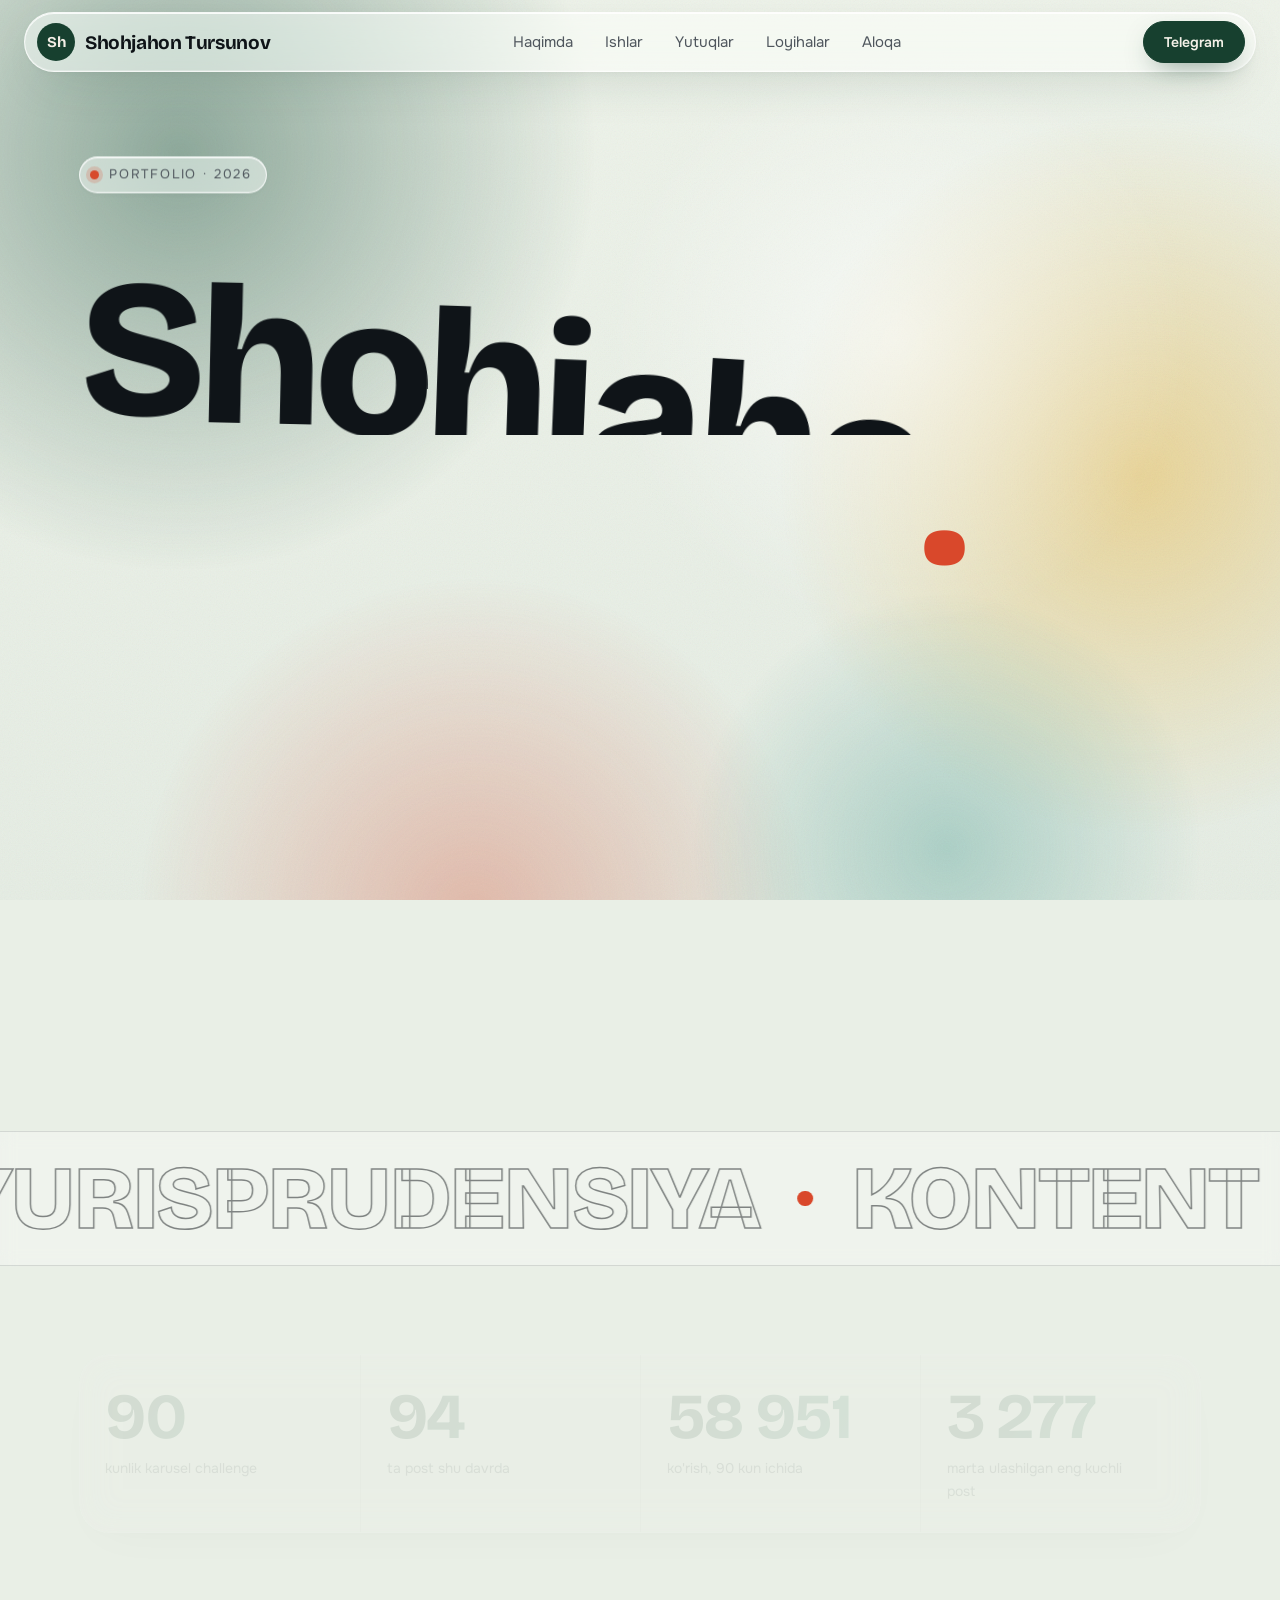
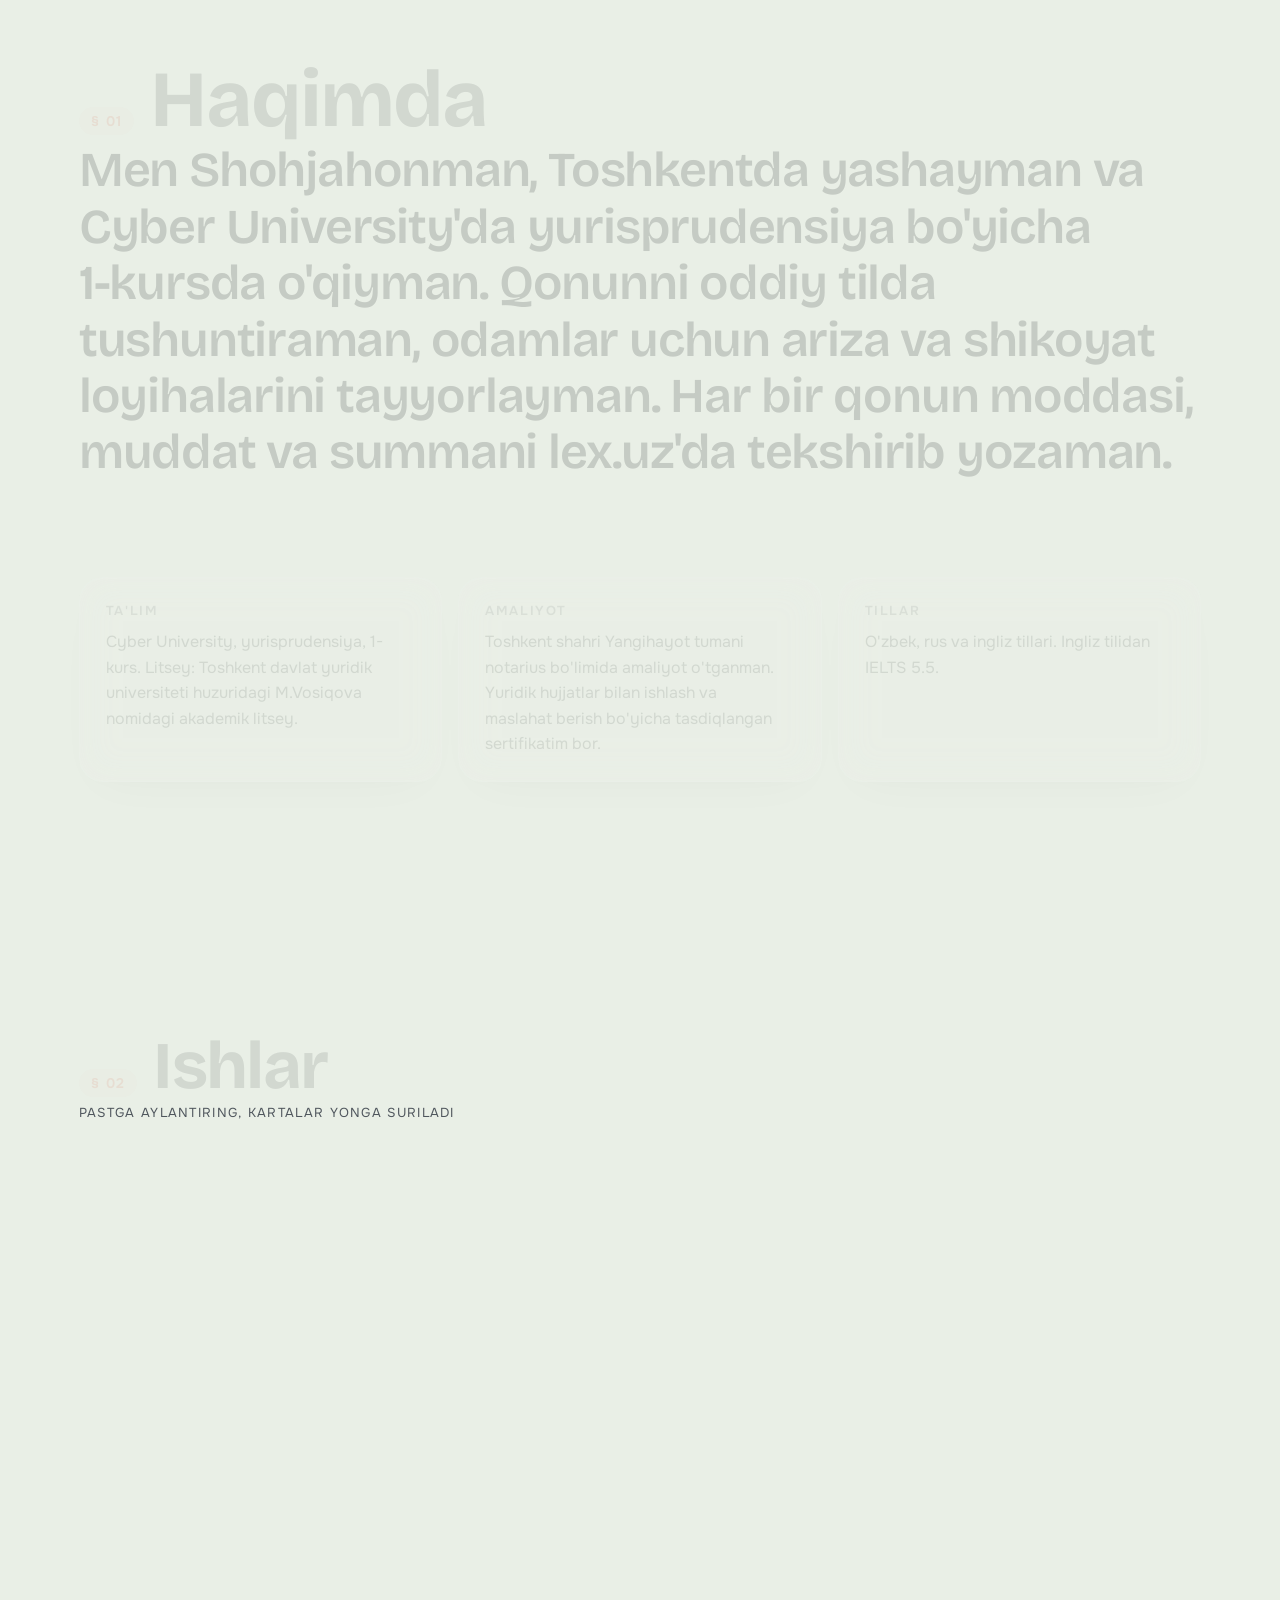
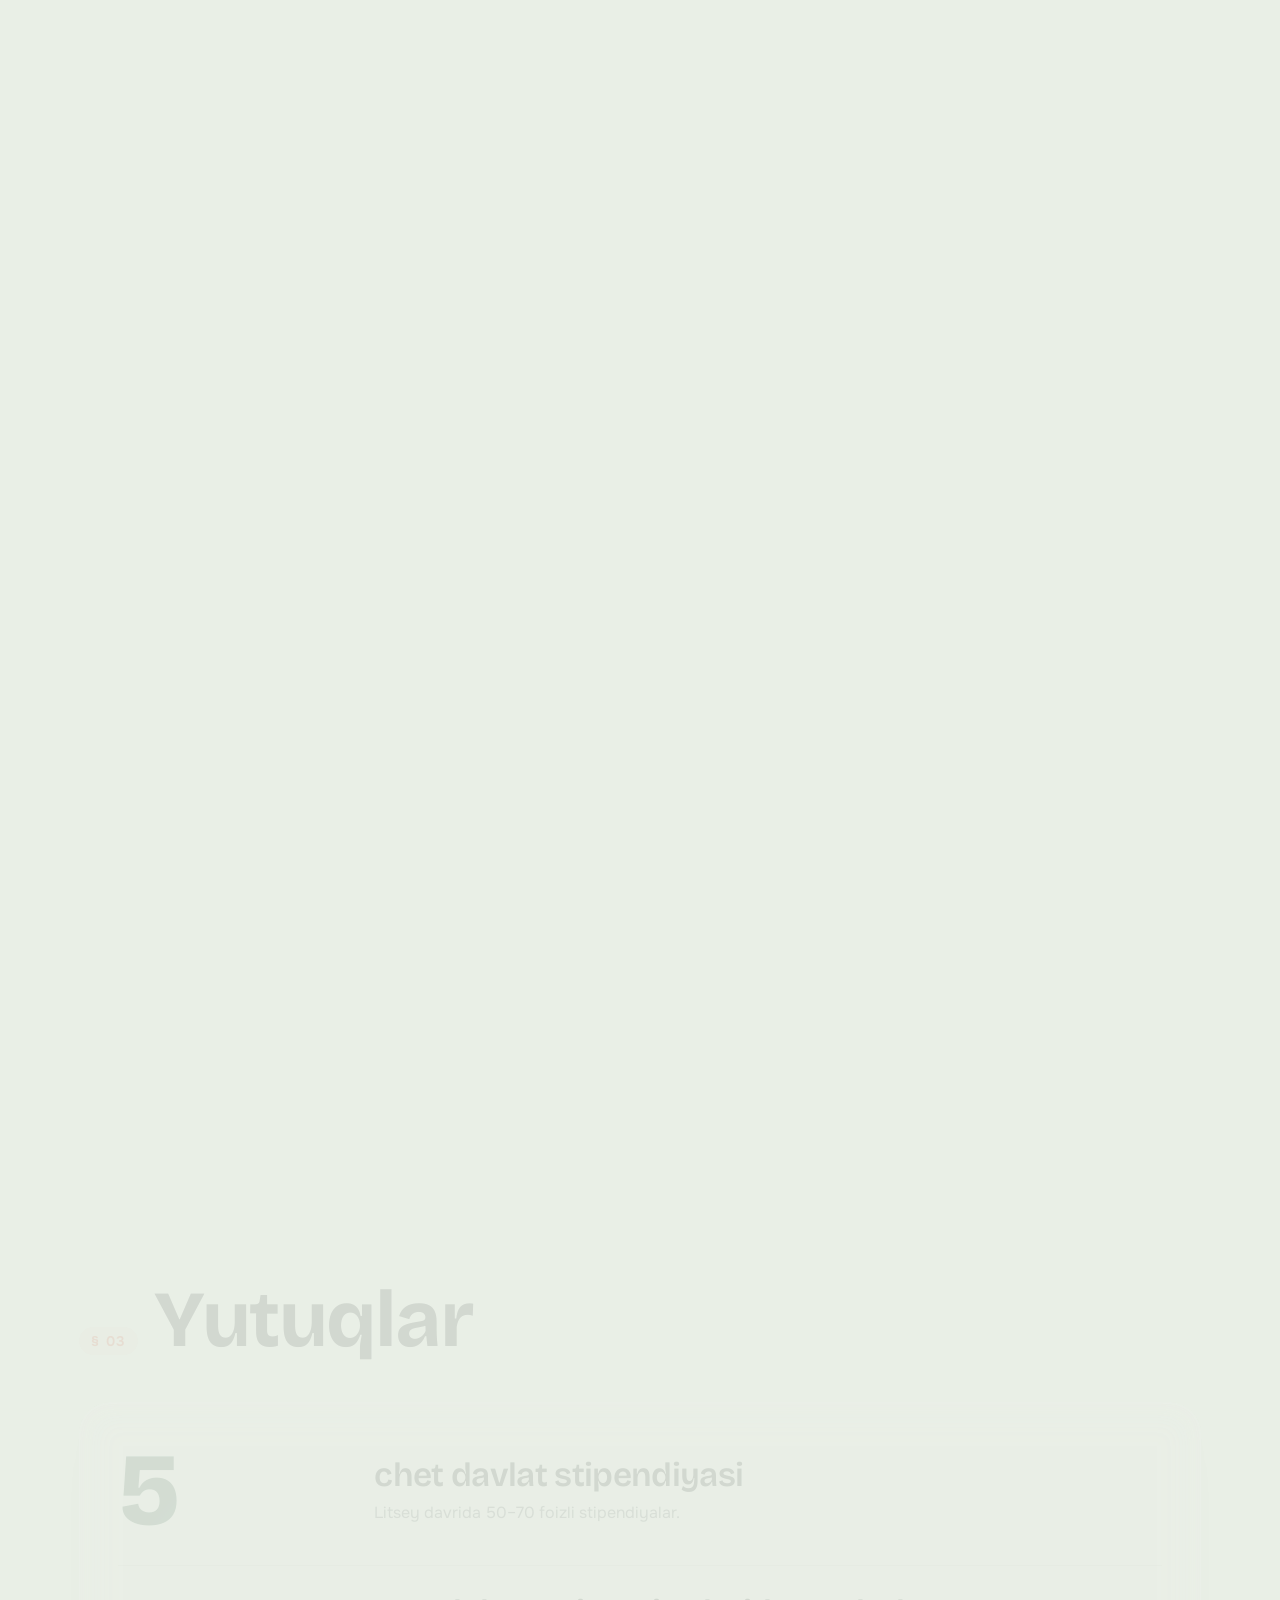
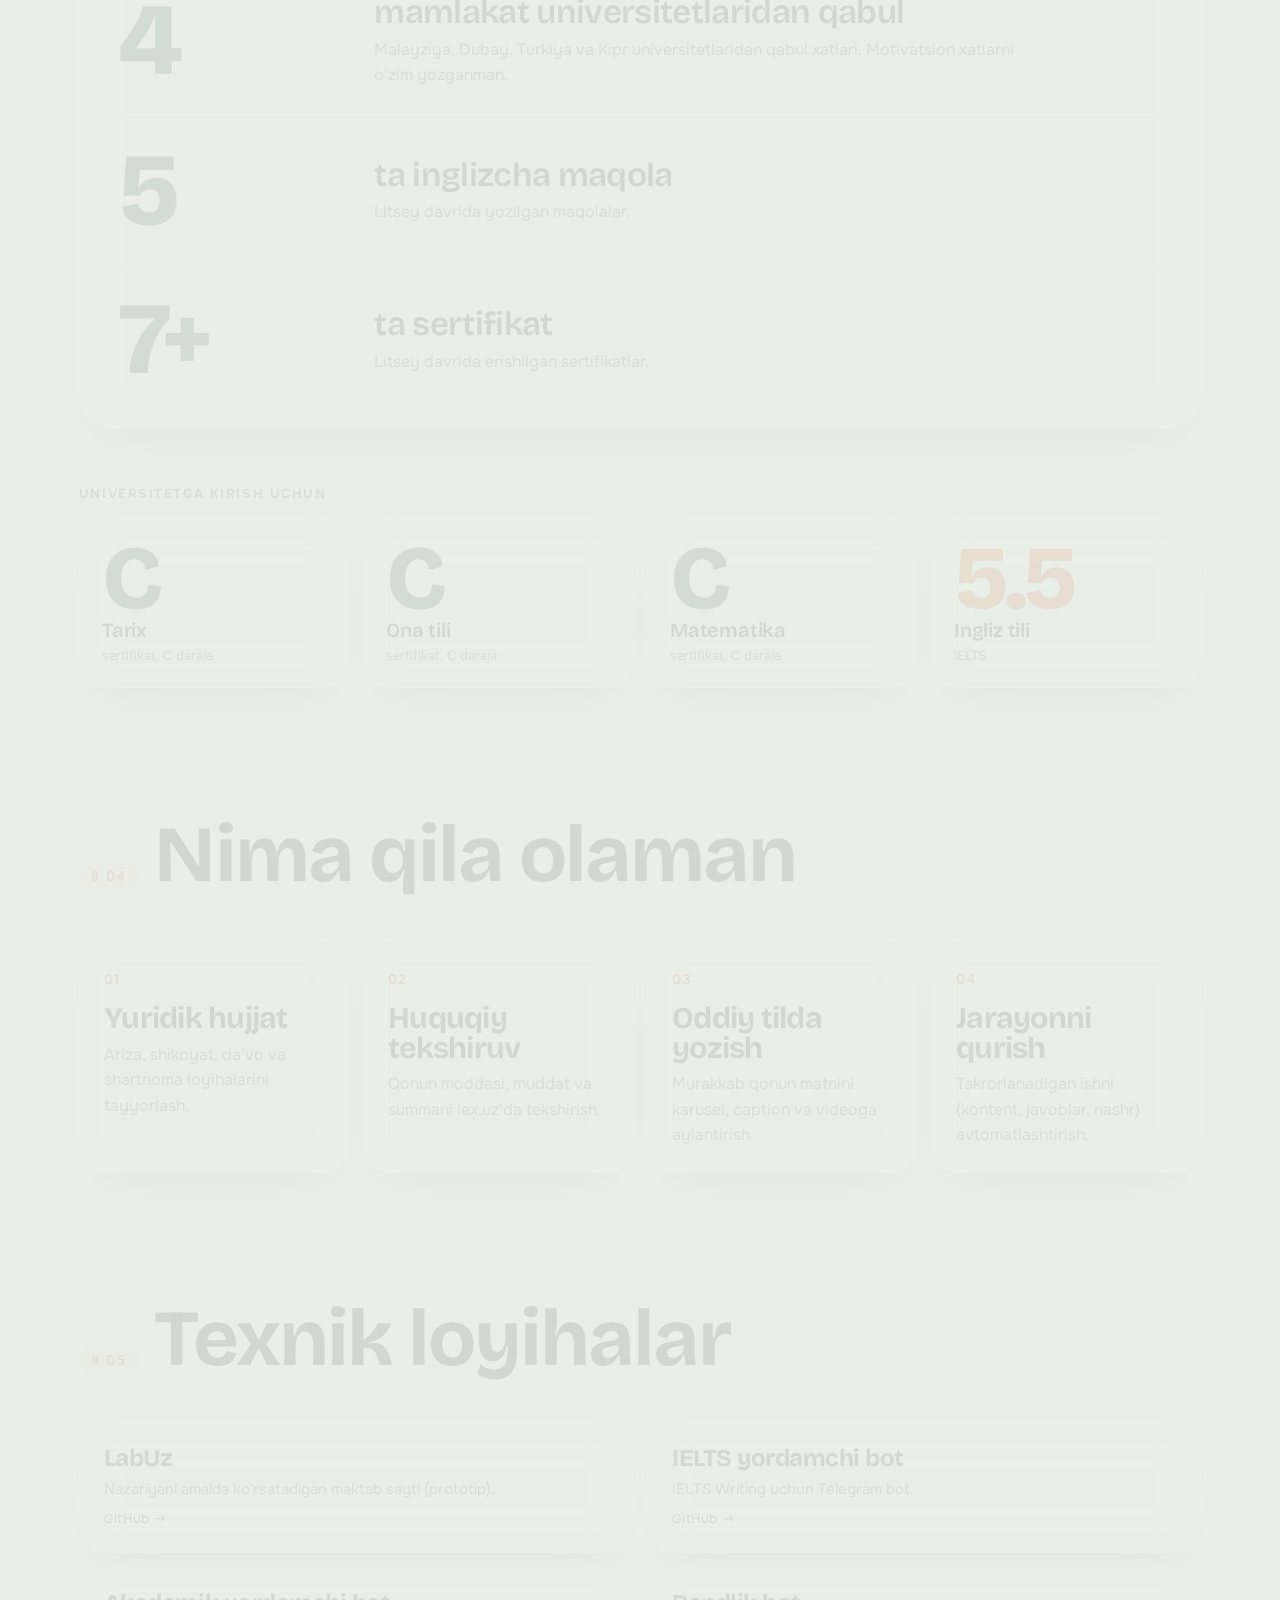
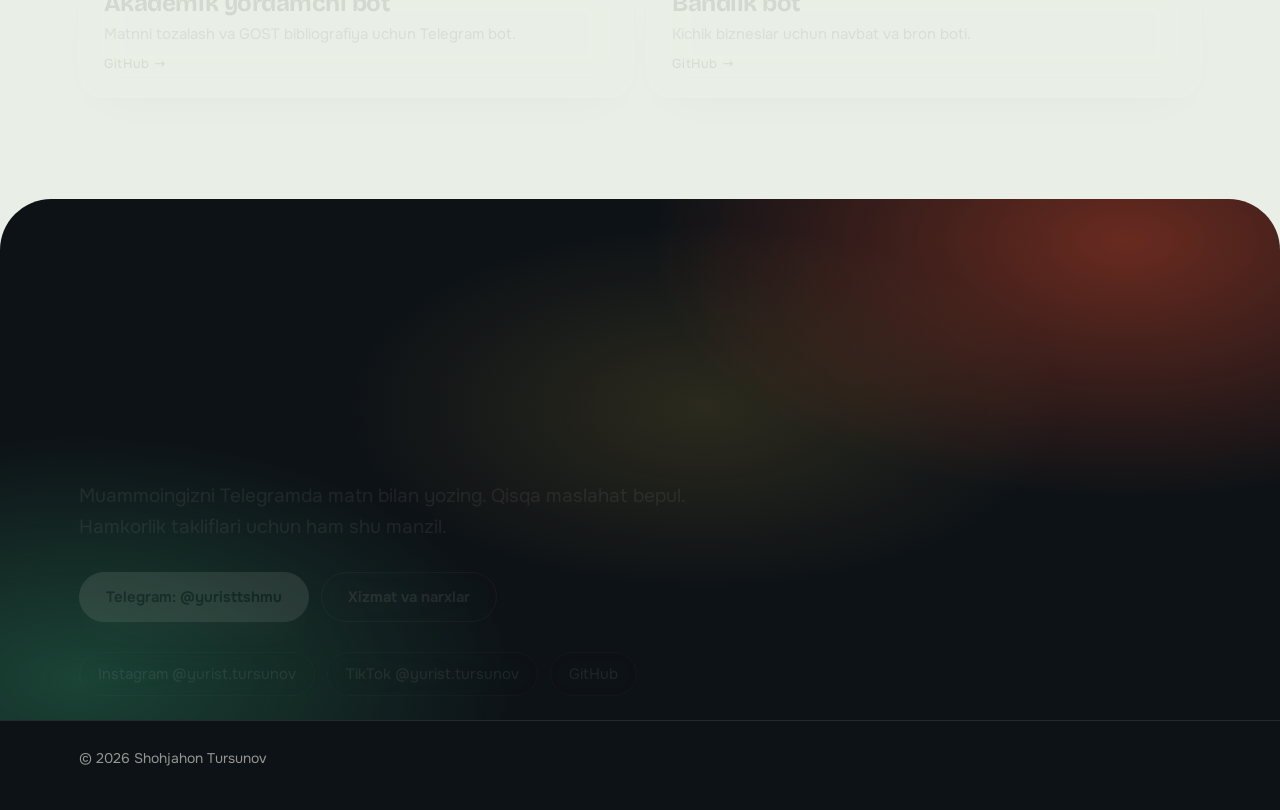
==== index.html @ dd2561ac "Portfolio: shisha dizayn, mustahkamlangan (GSAP va shriftlar ichida, CSP) Co-Authored-By: Claude Son" ====
<!DOCTYPE html>
<html lang="uz">
<head>
<meta charset="utf-8">
<meta http-equiv="Content-Security-Policy" content="default-src 'none'; script-src 'self'; style-src 'self'; img-src 'self' data:; font-src 'self'; connect-src 'none'; media-src 'none'; frame-src 'none'; worker-src 'none'; manifest-src 'none'; object-src 'none'; base-uri 'none'; form-action 'none'">
<meta name="referrer" content="no-referrer">
<meta name="viewport" content="width=device-width, initial-scale=1">
<meta name="color-scheme" content="light">
<meta name="theme-color" content="#e9efe6">
<meta name="description" content="Shohjahon Tursunov: yurisprudensiya talabasi, huquqiy kontent muallifi va hujjat loyihalari tayyorlovchi. Portfolio.">
<meta property="og:title" content="Shohjahon Tursunov – portfolio">
<meta property="og:description" content="Yurisprudensiya talabasi. Qonunni oddiy tilda tushuntiraman, hujjat loyihalarini tayyorlayman.">
<meta property="og:type" content="website">
<title>Shohjahon Tursunov – portfolio</title>
<link rel="icon" href="data:image/svg+xml,%3Csvg xmlns='http://www.w3.org/2000/svg' viewBox='0 0 64 64'%3E%3Crect width='64' height='64' rx='14' fill='%2317402f'/%3E%3Ctext x='32' y='43' text-anchor='middle' font-family='Georgia,serif' font-size='30' font-weight='700' fill='%23f2eee5'%3ESh%3C/text%3E%3C/svg%3E">
<link rel="stylesheet" href="assets/style.css">
</head>
<body>
<a class="skip" href="#asosiy">Asosiy mazmunga o'tish</a>
<div id="progress" aria-hidden="true"></div>
<div class="aurora" aria-hidden="true"><i class="blob b1"></i><i class="blob b2"></i><i class="blob b3"></i><i class="blob b4"></i></div>
<div class="grain" aria-hidden="true"></div>
<div class="ring" id="ring" aria-hidden="true"></div>

<header class="top">
  <div class="bar glass">
    <a class="logo" href="#" aria-label="Shohjahon Tursunov, bosh sahifa"><i aria-hidden="true">Sh</i><b translate="no">Shohjahon Tursunov</b></a>
    <nav class="menu" aria-label="Bo'limlar">
      <a href="#haqida">Haqimda</a>
      <a href="#ishlar">Ishlar</a>
      <a href="#yutuqlar">Yutuqlar</a>
      <a href="#loyihalar">Loyihalar</a>
      <a href="#aloqa">Aloqa</a>
    </nav>
    <a class="btn solid" href="https://t.me/yuristtshmu" data-mag rel="noopener noreferrer">Telegram</a>
  </div>
</header>

<main id="asosiy">
<section class="hero" aria-labelledby="h1">
  <div class="spot" id="spot" aria-hidden="true"></div>
  <div class="wrap">
    <p class="eyebrow glass">Portfolio · 2026</p>
    <h1 class="name" id="h1" aria-label="Shohjahon Tursunov."><span class="line" data-split>Shohjahon</span><span class="line"><span data-split-in>Tursunov</span><span class="dot">.</span></span></h1>
    <div class="hero-row">
      <div>
        <p class="role">Yurisprudensiya talabasi. <em>Qonunni oddiy tilda</em> tushuntiraman, hujjat loyihalarini tayyorlayman.</p>
        <p class="lead">Toshkentda yashayman, Cyber University'da o'qiyman. Instagramda huquqiy blog yuritaman va odamlarga ariza, shikoyat, da'vo hamda shartnoma loyihalarini tayyorlab beraman.</p>
        <div class="chips">
          <span class="chip glass">1-kurs, yurisprudensiya</span>
          <span class="chip glass">IELTS 5.5</span>
          <span class="chip glass">Notarius bo'limida amaliyot</span>
          <span class="chip glass">Sertifikat: yuridik hujjatlar va maslahat</span>
        </div>
        <div class="cta">
          <a class="btn solid" href="https://t.me/yuristtshmu" data-mag rel="noopener noreferrer">Telegramda yozish</a>
          <a class="btn ghost" href="#ishlar" data-mag>Ishlarimni ko'rish</a>
        </div>
      </div>
      <div class="deck" id="deck" aria-hidden="true">
        <div class="gcard glass g1" data-depth="14"><small>Ta'lim</small><h3>Cyber University</h3><p>Yurisprudensiya, 1-kurs</p></div>
        <div class="gcard glass g2" data-depth="26"><small>Ingliz tili</small><div class="big">5.5</div><small>IELTS</small></div>
        <div class="gcard glass g3" data-depth="40">
          <small>Median qamrov</small>
          <div class="big">98 <i>→</i> 275</div>
          <svg viewBox="0 0 160 56" preserveAspectRatio="none"><defs><linearGradient id="sg" x1="0" x2="1"><stop offset="0" stop-color="#38968c"/><stop offset="1" stop-color="#d9482b"/></linearGradient></defs><path id="spark" d="M8,35 L56,30.4 L104,16.6 L152,8" fill="none" stroke="url(#sg)" stroke-width="3" stroke-linecap="round" stroke-linejoin="round" pathLength="1" stroke-dasharray="1" stroke-dashoffset="0"/><circle id="sdot" cx="152" cy="8" r="4.5" fill="#d9482b"/></svg>
          <small class="sm6">iyul → oktabr</small>
        </div>
      </div>
    </div>
  </div>
</section>

<div class="marq" aria-hidden="true">
  <div class="marq-track" id="mtrack">
    <div class="mg"><span>Yurisprudensiya</span><i></i><span>Kontent</span><i></i><span>Hujjat</span><i></i><span>Maslahat</span><i></i></div>
    <div class="mg"><span>Yurisprudensiya</span><i></i><span>Kontent</span><i></i><span>Hujjat</span><i></i><span>Maslahat</span><i></i></div>
  </div>
</div>

<section class="stats" aria-label="Raqamlar">
  <div class="wrap">
    <div class="stats-card glass">
      <div class="stat"><strong class="num" data-count="90">90</strong><span>kunlik karusel challenge</span></div>
      <div class="stat"><strong class="num" data-count="94">94</strong><span>ta post shu davrda</span></div>
      <div class="stat"><strong class="num" data-count="58951">58&nbsp;951</strong><span>ko'rish, 90 kun ichida</span></div>
      <div class="stat"><strong class="num" data-count="3277">3&nbsp;277</strong><span>marta ulashilgan eng kuchli post</span></div>
    </div>
  </div>
</section>

<section class="sec" id="haqida" aria-labelledby="h-a">
  <div class="wrap">
    <div class="sec-h"><span class="par">§ 01</span><h2 id="h-a">Haqimda</h2></div>
    <p class="about" id="about">Men Shohjahonman, Toshkentda yashayman va Cyber University'da yurisprudensiya bo'yicha 1-kursda o'qiyman. Qonunni oddiy tilda tushuntiraman, odamlar uchun ariza va shikoyat loyihalarini tayyorlayman. Har bir qonun moddasi, muddat va summani lex.uz'da tekshirib yozaman.</p>
    <div class="about-meta">
      <div class="glass shine"><h3>Ta'lim</h3><p>Cyber University, yurisprudensiya, 1-kurs. Litsey: Toshkent davlat yuridik universiteti huzuridagi M.Vosiqova nomidagi akademik litsey.</p></div>
      <div class="glass shine"><h3>Amaliyot</h3><p>Toshkent shahri Yangihayot tumani notarius bo'limida amaliyot o'tganman. Yuridik hujjatlar bilan ishlash va maslahat berish bo'yicha tasdiqlangan sertifikatim bor.</p></div>
      <div class="glass shine"><h3>Tillar</h3><p>O'zbek, rus va ingliz tillari. Ingliz tilidan IELTS 5.5.</p></div>
    </div>
  </div>
</section>

<section class="works" id="ishlar" aria-labelledby="h-i">
  <div class="works-in" id="worksIn">
    <div class="wrap">
      <div class="sec-h"><span class="par">§ 02</span><h2 id="h-i">Ishlar</h2></div>
      <p class="hint" aria-hidden="true">Pastga aylantiring, kartalar yonga suriladi</p>
    </div>
    <div class="hs" id="hs">
      <div class="hs-track" id="hsTrack">
        <article class="work glass shine" data-tilt>
          <span class="idx" aria-hidden="true">01</span>
          <div><div class="tag"><span>Instagram</span><b>@yurist.tursunov</b></div><h3>Huquqiy blog</h3><p>Mehnat, oila va iste'molchi huquqlari oddiy tilda. 90 kunda 94 ta post.</p></div>
          <div class="metric num">58&nbsp;951<small>ko'rish, 90 kun ichida</small></div>
          <a class="go" href="https://www.instagram.com/yurist.tursunov/" rel="noopener noreferrer">Instagramda ochish</a>
        </article>
        <article class="work glass shine" data-tilt>
          <span class="idx" aria-hidden="true">02</span>
          <div><div class="tag"><span>Eng kuchli post</span><b>17-sentabr</b></div><h3>“Ishdan ketdingiz – pulni o'sha kuni olasiz”</h3><p>Bitta karusel 479 ta yangi obuna olib keldi. Mehnat huquqi mavzusi eng ko'p ulashiladigan yo'nalish bo'ldi.</p></div>
          <div class="metric num">3&nbsp;277<small>marta ulashildi</small></div>
          <span class="src">Manba: Instagram Insights</span>
        </article>
        <article class="work glass shine" data-tilt>
          <span class="idx" aria-hidden="true">03</span>
          <div><div class="tag"><span>Xizmat</span><b>Telegram</b></div><h3>Hujjat loyihalari</h3><p>Ariza, shikoyat, da'vo va shartnoma loyihalari. Narx oldindan ma'lum, qisqa maslahat matnda bepul.</p></div>
          <div class="metric">Bepul<small>qisqa maslahat, matnda</small></div>
          <a class="go" href="https://yuristtursunov.github.io/yurist-shohjahon/" rel="noopener noreferrer">Xizmat sahifasi</a>
        </article>
        <article class="work glass shine" data-tilt>
          <span class="idx" aria-hidden="true">04</span>
          <div><div class="tag"><span>Avtomatlashtirish</span><b>Kunlik karusel</b></div><h3>Karusel tizimi</h3><p>Mavzu, qonun tekshiruvi, dizayn va nashr bitta tizimda. Karusellar belgilangan vaqtda o'zi chiqadi.</p></div>
          <div class="metric num">60<small>kunlik reja</small></div>
          <span class="src">GitHub Actions asosida</span>
        </article>
        <article class="work glass shine" data-tilt>
          <span class="idx" aria-hidden="true">05</span>
          <div><div class="tag"><span>TikTok</span><b>@yurist.tursunov</b></div><h3>Qisqa videolar</h3><p>Qonunni qisqa videolarda tushuntirish uchun ochilgan yangi profil.</p></div>
          <div class="metric">Yangi<small>2026-yil noyabrdan</small></div>
          <a class="go" href="https://www.tiktok.com/@yurist.tursunov" rel="noopener noreferrer">TikTokda ochish</a>
        </article>
      </div>
    </div>
  </div>
</section>

<section class="sec" id="yutuqlar" aria-labelledby="h-y">
  <div class="wrap">
    <div class="sec-h"><span class="par">§ 03</span><h2 id="h-y">Yutuqlar</h2></div>
    <div class="panel glass">
      <div class="row"><div class="big num" data-count="5">5</div><div><h3>chet davlat stipendiyasi</h3><p>Litsey davrida 50–70 foizli stipendiyalar.</p></div></div>
      <div class="row"><div class="big num" data-count="4">4</div><div><h3>mamlakat universitetlaridan qabul</h3><p>Malayziya, Dubay, Turkiya va Kipr universitetlaridan qabul xatlari. Motivatsion xatlarni o'zim yozganman.</p></div></div>
      <div class="row"><div class="big num" data-count="5">5</div><div><h3>ta inglizcha maqola</h3><p>Litsey davrida yozilgan maqolalar.</p></div></div>
      <div class="row"><div class="big num" data-count="7" data-suffix="+">7+</div><div><h3>ta sertifikat</h3><p>Litsey davrida erishilgan sertifikatlar.</p></div></div>
    </div>
    <h3 class="sub">Universitetga kirish uchun</h3>
    <div class="tiles">
      <div class="tile glass shine" data-tilt><div class="gr">C</div><div><h3>Tarix</h3><span>sertifikat, C daraja</span></div></div>
      <div class="tile glass shine" data-tilt><div class="gr">C</div><div><h3>Ona tili</h3><span>sertifikat, C daraja</span></div></div>
      <div class="tile glass shine" data-tilt><div class="gr">C</div><div><h3>Matematika</h3><span>sertifikat, C daraja</span></div></div>
      <div class="tile glass shine ielts" data-tilt><div class="gr">5.5</div><div><h3>Ingliz tili</h3><span>IELTS</span></div></div>
    </div>
  </div>
</section>

<section class="sec" id="korsatma" aria-labelledby="h-k">
  <div class="wrap">
    <div class="sec-h"><span class="par">§ 04</span><h2 id="h-k">Nima qila olaman</h2></div>
    <div class="skills">
      <div class="skill glass shine" data-tilt><span class="n">01</span><h3>Yuridik hujjat</h3><p>Ariza, shikoyat, da'vo va shartnoma loyihalarini tayyorlash.</p></div>
      <div class="skill glass shine" data-tilt><span class="n">02</span><h3>Huquqiy tekshiruv</h3><p>Qonun moddasi, muddat va summani lex.uz'da tekshirish.</p></div>
      <div class="skill glass shine" data-tilt><span class="n">03</span><h3>Oddiy tilda yozish</h3><p>Murakkab qonun matnini karusel, caption va videoga aylantirish.</p></div>
      <div class="skill glass shine" data-tilt><span class="n">04</span><h3>Jarayonni qurish</h3><p>Takrorlanadigan ishni (kontent, javoblar, nashr) avtomatlashtirish.</p></div>
    </div>
  </div>
</section>

<section class="sec" id="loyihalar" aria-labelledby="h-l">
  <div class="wrap">
    <div class="sec-h"><span class="par">§ 05</span><h2 id="h-l">Texnik loyihalar</h2></div>
    <div class="tech">
      <a class="glass shine" href="https://github.com/YURISTTURSUNOV/labuz" rel="noopener noreferrer"><b>LabUz</b><span>Nazariyani amalda ko'rsatadigan maktab sayti (prototip).</span><em>GitHub →</em></a>
      <a class="glass shine" href="https://github.com/YURISTTURSUNOV/ielts-yordamchi-bot" rel="noopener noreferrer"><b>IELTS yordamchi bot</b><span>IELTS Writing uchun Telegram bot.</span><em>GitHub →</em></a>
      <a class="glass shine" href="https://github.com/YURISTTURSUNOV/akademik-yordamchi-bot" rel="noopener noreferrer"><b>Akademik yordamchi bot</b><span>Matnni tozalash va GOST bibliografiya uchun Telegram bot.</span><em>GitHub →</em></a>
      <a class="glass shine" href="https://github.com/YURISTTURSUNOV/bandlik-bot" rel="noopener noreferrer"><b>Bandlik bot</b><span>Kichik bizneslar uchun navbat va bron boti.</span><em>GitHub →</em></a>
    </div>
  </div>
</section>

<section class="contact" id="aloqa" aria-labelledby="h-c">
  <div class="wrap">
    <h2 id="h-c"><span class="w"><span>Keling,</span></span> <span class="w"><span>gaplashamiz<em>.</em></span></span></h2>
    <p class="lead">Muammoingizni Telegramda matn bilan yozing. Qisqa maslahat bepul. Hamkorlik takliflari uchun ham shu manzil.</p>
    <div class="cta">
      <a class="btn solid" href="https://t.me/yuristtshmu" data-mag rel="noopener noreferrer">Telegram: @yuristtshmu</a>
      <a class="btn ghost" href="https://yuristtursunov.github.io/yurist-shohjahon/" data-mag rel="noopener noreferrer">Xizmat va narxlar</a>
    </div>
    <div class="socials">
      <a href="https://www.instagram.com/yurist.tursunov/" rel="noopener noreferrer">Instagram @yurist.tursunov</a>
      <a href="https://www.tiktok.com/@yurist.tursunov" rel="noopener noreferrer">TikTok @yurist.tursunov</a>
      <a href="https://github.com/YURISTTURSUNOV" rel="noopener noreferrer">GitHub</a>
    </div>
  </div>
</section>
</main>

<footer>
  <div class="wrap">© 2026 <span translate="no">Shohjahon Tursunov</span></div>
</footer>

<script src="assets/gsap.min.js"></script>
<script src="assets/ScrollTrigger.min.js"></script>
<script src="assets/app.js"></script>
</body>
</html>
---- assets/style.css ----
@font-face{font-family:'Bricolage Grotesque';font-style:normal;font-weight:200 800;font-display:swap;src:url(fonts/bricolage-grotesque-latin-wght-normal.woff2) format('woff2')}
@font-face{font-family:'Onest';font-style:normal;font-weight:400;font-display:swap;src:url(fonts/onest-latin-400-normal.woff2) format('woff2')}
@font-face{font-family:'Onest';font-style:normal;font-weight:500;font-display:swap;src:url(fonts/onest-latin-500-normal.woff2) format('woff2')}
@font-face{font-family:'Onest';font-style:normal;font-weight:600;font-display:swap;src:url(fonts/onest-latin-600-normal.woff2) format('woff2')}

/* Reja: sahifa "ish papkasi" (§ 01–§ 05). Vizual til: yorug' fon ustida harakatlanuvchi gradient (aurora) va shaffof shisha panellar.
   Bitta jasur joy: ism va gorizontal "Ishlar". Qolgani sokin va o'qiladigan. */
:root{
  --bg:#e9efe6; --ink:#0f1418; --muted:#4f565d;
  --green:#17402f; --green-2:#1f5440; --red:#d9482b; --gold:#e8b94a;
  --glass:rgba(255,255,255,.50); --glass-hi:rgba(255,255,255,.72); --glass-bd:rgba(255,255,255,.75);
  --line:rgba(15,20,24,.12);
  --shadow:0 18px 50px -22px rgba(23,64,47,.35),0 2px 10px -4px rgba(15,20,24,.10);
  --display:'Bricolage Grotesque','Arial Black',system-ui,sans-serif;
  --body:'Onest',system-ui,-apple-system,'Segoe UI',Roboto,sans-serif;
  --gut:clamp(18px,4.6vw,64px); --max:1240px; --head:84px; --blur:18px;
  color-scheme:light;
}
*{box-sizing:border-box;margin:0;padding:0}
html{scroll-behavior:smooth;scroll-padding-top:calc(var(--head) + 4px);-webkit-text-size-adjust:100%}
body{background:var(--bg);color:var(--ink);font-family:var(--body);font-size:17px;line-height:1.6;overflow-x:clip;touch-action:manipulation;-webkit-tap-highlight-color:rgba(23,64,47,.18)}
h1,h2,h3{font-family:var(--display);font-weight:700;line-height:.98;letter-spacing:-.025em;text-wrap:balance}
p{text-wrap:pretty}
a{color:inherit}
:focus-visible{outline:2px solid var(--green);outline-offset:3px;border-radius:6px}
.wrap{max-width:var(--max);margin:0 auto;padding:0 var(--gut)}
.sr{position:absolute;width:1px;height:1px;overflow:hidden;clip:rect(0 0 0 0);white-space:nowrap}
.skip{position:absolute;left:12px;top:-70px;background:var(--green);color:#fff;padding:10px 14px;border-radius:8px;font-weight:600;z-index:200;text-decoration:none}
.skip:focus{top:12px}
.num{font-variant-numeric:tabular-nums}
main,footer{position:relative;z-index:2}

/* ===== fon: aurora + donador ===== */
.aurora{position:fixed;inset:0;z-index:0;overflow:hidden;pointer-events:none;background:linear-gradient(180deg,#eef3ea,#e6ede4)}
.blob{position:absolute;border-radius:50%;will-change:transform}
.b1{width:72vmax;height:72vmax;left:-22vmax;top:-24vmax;background:radial-gradient(circle at 50% 50%,rgba(31,84,64,.46),rgba(31,84,64,0) 64%)}
.b2{width:62vmax;height:62vmax;right:-20vmax;top:6vmax;background:radial-gradient(circle at 50% 50%,rgba(232,185,74,.50),rgba(232,185,74,0) 64%)}
.b3{width:58vmax;height:58vmax;left:8vmax;bottom:-30vmax;background:radial-gradient(circle at 50% 50%,rgba(217,72,43,.30),rgba(217,72,43,0) 64%)}
.b4{width:44vmax;height:44vmax;right:4vmax;bottom:-18vmax;background:radial-gradient(circle at 50% 50%,rgba(56,150,140,.32),rgba(56,150,140,0) 64%)}
.grain{position:fixed;inset:0;z-index:1;pointer-events:none;opacity:.07;mix-blend-mode:multiply;background-image:url("data:image/svg+xml,%3Csvg xmlns='http://www.w3.org/2000/svg' width='180' height='180'%3E%3Cfilter id='n'%3E%3CfeTurbulence type='fractalNoise' baseFrequency='.85' numOctaves='2' stitchTiles='stitch'/%3E%3C/filter%3E%3Crect width='100%25' height='100%25' filter='url(%23n)'/%3E%3C/svg%3E")}

/* ===== shisha ===== */
.glass{position:relative;background:var(--glass);-webkit-backdrop-filter:blur(var(--blur)) saturate(1.5);backdrop-filter:blur(var(--blur)) saturate(1.5);border:1px solid var(--glass-bd);box-shadow:var(--shadow),inset 0 1px 0 rgba(255,255,255,.85),inset 0 -1px 0 rgba(255,255,255,.25)}
.shine::after{content:"";position:absolute;inset:0;border-radius:inherit;pointer-events:none;background:radial-gradient(300px circle at var(--sx,50%) var(--sy,0%),rgba(255,255,255,.7),rgba(255,255,255,0) 62%);opacity:0;transition:opacity .35s}
.shine:hover::after{opacity:1}
@supports not ((backdrop-filter:blur(1px)) or (-webkit-backdrop-filter:blur(1px))){.glass{background:rgba(250,252,248,.94)}}
@media (prefers-reduced-transparency:reduce){.glass{background:rgba(250,252,248,.96);-webkit-backdrop-filter:none;backdrop-filter:none}.grain{display:none}}
@media (max-width:700px){:root{--blur:12px}}

#progress{position:fixed;left:0;top:0;height:3px;width:100%;background:linear-gradient(90deg,var(--green),var(--red),var(--gold));transform:scaleX(0);transform-origin:0 50%;z-index:90}

/* kursor halqasi (faqat sichqonchada) */
.ring{position:fixed;left:0;top:0;width:38px;height:38px;margin:-19px 0 0 -19px;border:1.5px solid rgba(23,64,47,.55);border-radius:50%;pointer-events:none;z-index:95;opacity:0;transition:opacity .3s,background-color .25s,border-color .25s}
.ring.on{opacity:1}
.ring.hot{background:rgba(217,72,43,.14);border-color:var(--red)}

/* ===== header: suzuvchi shisha tabletka ===== */
header.top{position:fixed;top:12px;left:0;right:0;z-index:80;pointer-events:none;padding:0 clamp(10px,2vw,24px)}
.bar{pointer-events:auto;max-width:var(--max);margin:0 auto;height:60px;padding:0 10px 0 12px;display:flex;align-items:center;justify-content:space-between;gap:16px;border-radius:999px}
.logo{display:flex;align-items:center;gap:10px;text-decoration:none;font:700 19px/1 var(--display);letter-spacing:-.02em;white-space:nowrap}
.logo i{display:grid;place-items:center;width:38px;height:38px;border-radius:50%;background:var(--green);color:#f2eee5;font:700 15px/1 var(--display);font-style:normal;letter-spacing:0}
nav.menu{display:flex;gap:4px;font-size:15px}
nav.menu a{text-decoration:none;color:var(--muted);padding:8px 14px;border-radius:999px;transition:color .2s,background-color .25s}
nav.menu a:hover{color:var(--ink);background:rgba(255,255,255,.65)}
.btn{display:inline-flex;align-items:center;justify-content:center;gap:8px;min-height:50px;padding:0 26px;border-radius:999px;font:600 15px/1 var(--body);text-decoration:none;border:1.5px solid var(--green);cursor:pointer;transition:background-color .2s,color .2s,border-color .2s,box-shadow .3s}
.btn.solid{background:var(--green);color:#f4f1e8;box-shadow:0 10px 28px -12px rgba(23,64,47,.7)}
.btn.solid:hover{background:var(--green-2);border-color:var(--green-2);box-shadow:0 14px 34px -12px rgba(23,64,47,.8)}
.btn.ghost{background:rgba(255,255,255,.4);color:var(--ink);border-color:rgba(15,20,24,.55);-webkit-backdrop-filter:blur(10px);backdrop-filter:blur(10px)}
.btn.ghost:hover{background:var(--ink);color:#fff;border-color:var(--ink)}
.bar .btn{min-height:42px;padding:0 20px;font-size:14px;white-space:nowrap}
@media (max-width:820px){nav.menu{display:none}}
@media (max-width:430px){.logo b{display:none}}

/* ===== hero ===== */
.hero{position:relative;padding:calc(var(--head) + clamp(28px,6vw,72px)) 0 clamp(40px,6vw,80px)}
.spot{position:absolute;inset:0;pointer-events:none;background:radial-gradient(480px circle at var(--mx,70%) var(--my,30%),rgba(255,255,255,.55),rgba(255,255,255,0) 62%);opacity:0;transition:opacity .4s}
.eyebrow{display:inline-flex;gap:10px;align-items:center;font-size:13px;letter-spacing:.14em;text-transform:uppercase;color:var(--muted);margin-bottom:clamp(16px,3vw,28px);padding:7px 14px 7px 10px;border-radius:999px}
.eyebrow::before{content:"";width:9px;height:9px;border-radius:50%;background:var(--red);box-shadow:0 0 0 4px rgba(217,72,43,.2)}
.name{font-size:clamp(54px,15.2vw,204px);line-height:.9;letter-spacing:-.045em;font-weight:800}
.name .line{display:block;overflow:clip;padding:.04em .04em .16em 0;margin-bottom:-.16em;will-change:transform}
.name .ch{display:inline-block}
.name .dot{color:var(--red)}
.hero-row{display:grid;grid-template-columns:1.2fr .8fr;gap:clamp(24px,5vw,72px);align-items:center;margin-top:clamp(28px,4vw,52px)}
.role{font:600 clamp(22px,3vw,34px)/1.12 var(--display);letter-spacing:-.02em;max-width:19em}
.role em{font-style:normal;color:var(--green)}
.lead{max-width:36em;margin-top:18px;color:var(--muted);font-size:clamp(16px,1.5vw,19px)}
.chips{display:flex;flex-wrap:wrap;gap:10px;margin-top:22px}
.chip{border-radius:999px;padding:8px 15px;font-size:14px;--blur:10px}
.cta{display:flex;flex-wrap:wrap;gap:12px;margin-top:30px}

/* hero shisha kartalar */
.deck{position:relative;height:clamp(300px,31vw,390px);perspective:1000px}
.gcard{position:absolute;border-radius:26px;padding:20px 22px}
.gcard small{display:block;font-size:12px;letter-spacing:.12em;text-transform:uppercase;color:var(--muted)}
.gcard h3{font-size:clamp(22px,2.2vw,30px);margin-top:6px}
.g1{width:min(300px,72%);right:0;top:0;transform:rotate(5deg)}
.g1 p{font-size:15px;color:var(--muted);margin-top:8px}
.g2{width:min(172px,42%);left:0;top:30%;transform:rotate(-6deg);background:linear-gradient(150deg,rgba(23,64,47,.86),rgba(31,84,64,.72));color:#f4f1e8;border-color:rgba(255,255,255,.28)}
.g2 small{color:rgba(244,241,232,.75)}
.g2 .big{font:800 clamp(56px,6vw,84px)/.9 var(--display);letter-spacing:-.05em;margin-top:6px}
.g3{width:min(262px,62%);right:0;bottom:0;transform:rotate(-2deg)}
.g3 .big{font:800 clamp(34px,3.6vw,48px)/1 var(--display);letter-spacing:-.04em;margin-top:4px;color:var(--green)}
.g3 .big i{font-style:normal;color:var(--red)}
.g3 svg{display:block;width:100%;height:48px;margin-top:8px;overflow:visible}
@media (max-width:900px){.hero-row{grid-template-columns:1fr}.deck{display:none}}

/* marquee */
.marq{overflow:clip;padding:clamp(10px,2vw,22px) 0;border-block:1px solid var(--line);background:rgba(255,255,255,.28);-webkit-backdrop-filter:blur(8px);backdrop-filter:blur(8px)}
.marq-track{display:flex;width:max-content;will-change:transform}
.mg{display:flex;flex:none;align-items:center;gap:clamp(22px,3vw,44px);padding-right:clamp(22px,3vw,44px);font:800 clamp(40px,7vw,104px)/1 var(--display);letter-spacing:-.035em;text-transform:uppercase;white-space:nowrap;color:transparent;-webkit-text-stroke:1.5px rgba(15,20,24,.5)}
.mg i{display:block;width:clamp(10px,1.2vw,16px);height:clamp(10px,1.2vw,16px);border-radius:50%;background:var(--red);flex:none}
@media (prefers-reduced-motion:reduce){.marq{overflow-x:auto}}

/* stats */
.stats{padding-top:clamp(28px,4vw,48px)}
.stats-card{display:grid;grid-template-columns:repeat(4,1fr);border-radius:30px;overflow:hidden}
.stat{padding:clamp(18px,2.4vw,30px) clamp(14px,2vw,28px)}
.stat+.stat{border-left:1px solid rgba(15,20,24,.1)}
.stat strong{display:block;font:700 clamp(36px,5vw,66px)/1 var(--display);letter-spacing:-.04em;background:linear-gradient(120deg,var(--green) 20%,#2f8a6a);-webkit-background-clip:text;background-clip:text;color:transparent}
.stat span{display:block;margin-top:8px;font-size:14px;color:var(--muted);max-width:14em}
@media (max-width:760px){.stats-card{grid-template-columns:1fr 1fr}.stat:nth-child(odd){border-left:0}.stat:nth-child(n+3){border-top:1px solid rgba(15,20,24,.1)}}

/* sections */
section.sec{padding:clamp(76px,10vw,140px) 0 0}
.sec-h{display:flex;align-items:baseline;gap:16px;flex-wrap:wrap;margin-bottom:clamp(24px,3.4vw,44px)}
.par{font:600 14px var(--body);letter-spacing:.1em;color:var(--red);white-space:nowrap;padding:5px 12px;border-radius:999px;background:rgba(217,72,43,.1)}
.sec h2{font-size:clamp(40px,6.2vw,92px)}
.works h2{font-size:clamp(40px,5.2vw,76px)}

/* about */
.about{font:600 clamp(26px,3.8vw,50px)/1.16 var(--display);letter-spacing:-.025em;max-width:25em}
.about .w{display:inline-block}
.about-meta{display:grid;grid-template-columns:repeat(3,1fr);gap:16px;margin-top:clamp(30px,4.6vw,56px)}
.about-meta>div{padding:24px 26px;border-radius:24px}
.about-meta h3{font:600 13px var(--body);letter-spacing:.12em;text-transform:uppercase;color:var(--muted);margin-bottom:10px}
.about-meta p{font-size:16px}
@media (max-width:860px){.about-meta{grid-template-columns:1fr}}

/* works */
section.works{padding-top:clamp(40px,6vw,80px)}
.works-in{display:flex;flex-direction:column;justify-content:center}
.works-in .wrap{width:100%}
.hs{overflow-x:auto;padding:14px 0 26px;scrollbar-width:thin}
.hs-track{display:grid;gap:18px;padding:0 var(--gut)}
.work{position:relative;display:flex;flex-direction:column;gap:22px;min-height:360px;padding:clamp(22px,2.4vw,32px);border-radius:30px;overflow:hidden;transition:border-color .25s}
.work::before{content:"";position:absolute;width:260px;height:260px;right:-90px;top:-90px;border-radius:50%;background:radial-gradient(circle,var(--tint,rgba(31,84,64,.35)),rgba(0,0,0,0) 68%);pointer-events:none}
.work:nth-child(2){--tint:rgba(217,72,43,.32)}
.work:nth-child(3){--tint:rgba(232,185,74,.5)}
.work:nth-child(4){--tint:rgba(56,150,140,.4)}
.work:nth-child(5){--tint:rgba(217,72,43,.26)}
.work .idx{position:absolute;right:22px;bottom:14px;font:800 92px/1 var(--display);letter-spacing:-.05em;color:rgba(15,20,24,.05);pointer-events:none}
.work .tag{position:relative;display:flex;justify-content:space-between;gap:12px;font-size:13px;letter-spacing:.1em;text-transform:uppercase;color:var(--muted)}
.work .tag b{color:var(--red);font-weight:600}
.work h3{position:relative;font-size:clamp(28px,2.8vw,40px);margin:12px 0 10px}
.work p{position:relative;color:var(--muted);font-size:16px}
.work .metric{position:relative;margin-top:auto;font:700 clamp(40px,4.4vw,64px)/1 var(--display);letter-spacing:-.04em;color:var(--green)}
.work .metric small{display:block;font:400 14px/1.3 var(--body);letter-spacing:0;color:var(--muted);margin-top:6px}
.work .src{position:relative;align-self:flex-start;font-size:14px;color:var(--muted);padding-bottom:2px;border-bottom:1.5px solid transparent}
.work a.go{position:relative;align-self:flex-start;font-weight:600;font-size:15px;text-decoration:none;border-bottom:1.5px solid var(--ink);padding-bottom:2px;transition:color .2s,border-color .2s}
.work a.go:hover{color:var(--green);border-color:var(--green)}
.work a.go::after{content:" \2192"}
@media (min-width:900px){
  .works-in{min-height:100vh;min-height:100svh;padding:calc(var(--head) + 4px) 0 24px}
  .hs-track{display:flex;width:max-content;gap:22px;padding-left:max(var(--gut),calc((100vw - var(--max))/2 + var(--gut)));padding-right:var(--gut)}
  .work{width:clamp(380px,32vw,470px);flex:none}
}
@media (max-width:899px){.hs{overflow:visible}}
.hint{display:none;font-size:13px;letter-spacing:.1em;text-transform:uppercase;color:var(--muted);margin:0 0 6px}
@media (min-width:900px){.hint{display:block}}

/* achievements */
.panel{border-radius:32px;padding:clamp(6px,1.4vw,14px) clamp(18px,3vw,40px)}
.row{display:grid;grid-template-columns:minmax(120px,.3fr) 1fr;gap:20px;align-items:center;padding:clamp(18px,2.2vw,28px) 0}
.row+.row{border-top:1px solid rgba(15,20,24,.1)}
.row .big{font:800 clamp(52px,8vw,118px)/.9 var(--display);letter-spacing:-.05em;background:linear-gradient(130deg,var(--green) 30%,#38968c);-webkit-background-clip:text;background-clip:text;color:transparent}
.row h3{font:600 clamp(22px,2.6vw,34px)/1.1 var(--display);letter-spacing:-.02em;margin-bottom:6px}
.row p{color:var(--muted);max-width:40em;font-size:16px}
@media (max-width:560px){.row{grid-template-columns:74px 1fr;gap:14px}.row .big{font-size:56px}}
.sub{font:600 13px var(--body);letter-spacing:.12em;text-transform:uppercase;color:var(--muted);margin:clamp(34px,5vw,56px) 0 16px}
.tiles{display:grid;grid-template-columns:repeat(4,1fr);gap:14px}
.tile{border-radius:26px;padding:22px 22px 20px;min-height:170px;display:flex;flex-direction:column;justify-content:space-between}
.tile .gr{font:800 clamp(60px,7vw,96px)/.85 var(--display);letter-spacing:-.05em;color:var(--green)}
.tile.ielts .gr{color:var(--red)}
.tile h3{font:600 20px/1.15 var(--display);letter-spacing:-.01em}
.tile span{display:block;font-size:13px;color:var(--muted);margin-top:4px}
@media (max-width:900px){.tiles{grid-template-columns:1fr 1fr}}

/* skills */
.skills{display:grid;grid-template-columns:repeat(4,1fr);gap:14px}
.skill{padding:26px 24px 24px;border-radius:26px}
.skill .n{font:600 14px var(--body);color:var(--red);letter-spacing:.1em}
.skill h3{font-size:clamp(24px,2.4vw,30px);margin:12px 0 8px}
.skill p{color:var(--muted);font-size:16px}
@media (max-width:980px){.skills{grid-template-columns:1fr 1fr}}
@media (max-width:560px){.skills{grid-template-columns:1fr}}

/* tech */
.tech{display:grid;grid-template-columns:repeat(2,1fr);gap:14px}
.tech a{display:flex;flex-direction:column;gap:6px;padding:22px 24px;border-radius:24px;text-decoration:none;transition:border-color .25s}
.tech a:hover{border-color:rgba(23,64,47,.55)}
.tech b{font:700 24px/1.1 var(--display);letter-spacing:-.02em}
.tech span{color:var(--muted);font-size:15px}
.tech em{font-style:normal;font-size:13px;color:var(--green);letter-spacing:.06em;margin-top:2px;transition:letter-spacing .3s}
.tech a:hover em{letter-spacing:.14em}
@media (max-width:700px){.tech{grid-template-columns:1fr}}

/* contact */
.contact{position:relative;margin-top:clamp(80px,11vw,150px);color:#f2eee5;padding:clamp(70px,10vw,130px) 0 44px;border-radius:clamp(26px,4vw,52px) clamp(26px,4vw,52px) 0 0;overflow:clip;
  background:radial-gradient(60% 80% at 88% 8%,rgba(217,72,43,.45),rgba(217,72,43,0) 62%),radial-gradient(55% 75% at 6% 92%,rgba(31,84,64,.75),rgba(31,84,64,0) 62%),radial-gradient(40% 50% at 55% 40%,rgba(232,185,74,.14),rgba(232,185,74,0) 70%),#0d1216}
.contact .wrap{position:relative}
.contact h2{font-size:clamp(46px,9.4vw,150px);letter-spacing:-.045em;line-height:.92;font-weight:800}
.contact h2 .w{display:inline-block;overflow:clip;vertical-align:top;padding:0 .04em .14em 0;margin:0 -.04em -.14em 0}
.contact h2 .w>span{display:inline-block}
.contact h2 em{font-style:normal;color:var(--red)}
.contact .lead{color:rgba(242,238,229,.74);margin-top:24px}
.contact .btn.solid{background:#f2eee5;color:#0f1418;border-color:#f2eee5;box-shadow:0 14px 34px -14px rgba(242,238,229,.5)}
.contact .btn.solid:hover{background:#fff;border-color:#fff}
.contact .btn.ghost{background:rgba(255,255,255,.08);color:#f2eee5;border-color:rgba(242,238,229,.4)}
.contact .btn.ghost:hover{background:#f2eee5;color:#0f1418}
.socials{display:flex;gap:12px;flex-wrap:wrap;margin-top:30px;font-size:15px}
.socials a{color:rgba(242,238,229,.85);text-decoration:none;padding:9px 18px;border-radius:999px;border:1px solid rgba(242,238,229,.22);background:rgba(255,255,255,.06);-webkit-backdrop-filter:blur(10px);backdrop-filter:blur(10px);transition:background-color .25s,border-color .25s}
.socials a:hover{background:rgba(255,255,255,.16);border-color:rgba(242,238,229,.5)}
footer{background:#0d1216;color:rgba(242,238,229,.6);padding:26px 0 40px;font-size:14px;border-top:1px solid rgba(242,238,229,.1)}

@media (prefers-reduced-motion:reduce){html{scroll-behavior:auto}.spot,.ring{display:none}}

.gcard .sm6{margin-top:6px}
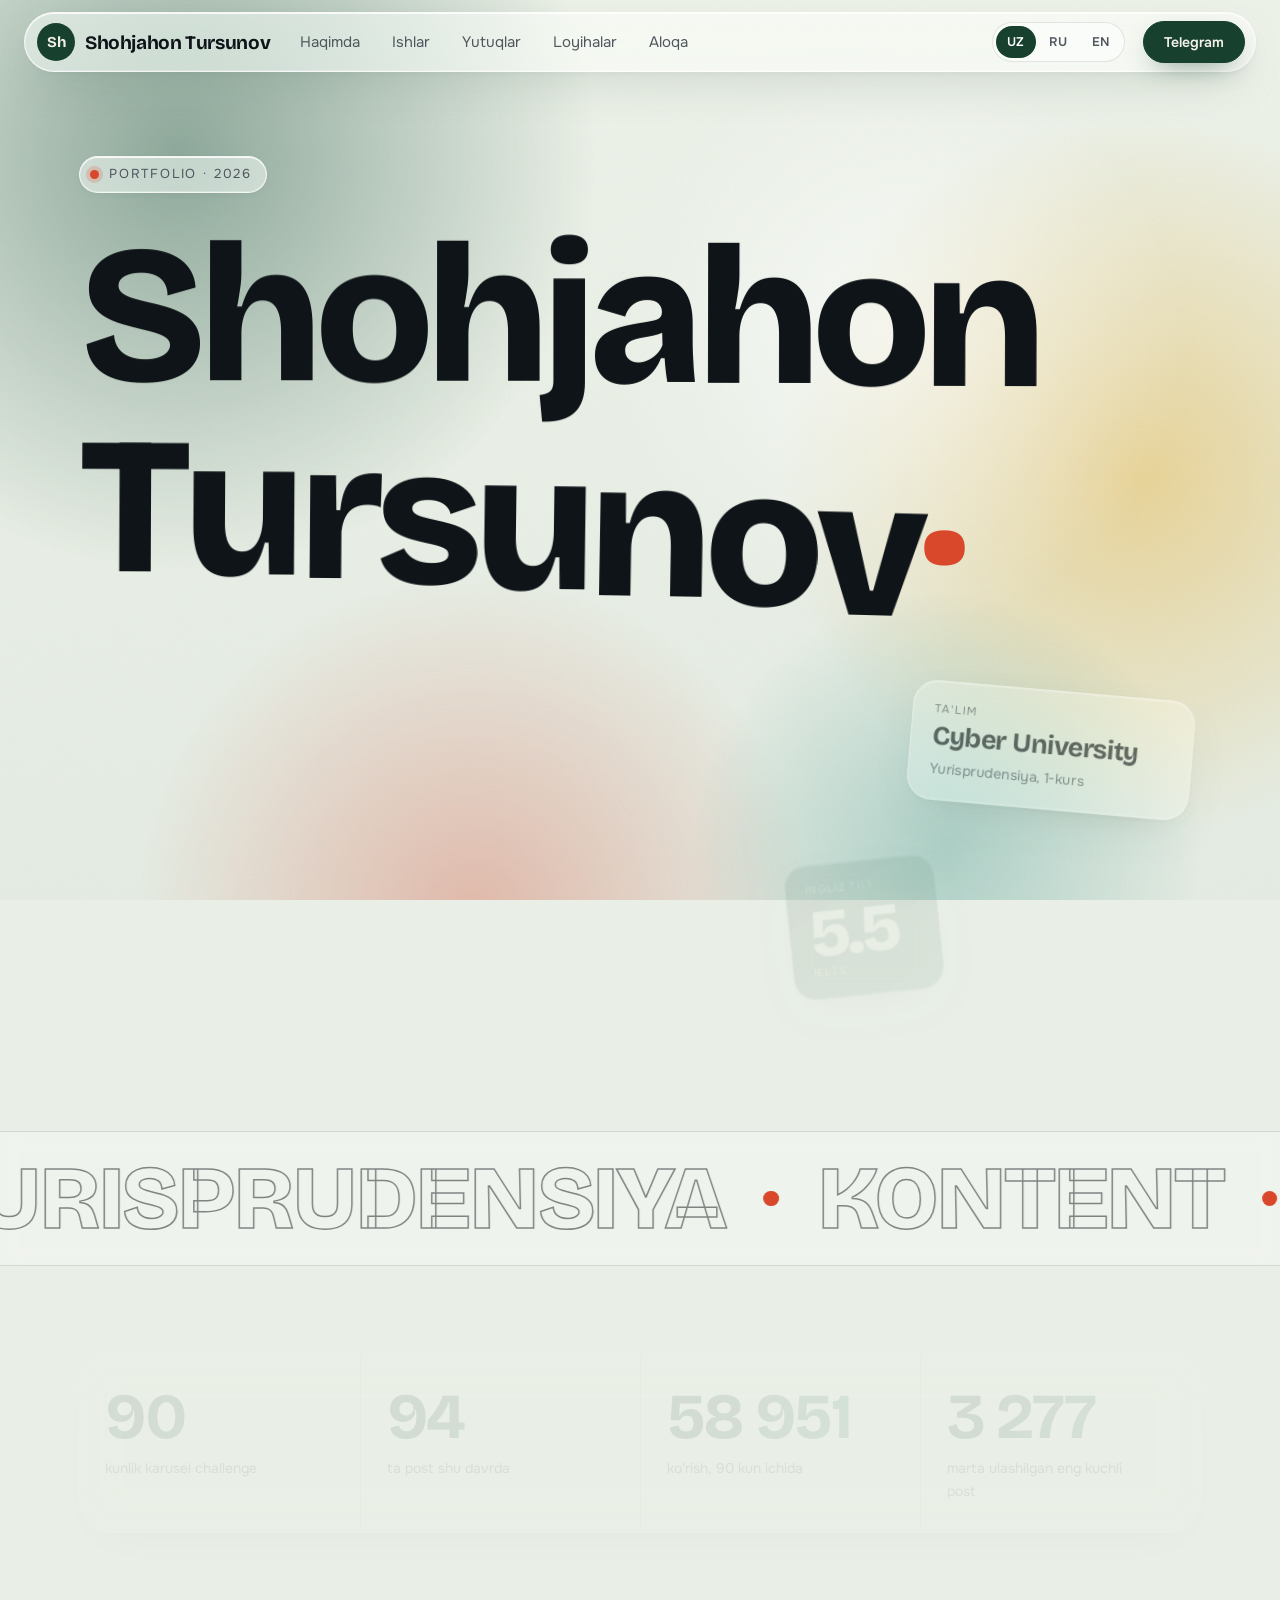
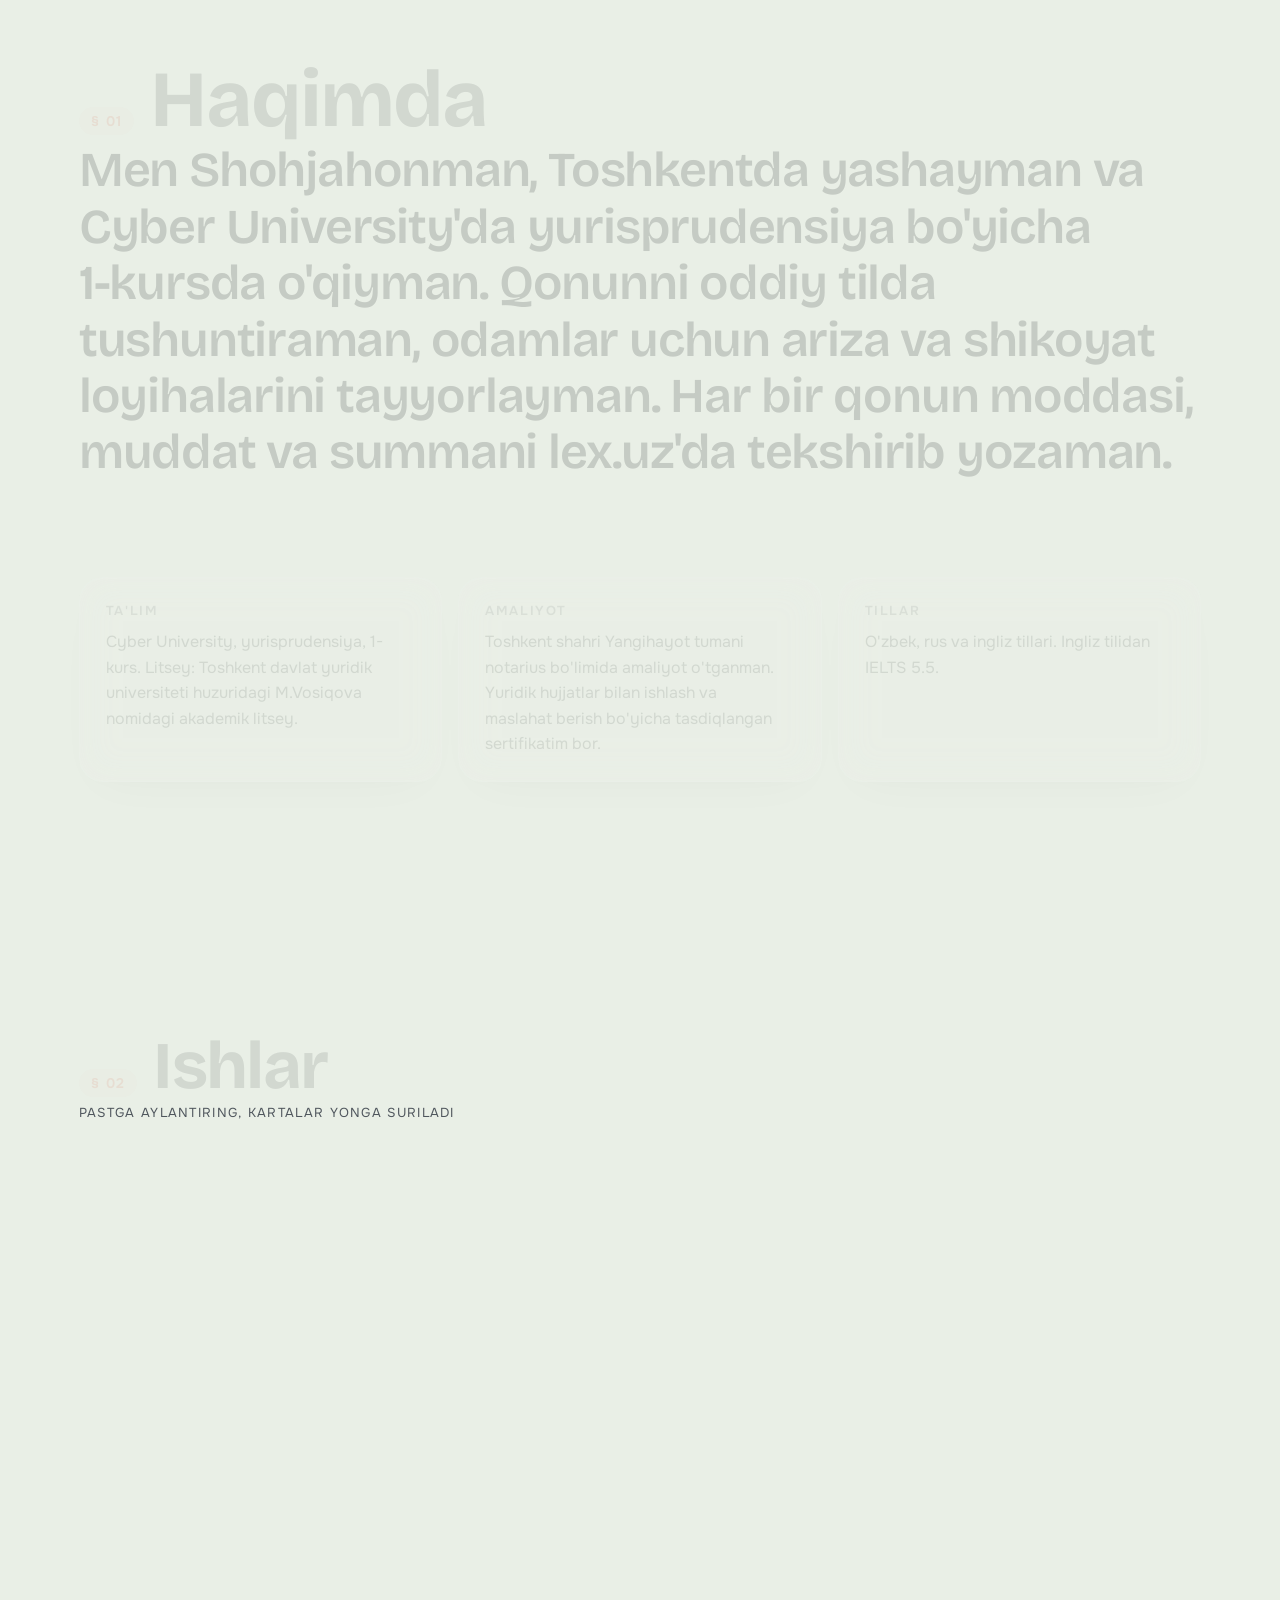
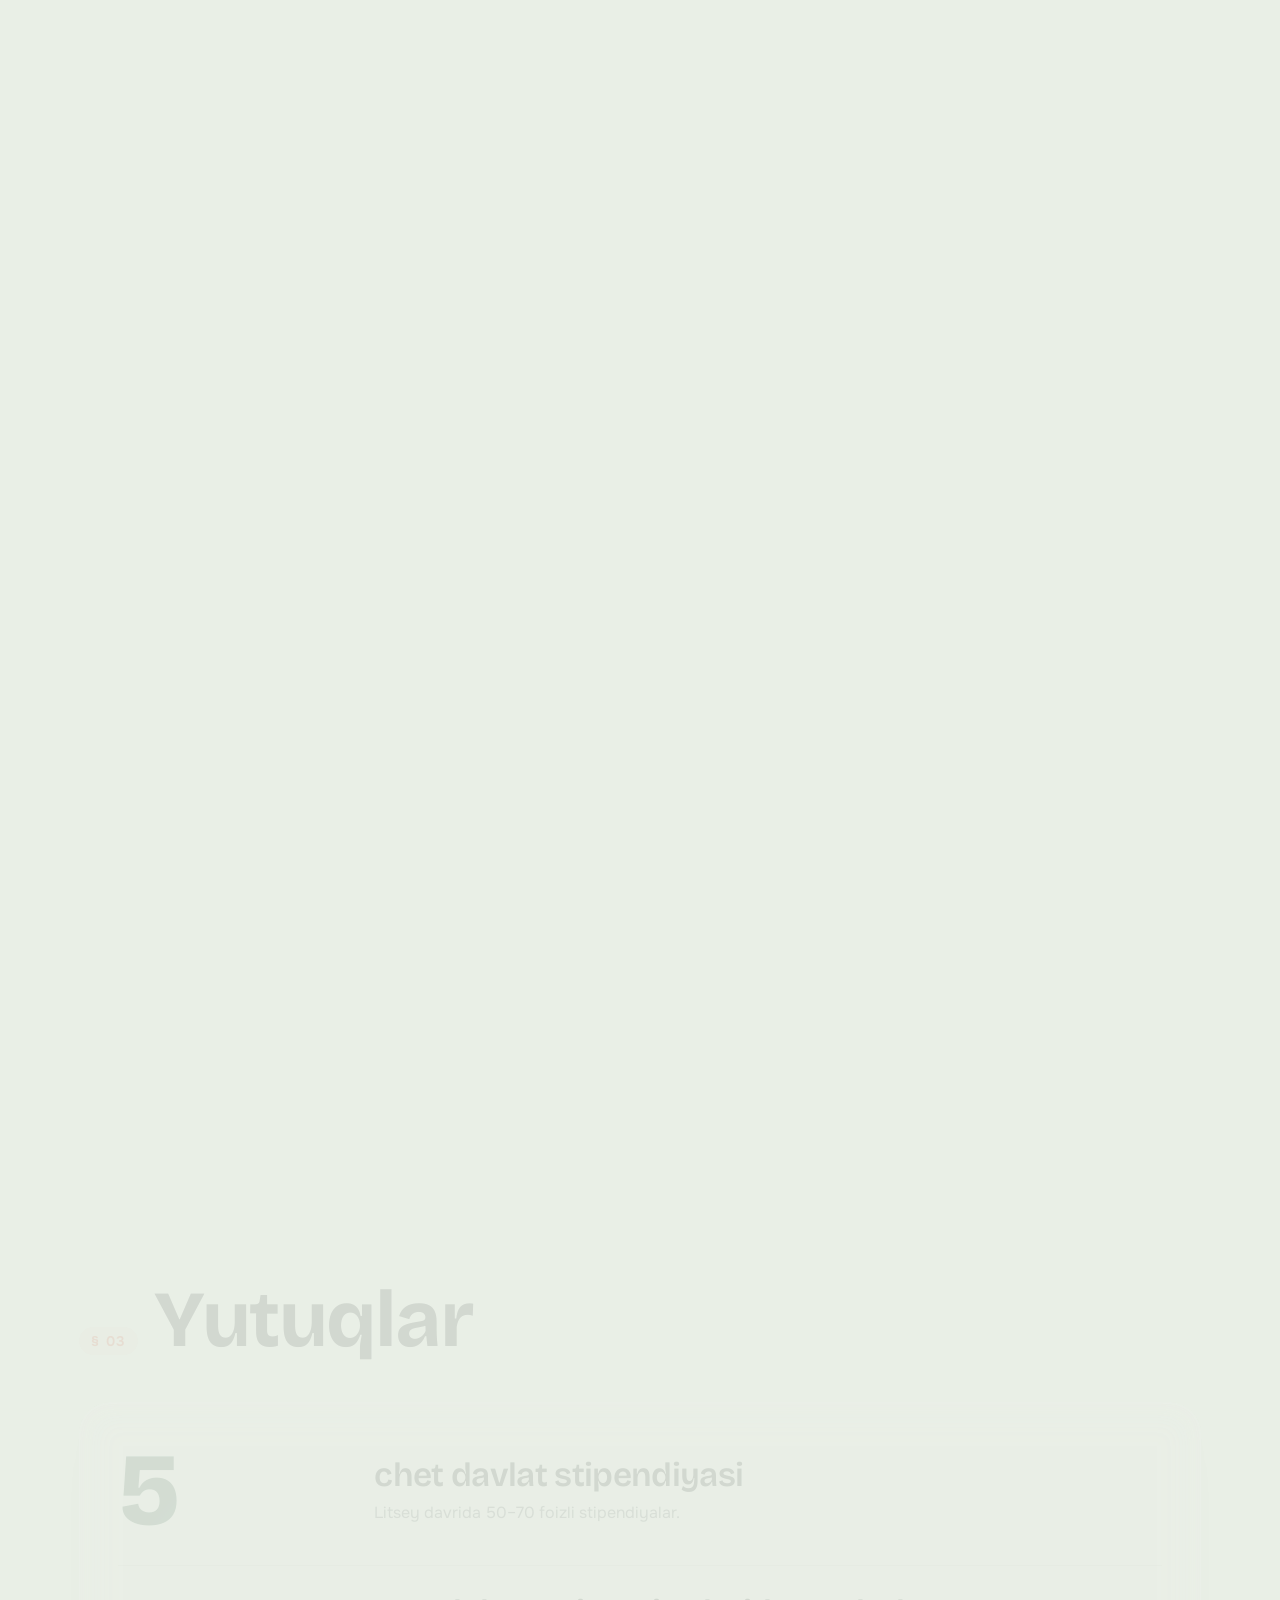
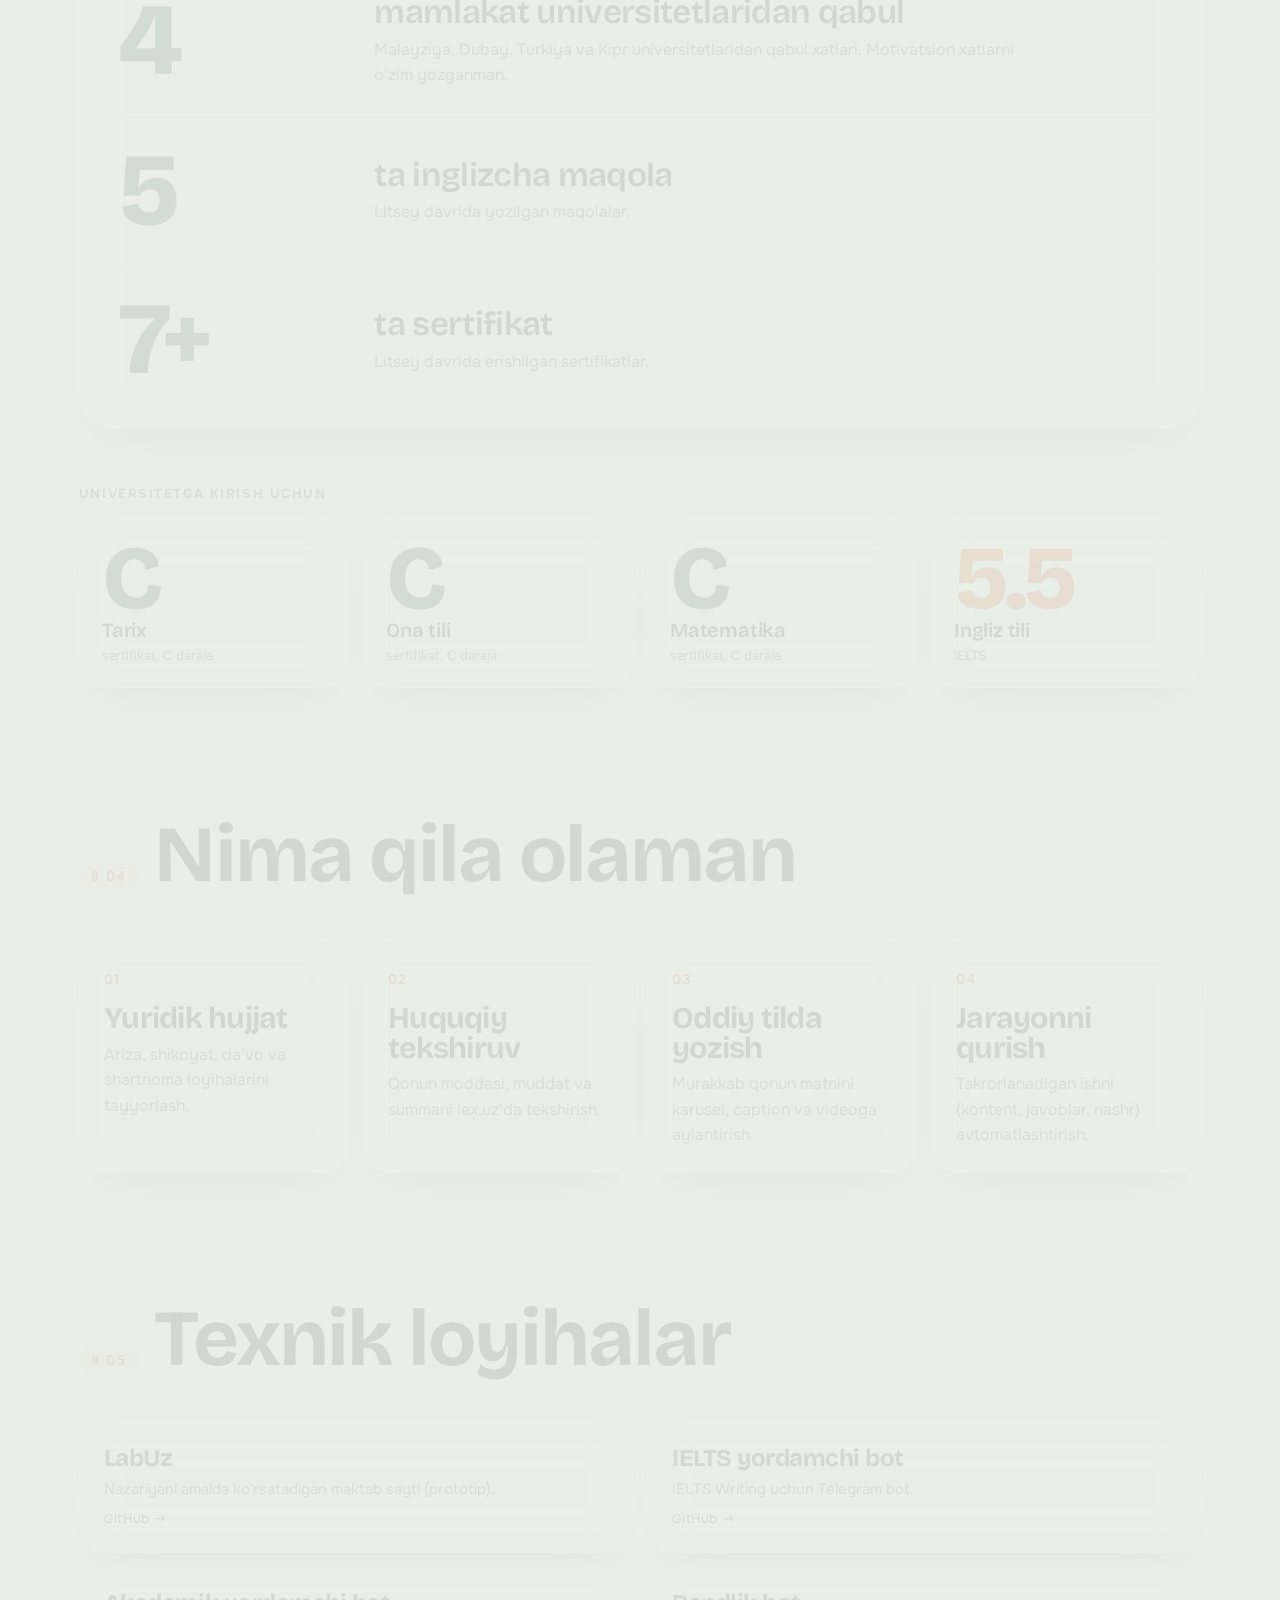
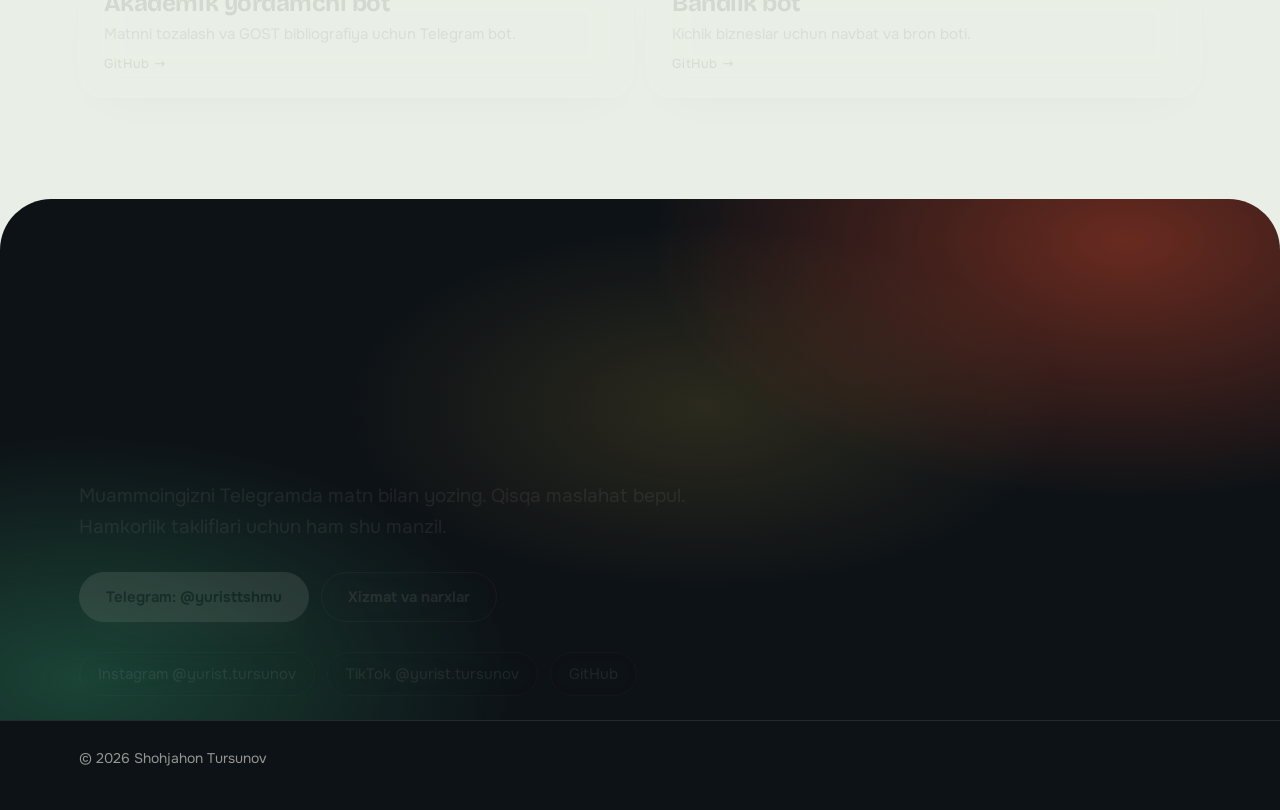
==== commit c0a75826: "Portfolio: o'zbek, rus va ingliz tillari (UZ/RU/EN), kirill shriftlari Co-Authored-By: Claude Sonnet" ====
--- a/index.html
+++ b/index.html
@@ -11,6 +11,12 @@
 <meta property="og:title" content="Shohjahon Tursunov – portfolio">
 <meta property="og:description" content="Yurisprudensiya talabasi. Qonunni oddiy tilda tushuntiraman, hujjat loyihalarini tayyorlayman.">
 <meta property="og:type" content="website">
+<meta property="og:locale" content="uz_UZ">
+<link rel="canonical" href="https://yuristtursunov.github.io/shohjahon-portfolio/">
+<link rel="alternate" hreflang="uz" href="https://yuristtursunov.github.io/shohjahon-portfolio/">
+<link rel="alternate" hreflang="ru" href="https://yuristtursunov.github.io/shohjahon-portfolio/ru/">
+<link rel="alternate" hreflang="en" href="https://yuristtursunov.github.io/shohjahon-portfolio/en/">
+<link rel="alternate" hreflang="x-default" href="https://yuristtursunov.github.io/shohjahon-portfolio/">
 <title>Shohjahon Tursunov – portfolio</title>
 <link rel="icon" href="data:image/svg+xml,%3Csvg xmlns='http://www.w3.org/2000/svg' viewBox='0 0 64 64'%3E%3Crect width='64' height='64' rx='14' fill='%2317402f'/%3E%3Ctext x='32' y='43' text-anchor='middle' font-family='Georgia,serif' font-size='30' font-weight='700' fill='%23f2eee5'%3ESh%3C/text%3E%3C/svg%3E">
 <link rel="stylesheet" href="assets/style.css">
@@ -32,6 +38,7 @@
       <a href="#loyihalar">Loyihalar</a>
       <a href="#aloqa">Aloqa</a>
     </nav>
+    <div class="lang" role="group" aria-label="Til / Язык / Language"><a href="./" hreflang="uz" lang="uz" aria-label="O'zbekcha" aria-current="true">UZ</a><a href="ru/" hreflang="ru" lang="ru" aria-label="Русский">RU</a><a href="en/" hreflang="en" lang="en" aria-label="English">EN</a></div>
     <a class="btn solid" href="https://t.me/yuristtshmu" data-mag rel="noopener noreferrer">Telegram</a>
   </div>
 </header>
--- a/assets/style.css
+++ b/assets/style.css
@@ -1,7 +1,11 @@
-@font-face{font-family:'Bricolage Grotesque';font-style:normal;font-weight:200 800;font-display:swap;src:url(fonts/bricolage-grotesque-latin-wght-normal.woff2) format('woff2')}
-@font-face{font-family:'Onest';font-style:normal;font-weight:400;font-display:swap;src:url(fonts/onest-latin-400-normal.woff2) format('woff2')}
-@font-face{font-family:'Onest';font-style:normal;font-weight:500;font-display:swap;src:url(fonts/onest-latin-500-normal.woff2) format('woff2')}
-@font-face{font-family:'Onest';font-style:normal;font-weight:600;font-display:swap;src:url(fonts/onest-latin-600-normal.woff2) format('woff2')}
+@font-face{font-family:'Bricolage Grotesque';font-style:normal;font-weight:200 800;font-display:swap;src:url(fonts/bricolage-grotesque-latin-wght-normal.woff2) format('woff2');unicode-range:U+0000-00FF,U+0131,U+0152-0153,U+02BB-02BC,U+02C6,U+02DA,U+02DC,U+0304,U+0308,U+0329,U+2000-206F,U+20AC,U+2122,U+2191,U+2193,U+2212,U+2215,U+FEFF,U+FFFD}
+@font-face{font-family:'Bricolage Grotesque';font-style:normal;font-weight:200 800;font-display:swap;src:url(fonts/onest-cyrillic-wght-normal.woff2) format('woff2');unicode-range:U+0301,U+0400-045F,U+0490-0491,U+04B0-04B1,U+2116}
+@font-face{font-family:'Onest';font-style:normal;font-weight:400;font-display:swap;src:url(fonts/onest-latin-400-normal.woff2) format('woff2');unicode-range:U+0000-00FF,U+0131,U+0152-0153,U+02BB-02BC,U+02C6,U+02DA,U+02DC,U+0304,U+0308,U+0329,U+2000-206F,U+20AC,U+2122,U+2191,U+2193,U+2212,U+2215,U+FEFF,U+FFFD}
+@font-face{font-family:'Onest';font-style:normal;font-weight:500;font-display:swap;src:url(fonts/onest-latin-500-normal.woff2) format('woff2');unicode-range:U+0000-00FF,U+0131,U+0152-0153,U+02BB-02BC,U+02C6,U+02DA,U+02DC,U+0304,U+0308,U+0329,U+2000-206F,U+20AC,U+2122,U+2191,U+2193,U+2212,U+2215,U+FEFF,U+FFFD}
+@font-face{font-family:'Onest';font-style:normal;font-weight:600;font-display:swap;src:url(fonts/onest-latin-600-normal.woff2) format('woff2');unicode-range:U+0000-00FF,U+0131,U+0152-0153,U+02BB-02BC,U+02C6,U+02DA,U+02DC,U+0304,U+0308,U+0329,U+2000-206F,U+20AC,U+2122,U+2191,U+2193,U+2212,U+2215,U+FEFF,U+FFFD}
+@font-face{font-family:'Onest';font-style:normal;font-weight:400;font-display:swap;src:url(fonts/onest-cyrillic-400-normal.woff2) format('woff2');unicode-range:U+0301,U+0400-045F,U+0490-0491,U+04B0-04B1,U+2116}
+@font-face{font-family:'Onest';font-style:normal;font-weight:500;font-display:swap;src:url(fonts/onest-cyrillic-500-normal.woff2) format('woff2');unicode-range:U+0301,U+0400-045F,U+0490-0491,U+04B0-04B1,U+2116}
+@font-face{font-family:'Onest';font-style:normal;font-weight:600;font-display:swap;src:url(fonts/onest-cyrillic-600-normal.woff2) format('woff2');unicode-range:U+0301,U+0400-045F,U+0490-0491,U+04B0-04B1,U+2116}
 
 /* Reja: sahifa "ish papkasi" (§ 01–§ 05). Vizual til: yorug' fon ustida harakatlanuvchi gradient (aurora) va shaffof shisha panellar.
    Bitta jasur joy: ism va gorizontal "Ishlar". Qolgani sokin va o'qiladigan. */
@@ -224,4 +228,11 @@
 
 @media (prefers-reduced-motion:reduce){html{scroll-behavior:auto}.spot,.ring{display:none}}
 
+/* til almashtirgich */
+.lang{display:flex;gap:2px;padding:3px;border-radius:999px;background:rgba(255,255,255,.5);border:1px solid rgba(15,20,24,.10);font-size:12.5px;font-weight:600;letter-spacing:.06em;margin-left:auto;margin-right:2px}
+.lang a{display:inline-flex;align-items:center;min-height:32px;padding:0 11px;border-radius:999px;text-decoration:none;color:var(--muted);transition:color .2s,background-color .2s}
+.lang a:hover{color:var(--ink);background:rgba(255,255,255,.7)}
+.lang a[aria-current]{background:var(--green);color:#fff}
+@media (max-width:430px){.lang a{padding:0 9px}}
+
 .gcard .sm6{margin-top:6px}
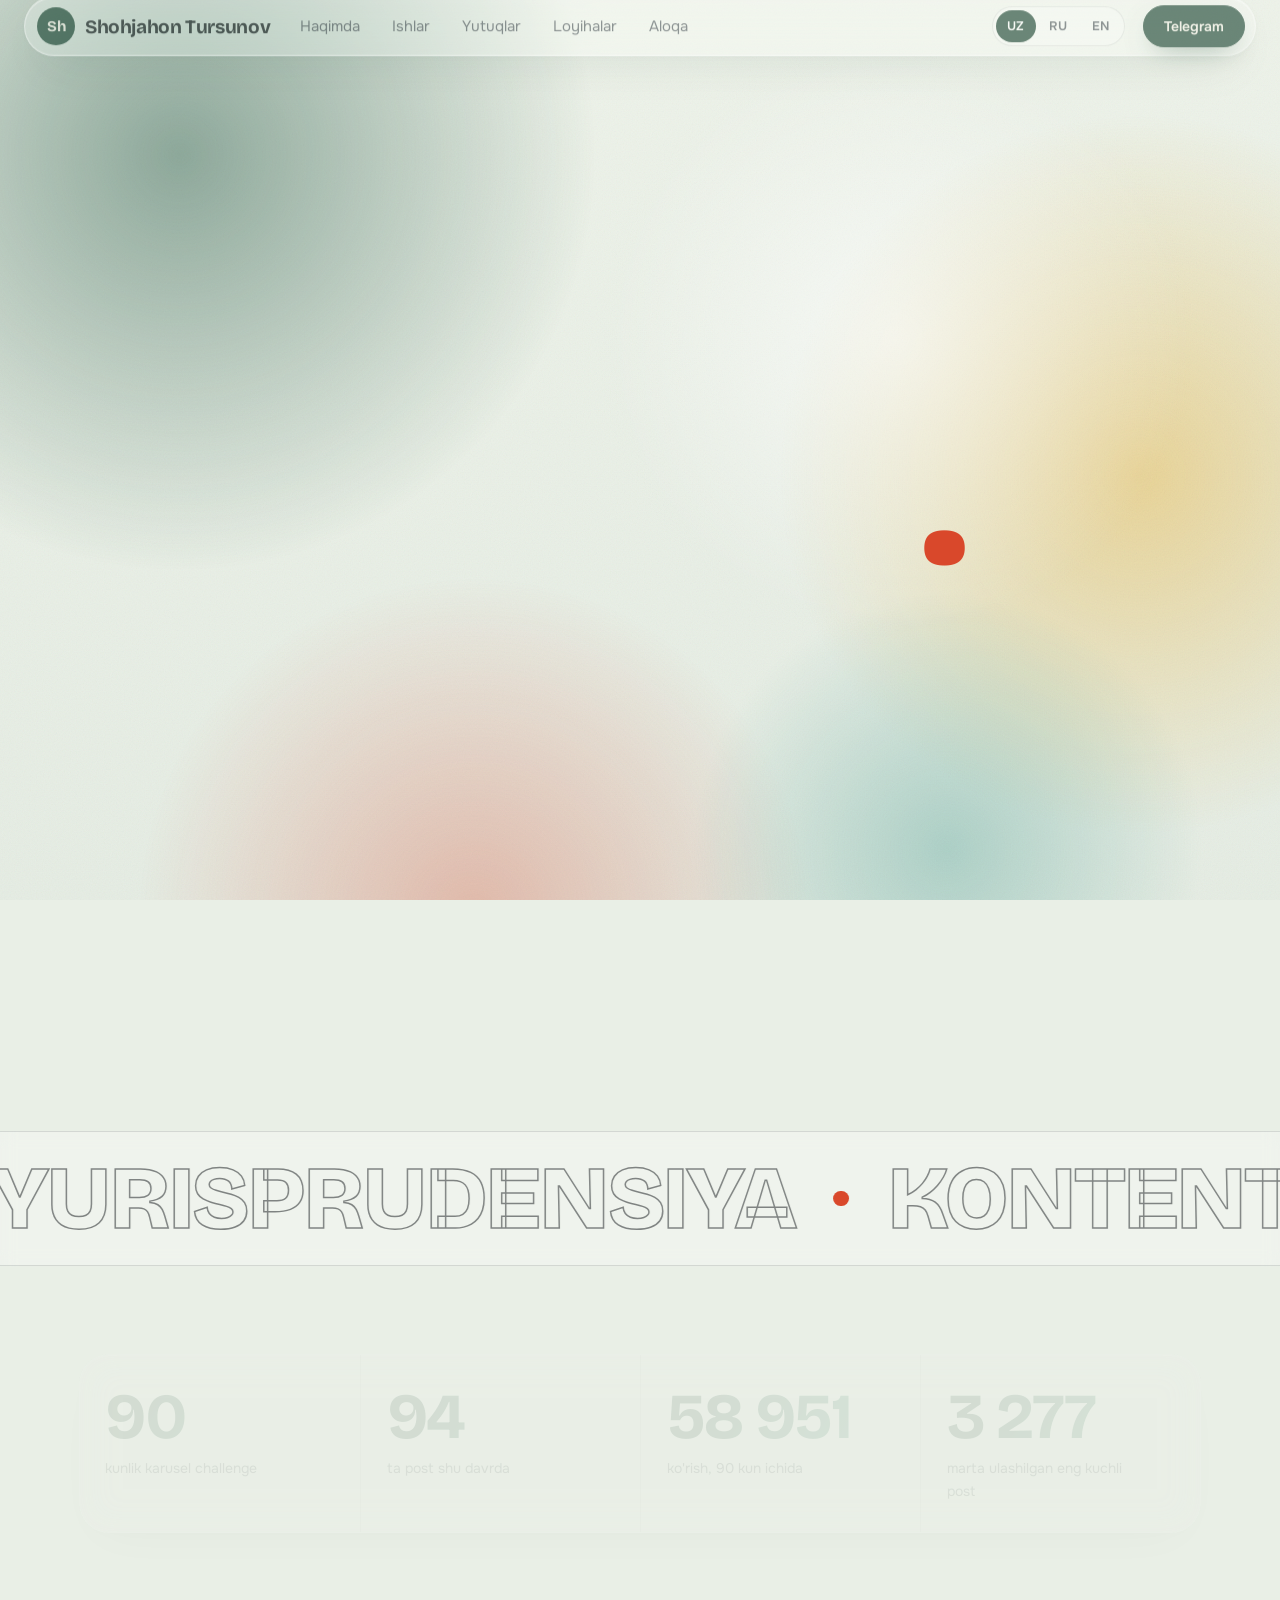
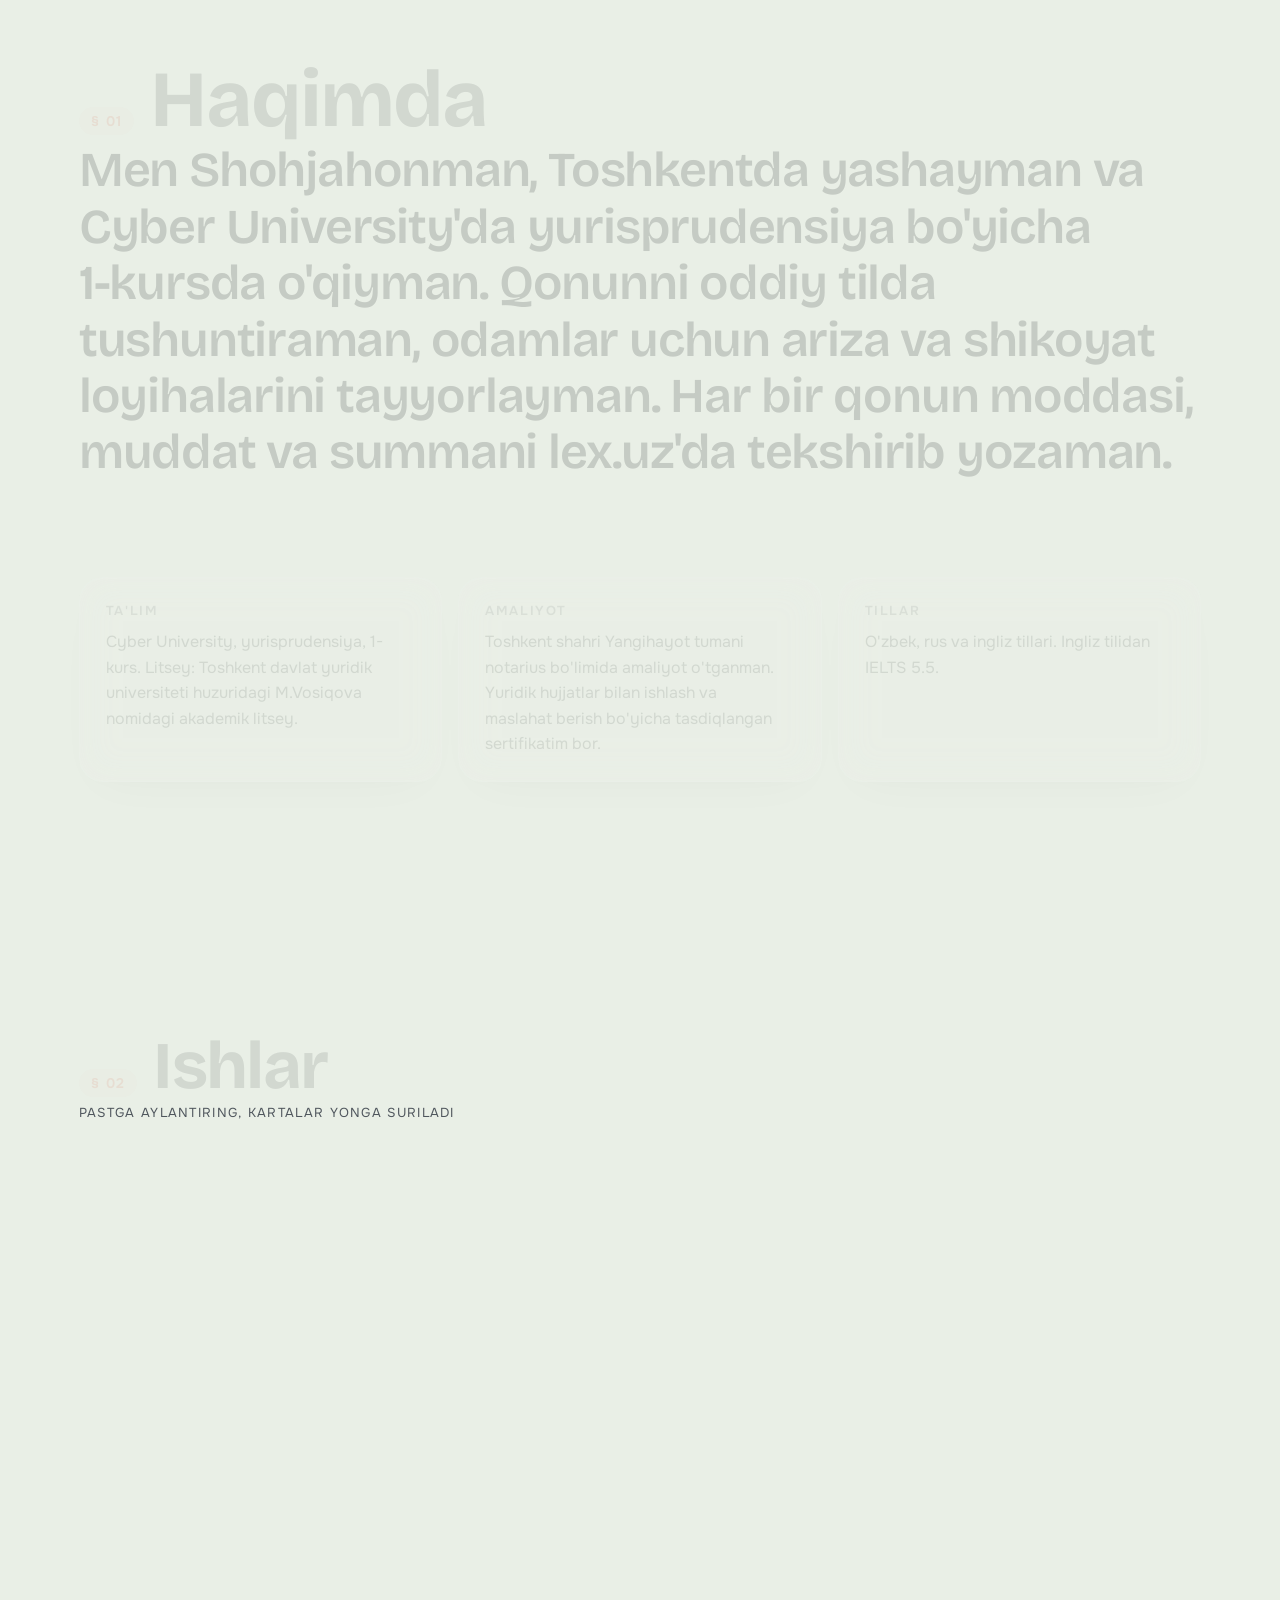
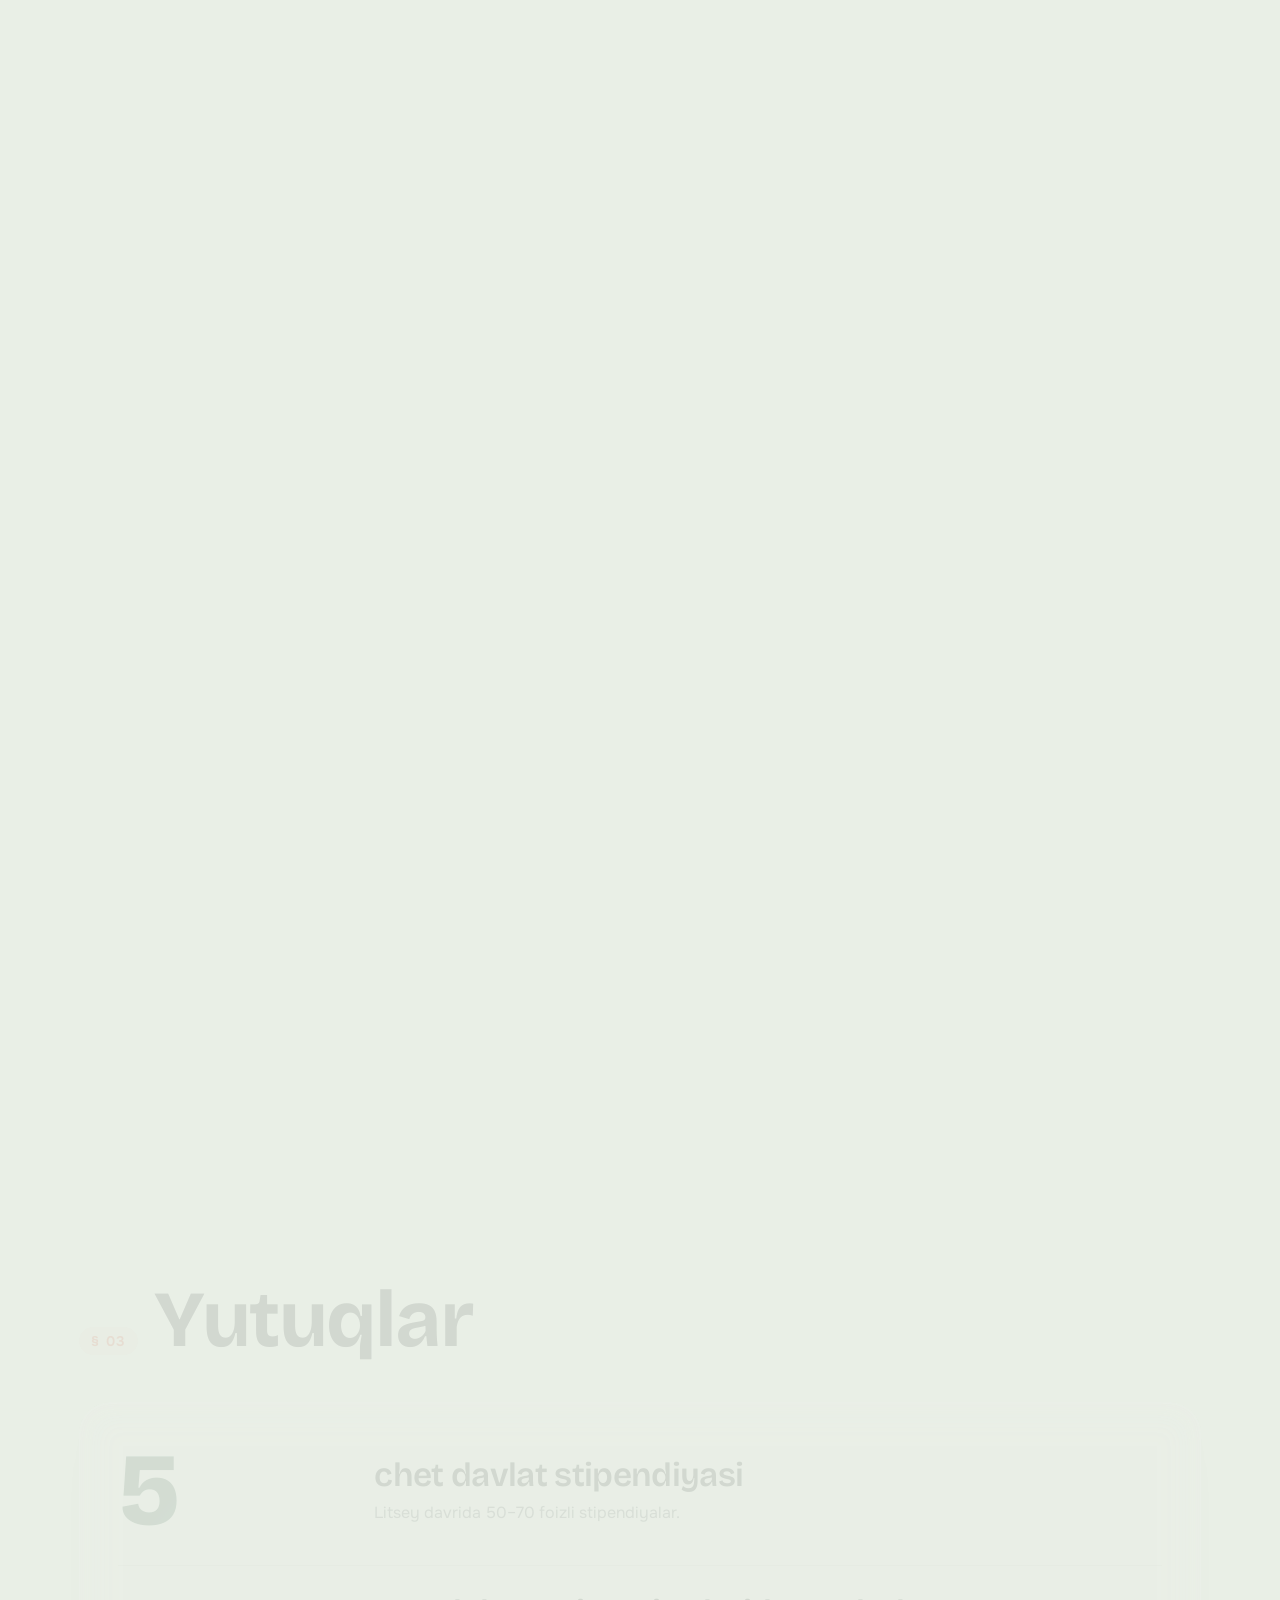
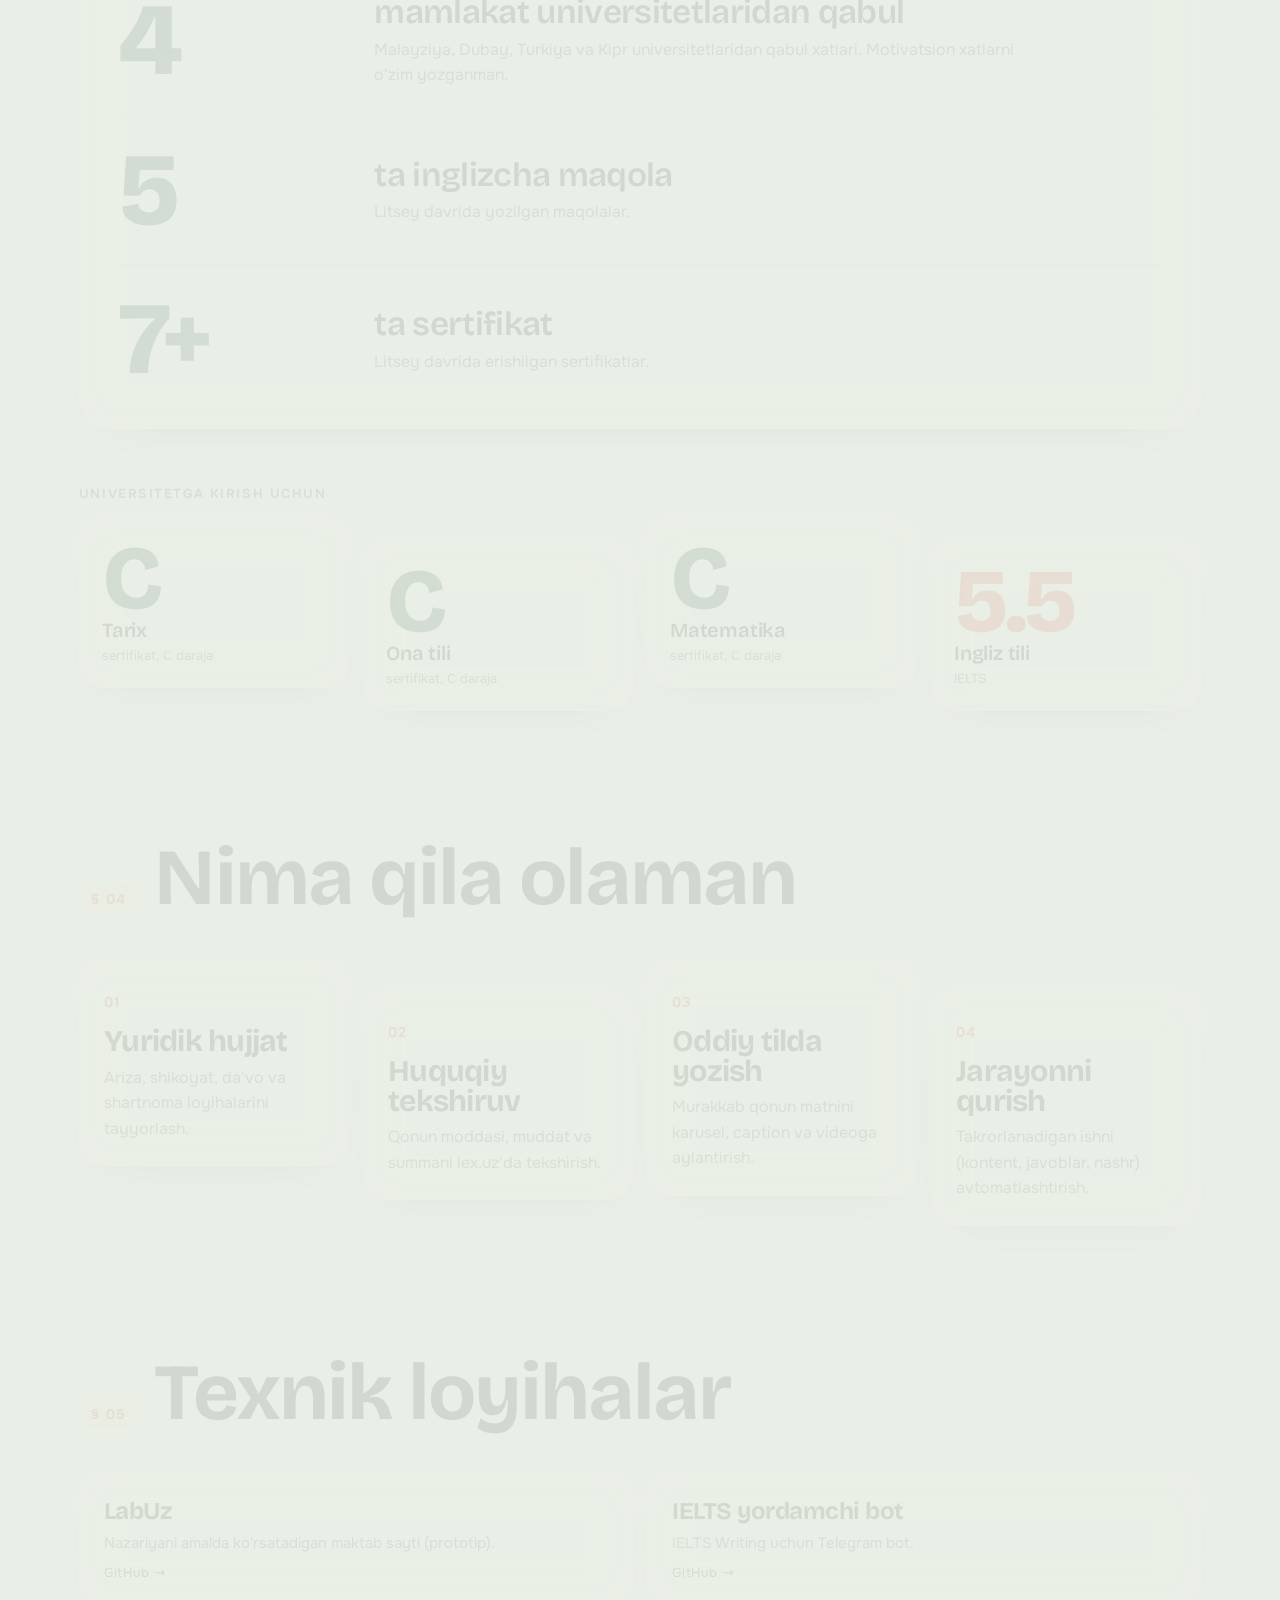
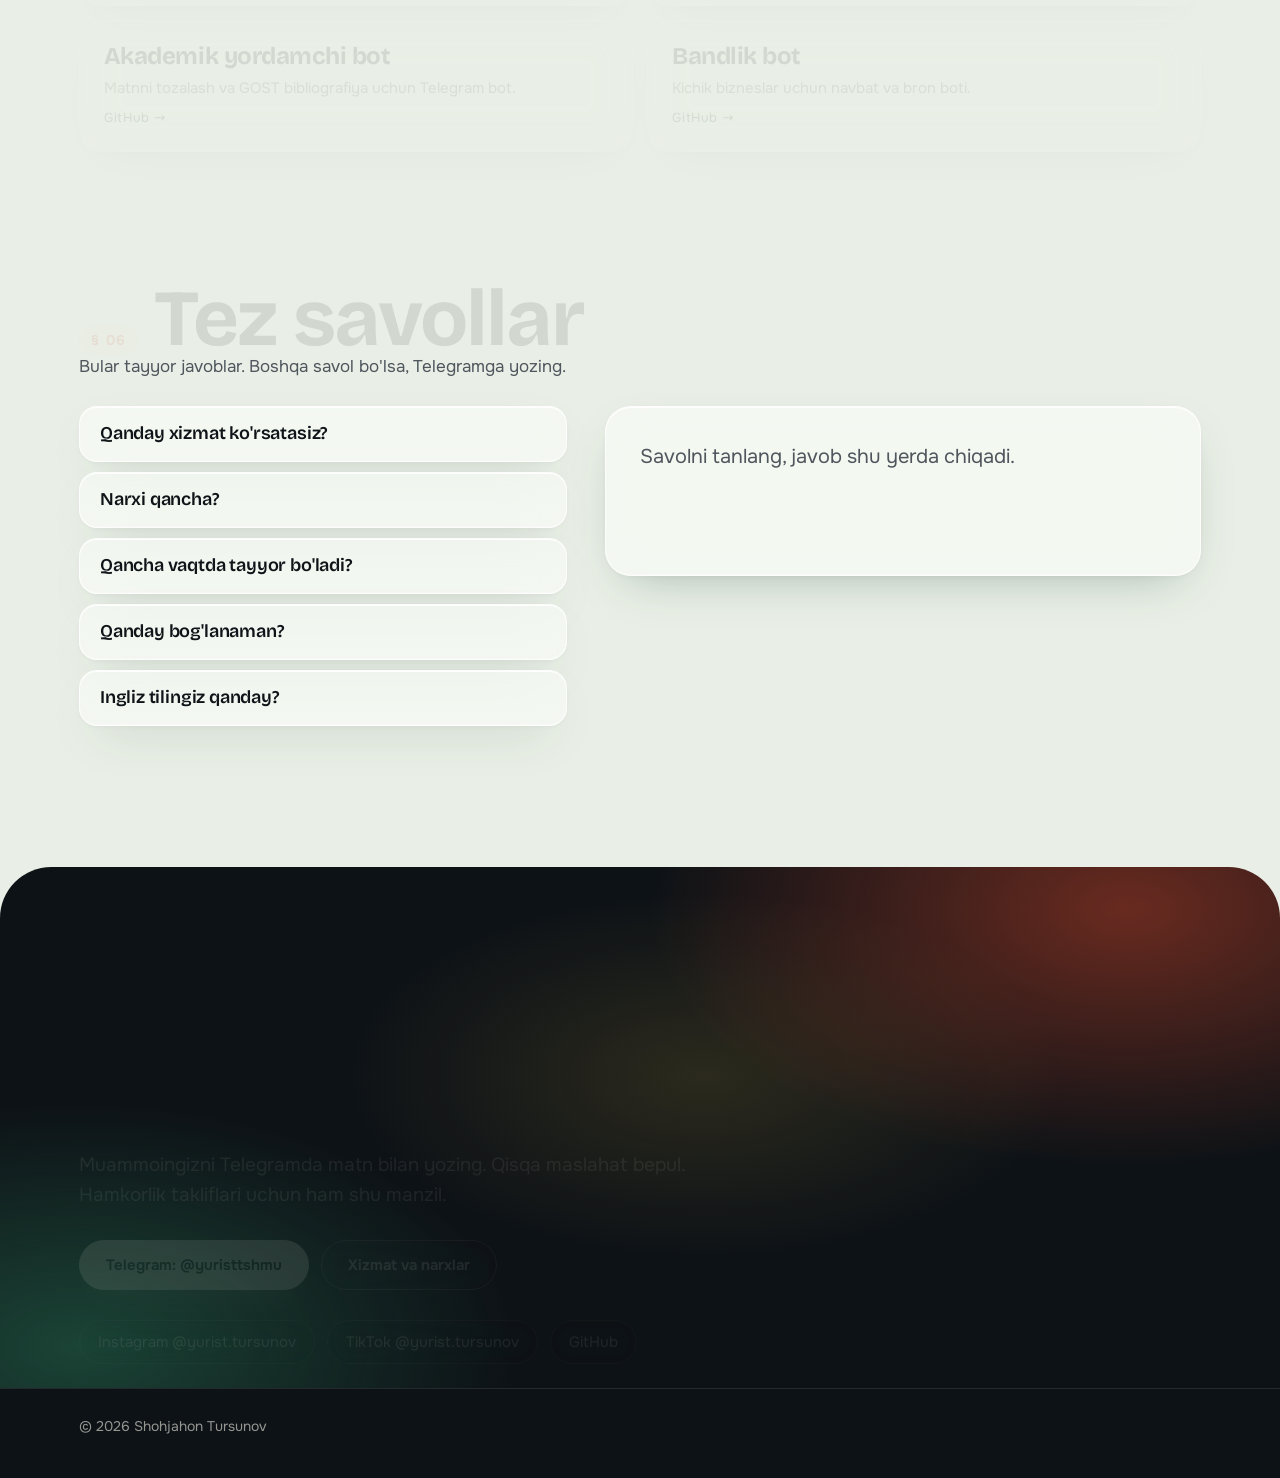
==== commit 635ab419: "Portfolio: tez savollar (tayyor javoblar), sudraladigan kartalar, JSON-LD, gorizontal skroll xatosi " ====
--- a/index.html
+++ b/index.html
@@ -17,6 +17,7 @@
 <link rel="alternate" hreflang="ru" href="https://yuristtursunov.github.io/shohjahon-portfolio/ru/">
 <link rel="alternate" hreflang="en" href="https://yuristtursunov.github.io/shohjahon-portfolio/en/">
 <link rel="alternate" hreflang="x-default" href="https://yuristtursunov.github.io/shohjahon-portfolio/">
+<script type="application/ld+json">{"@context":"https://schema.org","@graph":[{"@type":"WebSite","name":"Shohjahon Tursunov","url":"https://yuristtursunov.github.io/shohjahon-portfolio/","inLanguage":"uz"},{"@type":"Person","name":"Shohjahon Tursunov","url":"https://yuristtursunov.github.io/shohjahon-portfolio/","description":"Shohjahon Tursunov: yurisprudensiya talabasi, huquqiy kontent muallifi va hujjat loyihalari tayyorlovchi. Portfolio.","knowsLanguage":["uz","ru","en"],"sameAs":["https://www.instagram.com/yurist.tursunov/","https://www.tiktok.com/@yurist.tursunov","https://github.com/YURISTTURSUNOV","https://t.me/yuristtshmu"]}]}</script>
 <title>Shohjahon Tursunov – portfolio</title>
 <link rel="icon" href="data:image/svg+xml,%3Csvg xmlns='http://www.w3.org/2000/svg' viewBox='0 0 64 64'%3E%3Crect width='64' height='64' rx='14' fill='%2317402f'/%3E%3Ctext x='32' y='43' text-anchor='middle' font-family='Georgia,serif' font-size='30' font-weight='700' fill='%23f2eee5'%3ESh%3C/text%3E%3C/svg%3E">
 <link rel="stylesheet" href="assets/style.css">
@@ -194,6 +195,8 @@
   </div>
 </section>
 
+<section class="sec" id="savol" aria-labelledby="h-q"><div class="wrap"><div class="sec-h"><span class="par">§ 06</span><h2 id="h-q">Tez savollar</h2></div><p class="qnote">Bular tayyor javoblar. Boshqa savol bo'lsa, Telegramga yozing.</p><div class="qwrap"><div class="qlist" role="group" aria-label="Savolni tanlang"><button type="button" class="qbtn glass" data-a="qa1" aria-pressed="false">Qanday xizmat ko'rsatasiz?</button><button type="button" class="qbtn glass" data-a="qa2" aria-pressed="false">Narxi qancha?</button><button type="button" class="qbtn glass" data-a="qa3" aria-pressed="false">Qancha vaqtda tayyor bo'ladi?</button><button type="button" class="qbtn glass" data-a="qa4" aria-pressed="false">Qanday bog'lanaman?</button><button type="button" class="qbtn glass" data-a="qa5" aria-pressed="false">Ingliz tilingiz qanday?</button></div><div class="qans glass" id="qans" role="status" aria-live="polite" data-empty="Savolni tanlang, javob shu yerda chiqadi."><p class="qempty">Savolni tanlang, javob shu yerda chiqadi.</p></div></div><template id="qa1"><p>Ariza, shikoyat, da'vo va shartnoma loyihalarini tayyorlayman. Sud vakilligi advokat ishi, uni men qilmayman.</p></template><template id="qa2"><p>Qisqa maslahat bepul. Oddiy ariza 60 000 so'm, shartnoma loyihasi 170 000–300 000 so'm. Shoshilinch bo'lsa narx 50% ga oshadi.</p></template><template id="qa3"><p>Shoshilinch buyurtma bo'lsa hujjat 24 soat ichida tayyor bo'ladi.</p></template><template id="qa4"><p>Telegramda @yuristtshmu ga muammoni matn bilan yozing.</p></template><template id="qa5"><p>Ingliz tilidan IELTS 5.5. Sayt o'zbek, rus va ingliz tillarida.</p></template></div></section>
+
 <section class="contact" id="aloqa" aria-labelledby="h-c">
   <div class="wrap">
     <h2 id="h-c"><span class="w"><span>Keling,</span></span> <span class="w"><span>gaplashamiz<em>.</em></span></span></h2>
--- a/assets/style.css
+++ b/assets/style.css
@@ -22,6 +22,7 @@
 }
 *{box-sizing:border-box;margin:0;padding:0}
 html{scroll-behavior:smooth;scroll-padding-top:calc(var(--head) + 4px);-webkit-text-size-adjust:100%}
+html{overflow-x:clip}
 body{background:var(--bg);color:var(--ink);font-family:var(--body);font-size:17px;line-height:1.6;overflow-x:clip;touch-action:manipulation;-webkit-tap-highlight-color:rgba(23,64,47,.18)}
 h1,h2,h3{font-family:var(--display);font-weight:700;line-height:.98;letter-spacing:-.025em;text-wrap:balance}
 p{text-wrap:pretty}
@@ -235,4 +236,19 @@
 .lang a[aria-current]{background:var(--green);color:#fff}
 @media (max-width:430px){.lang a{padding:0 9px}}
 
+/* tez savollar */
+.qnote{color:var(--muted);max-width:34em;margin:-8px 0 26px}
+.qwrap{display:grid;grid-template-columns:minmax(0,.9fr) minmax(0,1.1fr);gap:clamp(18px,3vw,40px);align-items:start}
+@media (max-width:820px){.qwrap{grid-template-columns:1fr}}
+.qlist{display:grid;gap:10px}
+.qbtn{text-align:left;min-height:56px;padding:14px 20px;border-radius:18px;font:600 clamp(16px,1.5vw,18px)/1.3 var(--display);letter-spacing:-.01em;color:var(--ink);cursor:pointer;transition:background-color .2s,color .2s,border-color .2s,transform .2s}
+.qbtn:hover{border-color:var(--green)}
+.qbtn[aria-pressed=true]{background:var(--green);color:#f4f1e8;border-color:var(--green)}
+.qans{min-height:170px;padding:clamp(20px,3vw,34px);border-radius:26px;font-size:clamp(17px,1.6vw,20px);line-height:1.55}
+.qans p{margin:0}
+.qans .qempty{color:var(--muted)}
+@media (min-width:900px){.skills{align-items:start}.skill:nth-child(even){margin-top:clamp(16px,2.4vw,36px)}.tiles{align-items:start}.tile:nth-child(even){margin-top:clamp(12px,1.8vw,26px)}}
+.deck .gcard{cursor:grab;user-select:none;-webkit-user-select:none}
+.deck .gcard.drag{cursor:grabbing;z-index:6}
+
 .gcard .sm6{margin-top:6px}
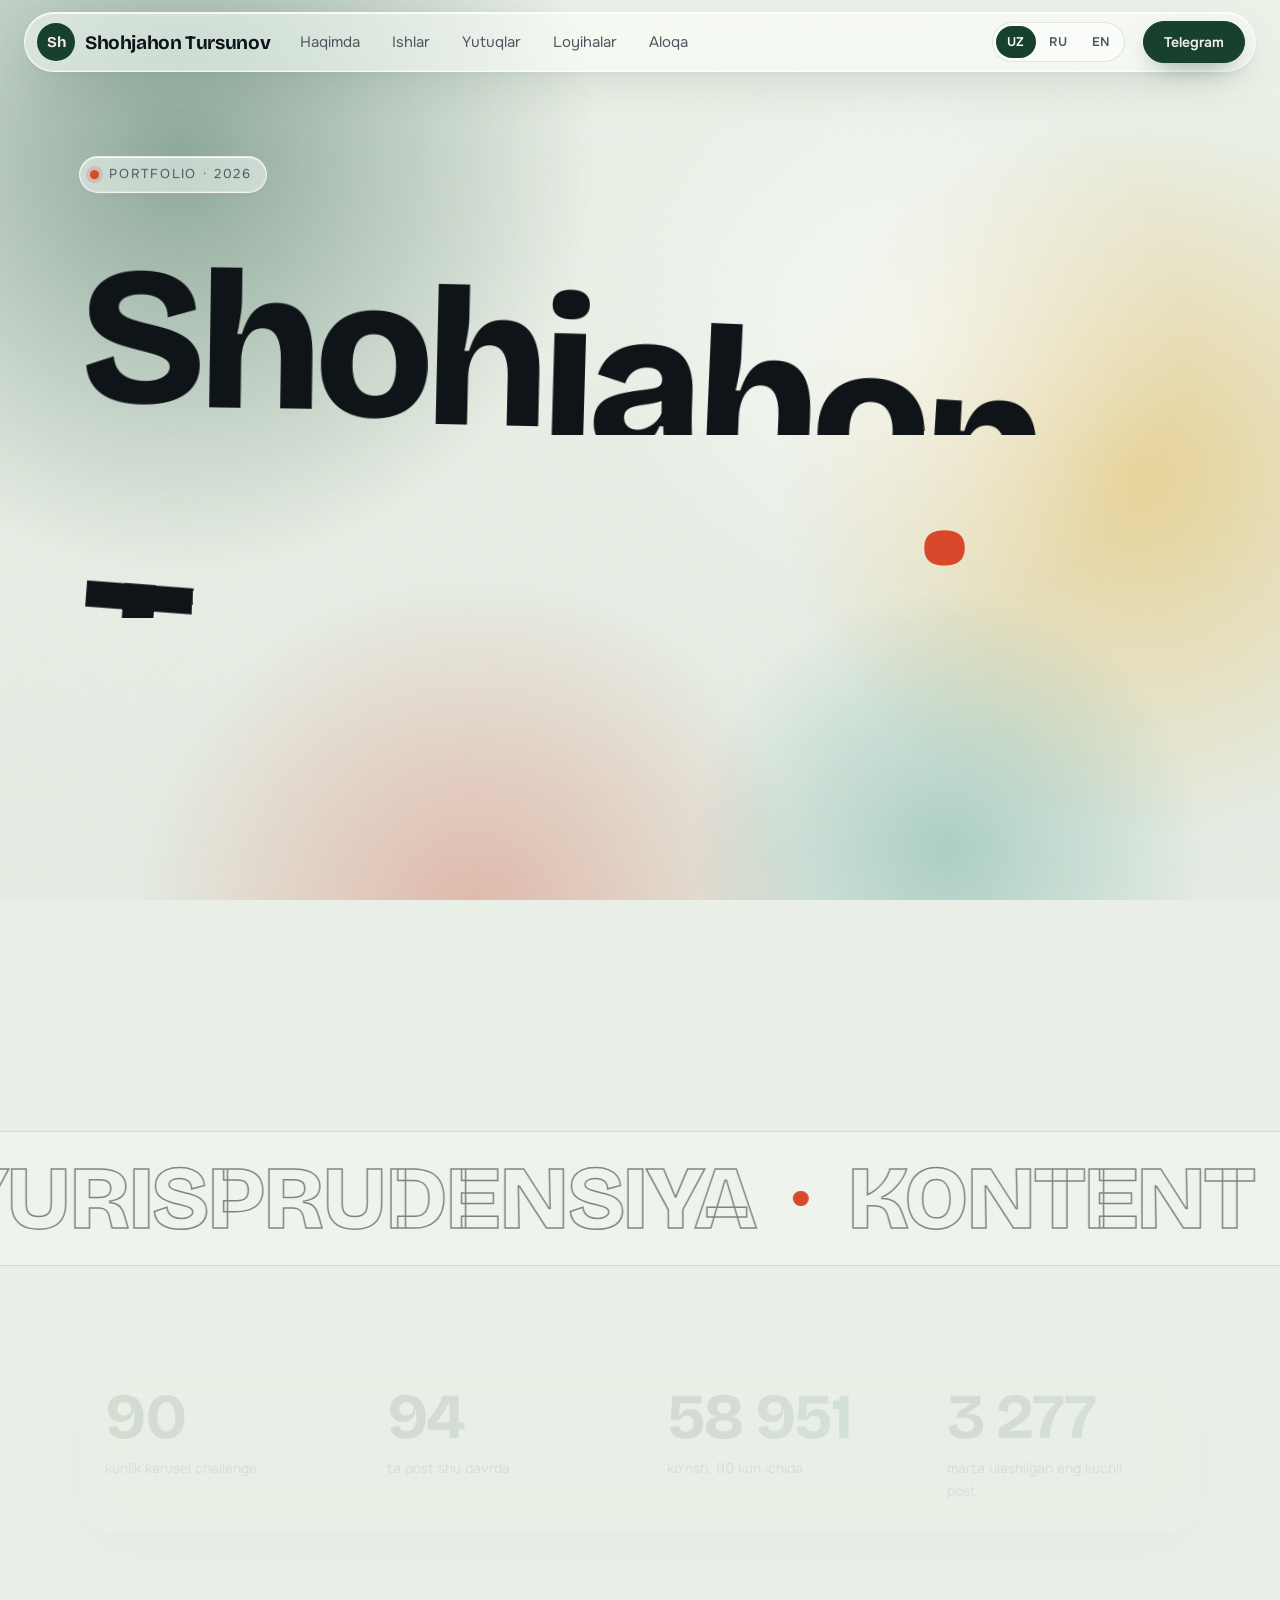
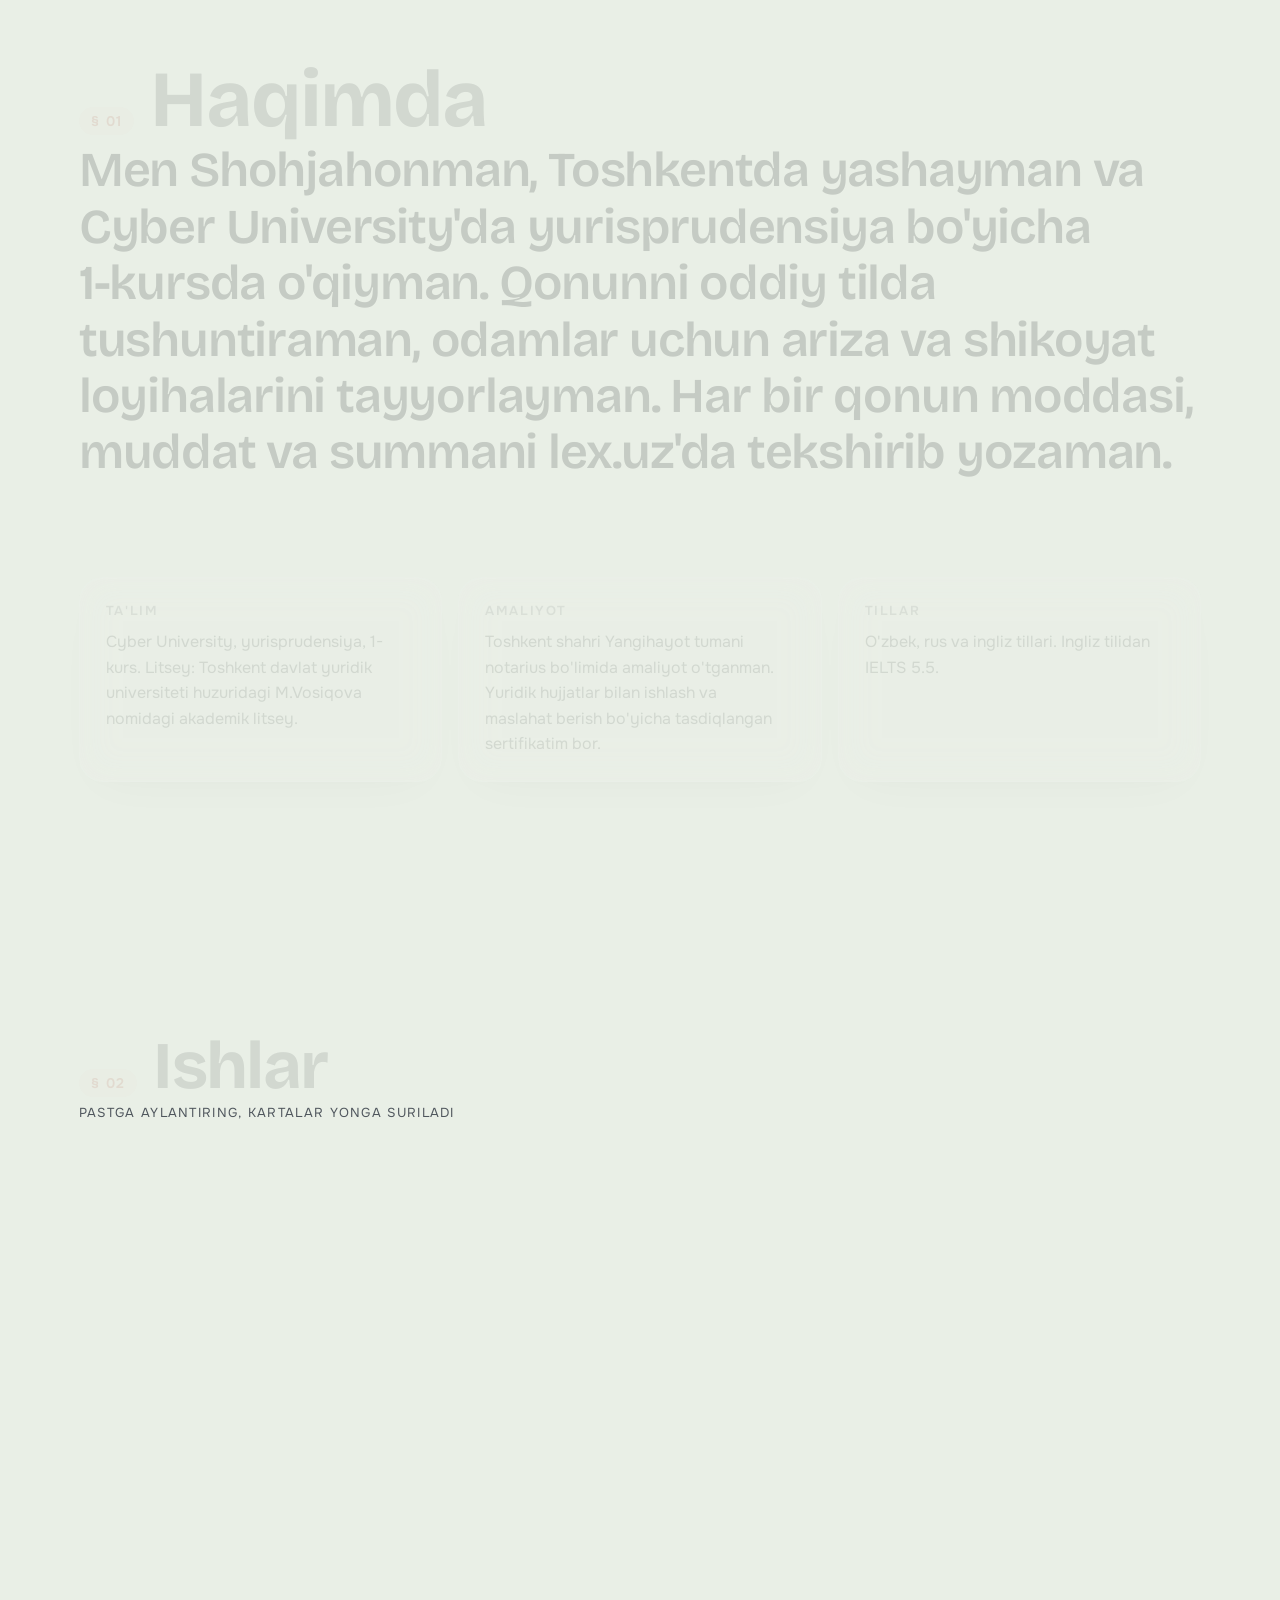
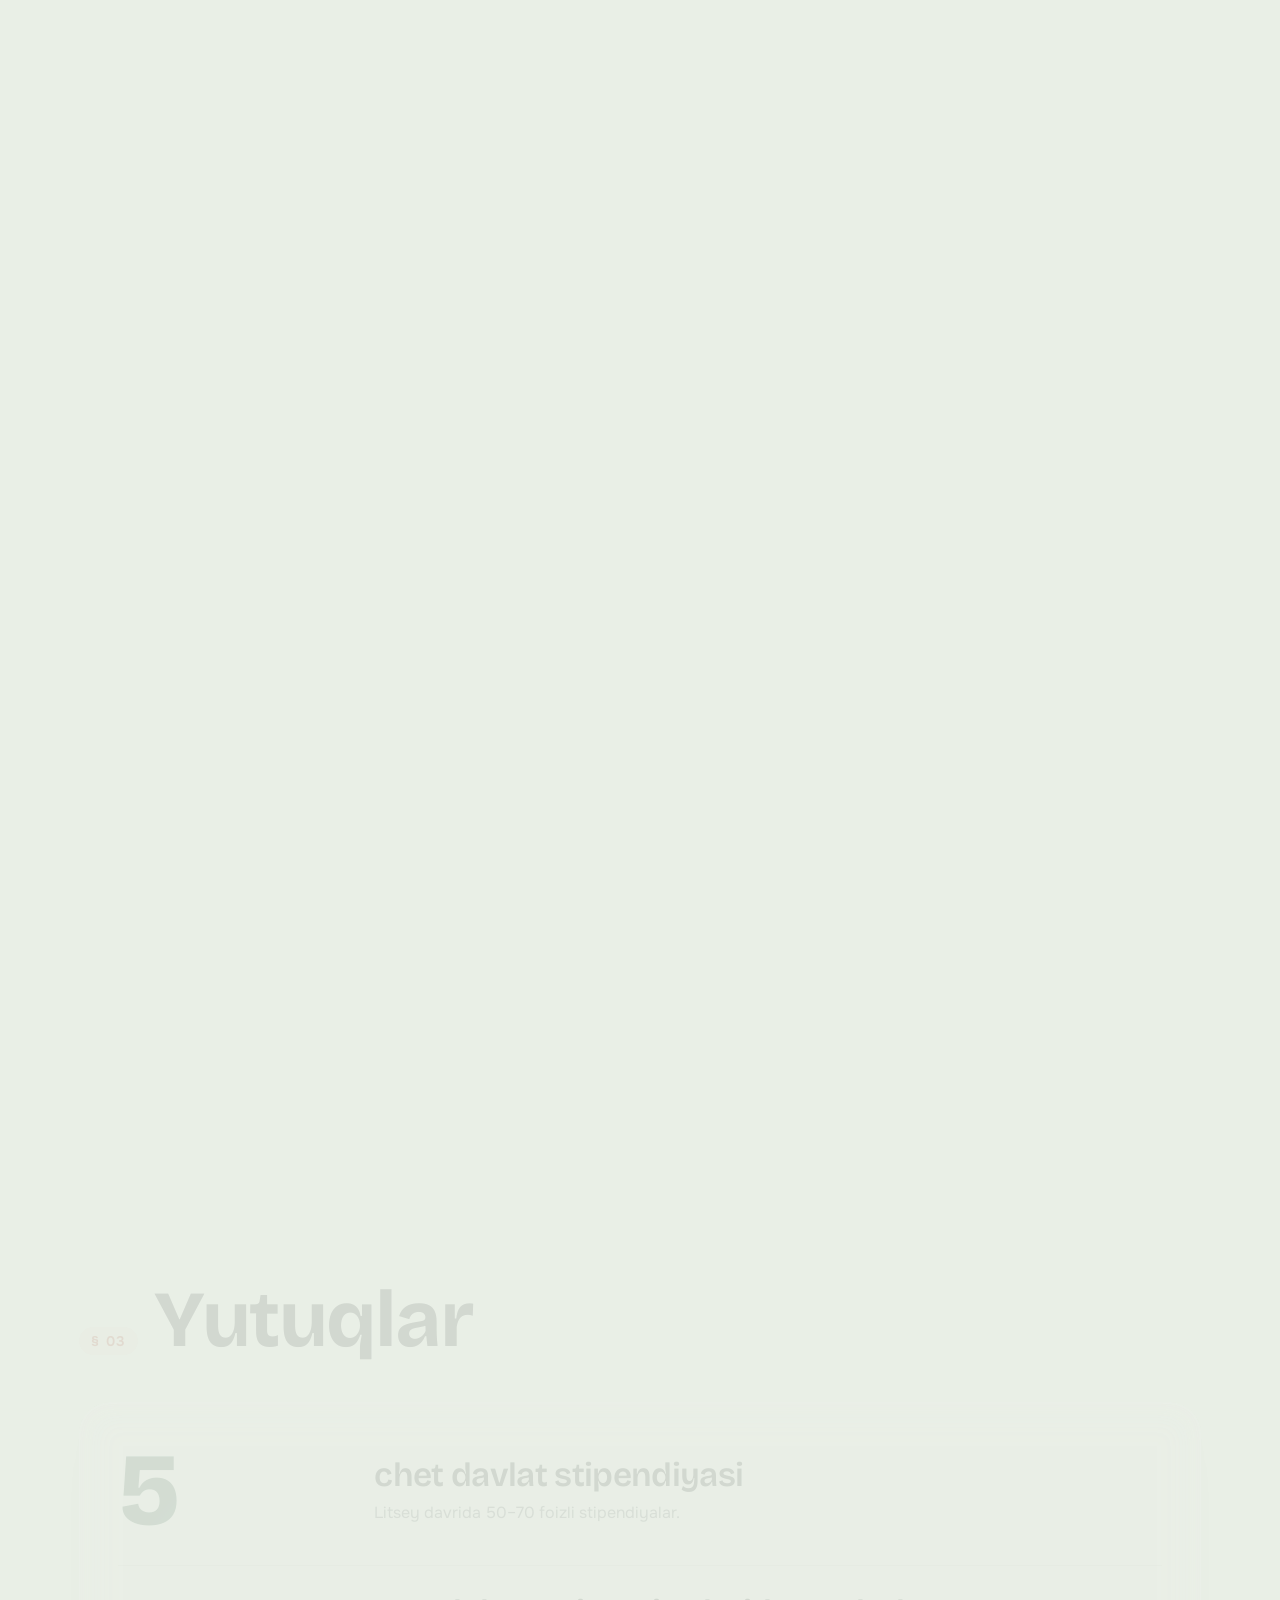
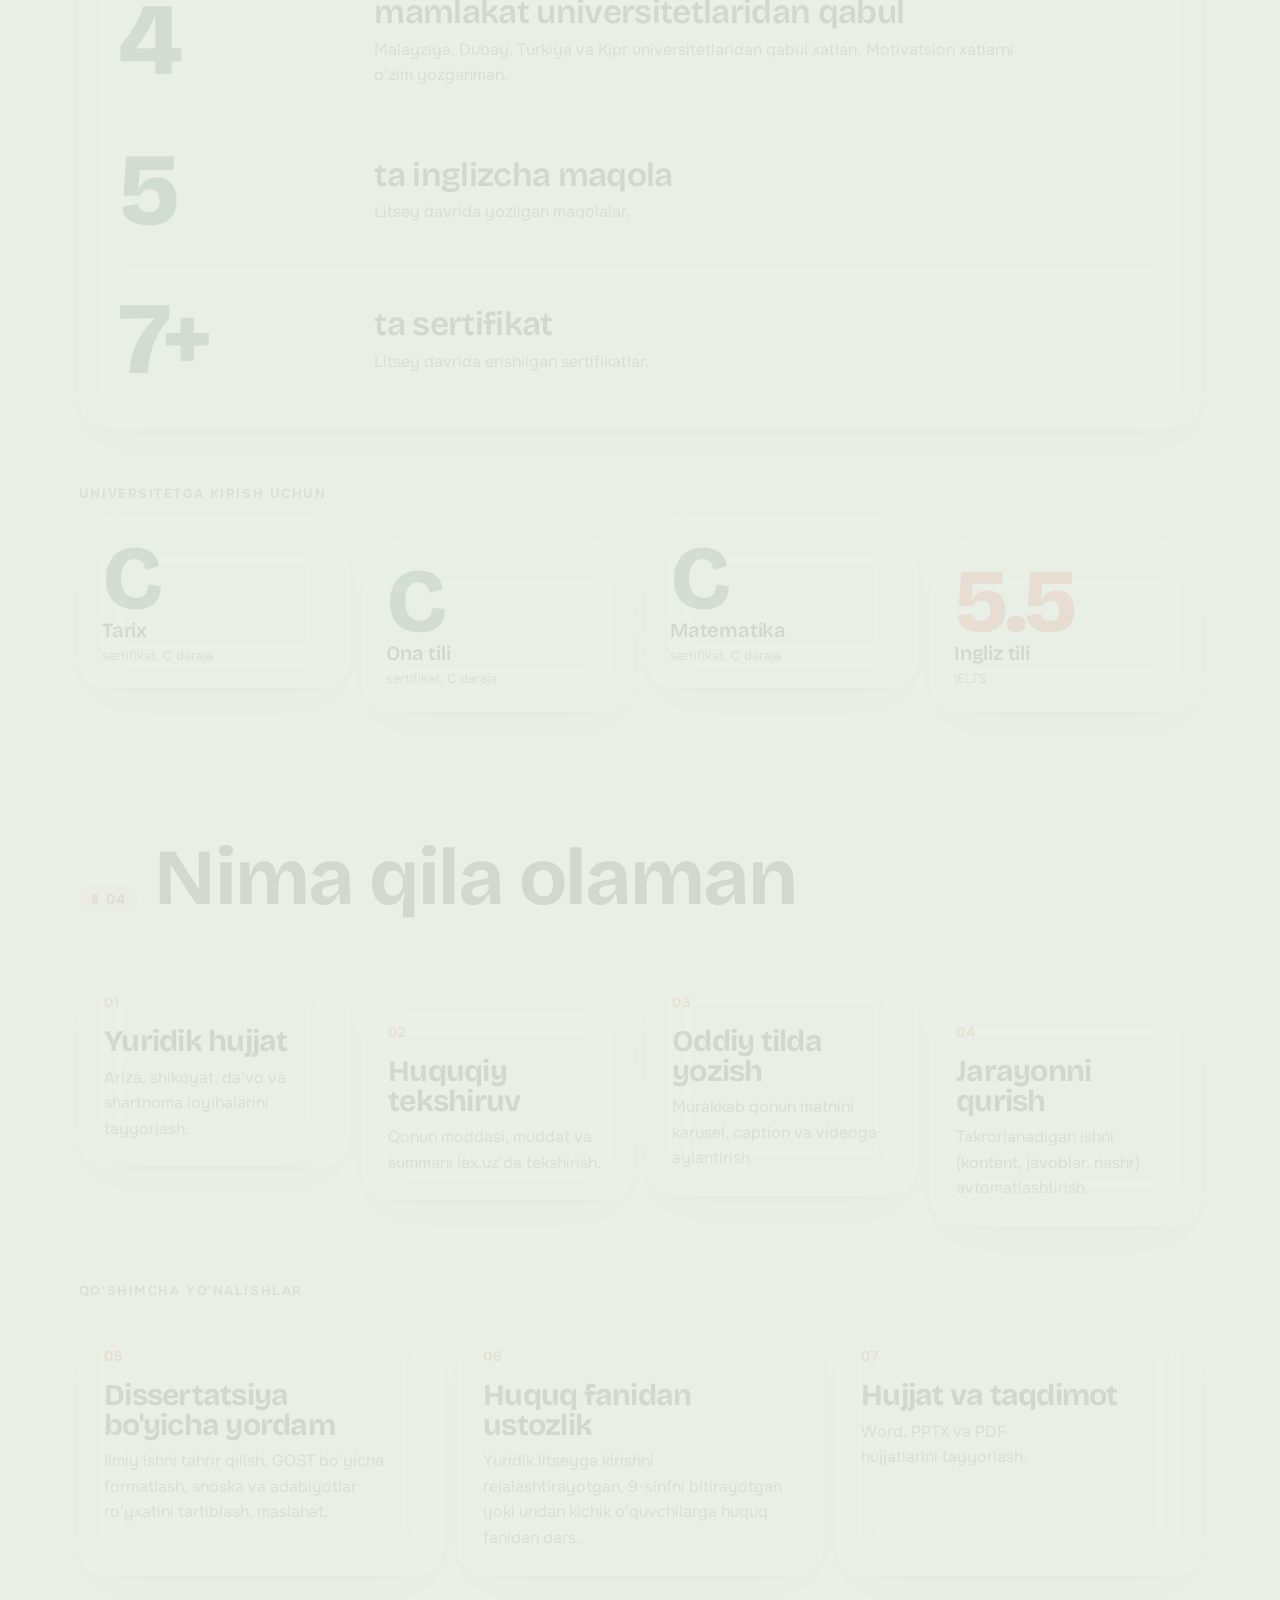
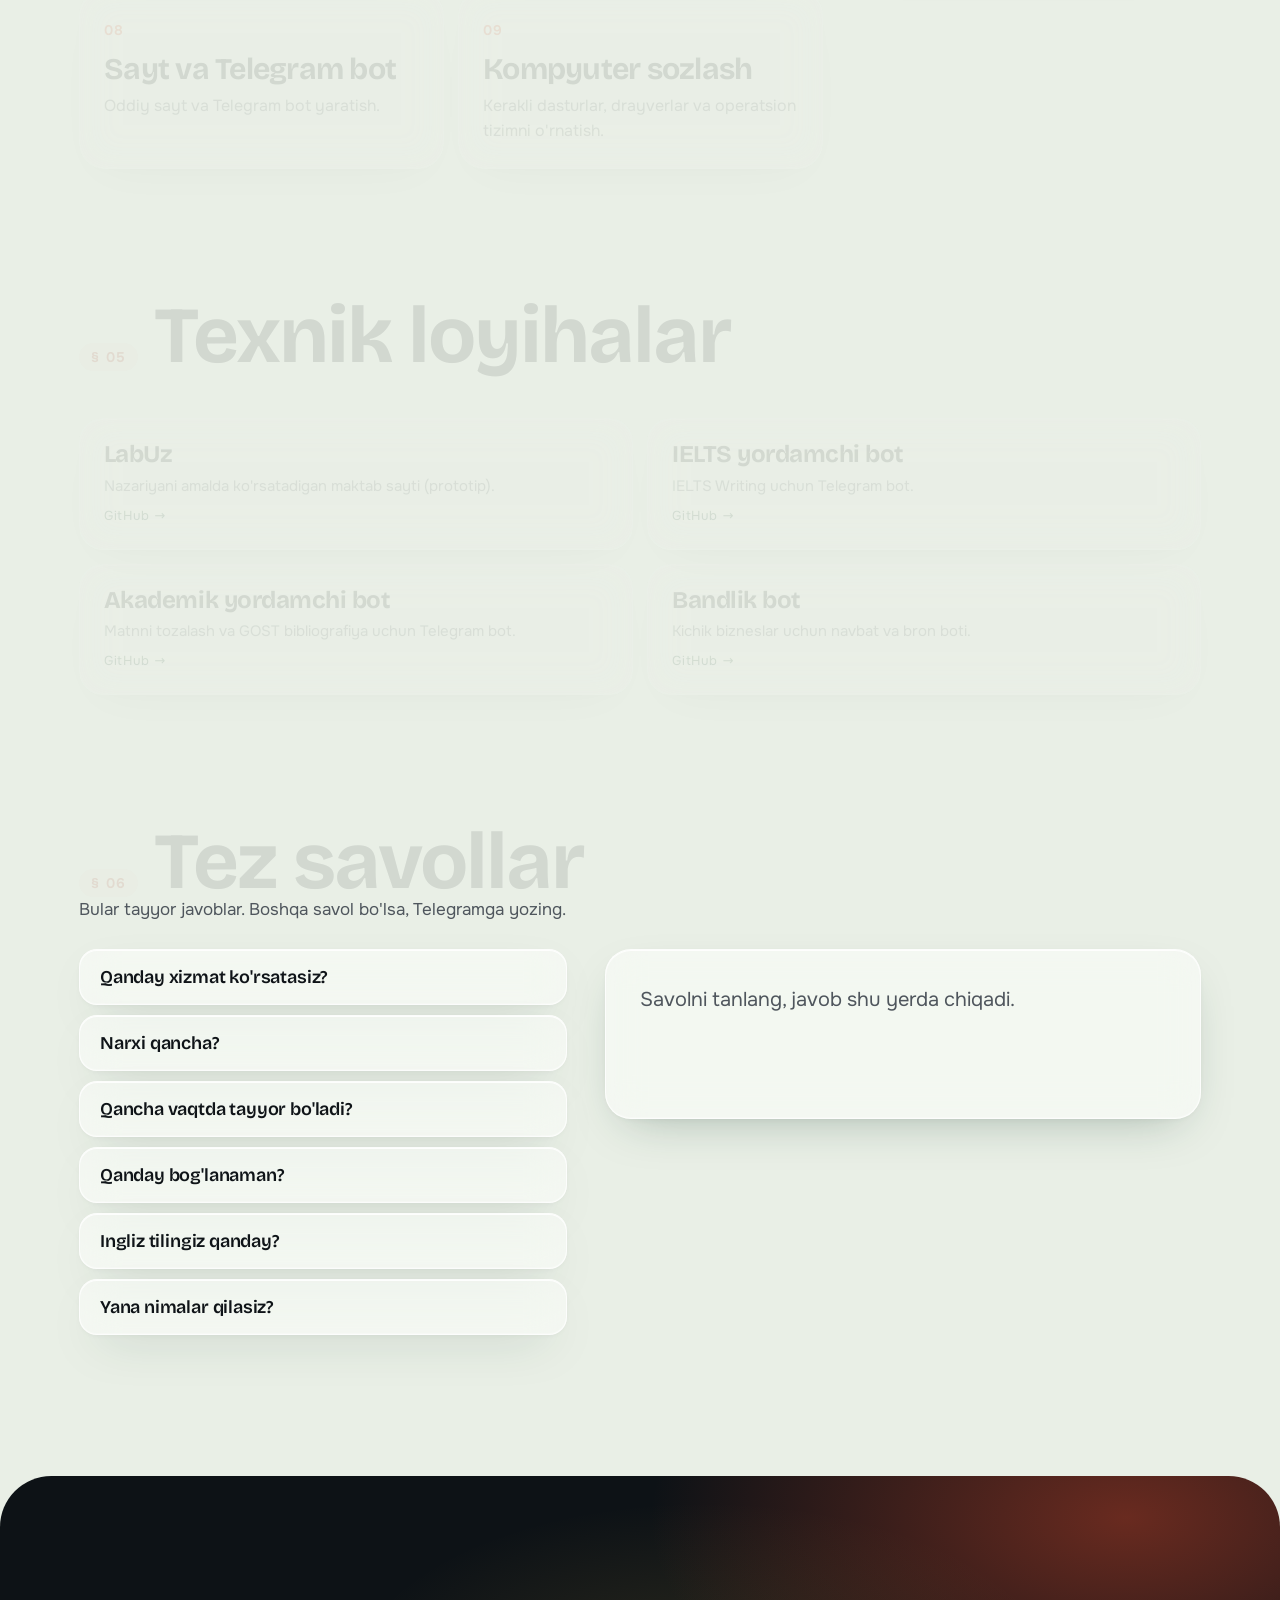
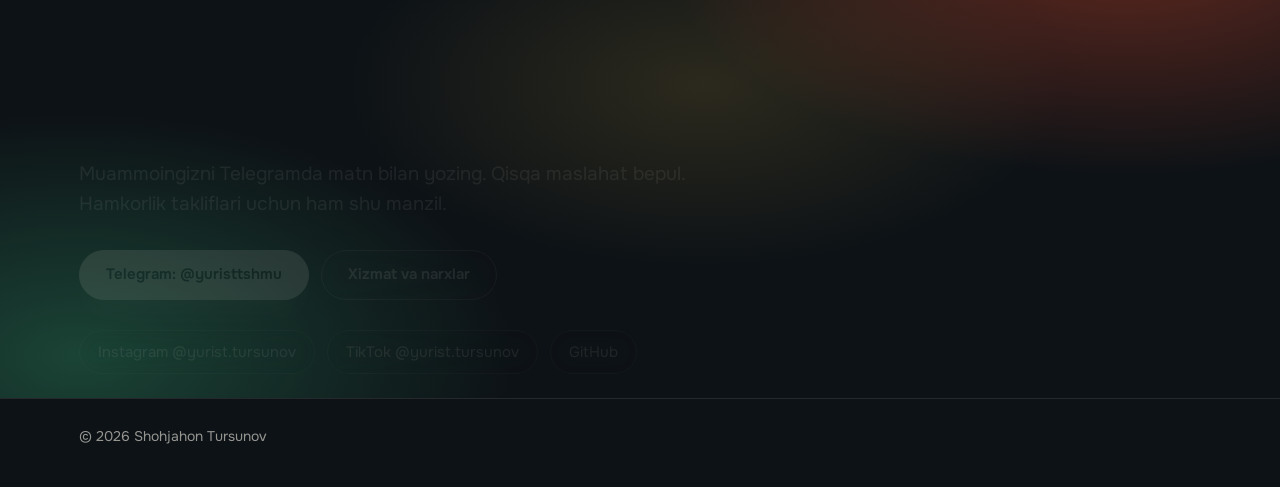
==== commit 4827c602: "Portfolio: qo'shimcha yo'nalishlar (dissertatsiya yordami, ustozlik, hujjat, sayt va bot, kompyuter " ====
--- a/index.html
+++ b/index.html
@@ -180,6 +180,7 @@
       <div class="skill glass shine" data-tilt><span class="n">03</span><h3>Oddiy tilda yozish</h3><p>Murakkab qonun matnini karusel, caption va videoga aylantirish.</p></div>
       <div class="skill glass shine" data-tilt><span class="n">04</span><h3>Jarayonni qurish</h3><p>Takrorlanadigan ishni (kontent, javoblar, nashr) avtomatlashtirish.</p></div>
     </div>
+    <h3 class="sub">Qo'shimcha yo'nalishlar</h3><div class="skills more"><div class="skill glass shine" data-tilt><span class="n">05</span><h3>Dissertatsiya bo'yicha yordam</h3><p>Ilmiy ishni tahrir qilish, GOST bo'yicha formatlash, snoska va adabiyotlar ro'yxatini tartiblash, maslahat.</p></div><div class="skill glass shine" data-tilt><span class="n">06</span><h3>Huquq fanidan ustozlik</h3><p>Yuridik litseyga kirishni rejalashtirayotgan, 9-sinfni bitirayotgan yoki undan kichik o'quvchilarga huquq fanidan dars.</p></div><div class="skill glass shine" data-tilt><span class="n">07</span><h3>Hujjat va taqdimot</h3><p>Word, PPTX va PDF hujjatlarini tayyorlash.</p></div><div class="skill glass shine" data-tilt><span class="n">08</span><h3>Sayt va Telegram bot</h3><p>Oddiy sayt va Telegram bot yaratish.</p></div><div class="skill glass shine" data-tilt><span class="n">09</span><h3>Kompyuter sozlash</h3><p>Kerakli dasturlar, drayverlar va operatsion tizimni o'rnatish.</p></div></div>
   </div>
 </section>
 
@@ -195,7 +196,7 @@
   </div>
 </section>
 
-<section class="sec" id="savol" aria-labelledby="h-q"><div class="wrap"><div class="sec-h"><span class="par">§ 06</span><h2 id="h-q">Tez savollar</h2></div><p class="qnote">Bular tayyor javoblar. Boshqa savol bo'lsa, Telegramga yozing.</p><div class="qwrap"><div class="qlist" role="group" aria-label="Savolni tanlang"><button type="button" class="qbtn glass" data-a="qa1" aria-pressed="false">Qanday xizmat ko'rsatasiz?</button><button type="button" class="qbtn glass" data-a="qa2" aria-pressed="false">Narxi qancha?</button><button type="button" class="qbtn glass" data-a="qa3" aria-pressed="false">Qancha vaqtda tayyor bo'ladi?</button><button type="button" class="qbtn glass" data-a="qa4" aria-pressed="false">Qanday bog'lanaman?</button><button type="button" class="qbtn glass" data-a="qa5" aria-pressed="false">Ingliz tilingiz qanday?</button></div><div class="qans glass" id="qans" role="status" aria-live="polite" data-empty="Savolni tanlang, javob shu yerda chiqadi."><p class="qempty">Savolni tanlang, javob shu yerda chiqadi.</p></div></div><template id="qa1"><p>Ariza, shikoyat, da'vo va shartnoma loyihalarini tayyorlayman. Sud vakilligi advokat ishi, uni men qilmayman.</p></template><template id="qa2"><p>Qisqa maslahat bepul. Oddiy ariza 60 000 so'm, shartnoma loyihasi 170 000–300 000 so'm. Shoshilinch bo'lsa narx 50% ga oshadi.</p></template><template id="qa3"><p>Shoshilinch buyurtma bo'lsa hujjat 24 soat ichida tayyor bo'ladi.</p></template><template id="qa4"><p>Telegramda @yuristtshmu ga muammoni matn bilan yozing.</p></template><template id="qa5"><p>Ingliz tilidan IELTS 5.5. Sayt o'zbek, rus va ingliz tillarida.</p></template></div></section>
+<section class="sec" id="savol" aria-labelledby="h-q"><div class="wrap"><div class="sec-h"><span class="par">§ 06</span><h2 id="h-q">Tez savollar</h2></div><p class="qnote">Bular tayyor javoblar. Boshqa savol bo'lsa, Telegramga yozing.</p><div class="qwrap"><div class="qlist" role="group" aria-label="Savolni tanlang"><button type="button" class="qbtn glass" data-a="qa1" aria-pressed="false">Qanday xizmat ko'rsatasiz?</button><button type="button" class="qbtn glass" data-a="qa2" aria-pressed="false">Narxi qancha?</button><button type="button" class="qbtn glass" data-a="qa3" aria-pressed="false">Qancha vaqtda tayyor bo'ladi?</button><button type="button" class="qbtn glass" data-a="qa4" aria-pressed="false">Qanday bog'lanaman?</button><button type="button" class="qbtn glass" data-a="qa5" aria-pressed="false">Ingliz tilingiz qanday?</button><button type="button" class="qbtn glass" data-a="qa6" aria-pressed="false">Yana nimalar qilasiz?</button></div><div class="qans glass" id="qans" role="status" aria-live="polite" data-empty="Savolni tanlang, javob shu yerda chiqadi."><p class="qempty">Savolni tanlang, javob shu yerda chiqadi.</p></div></div><template id="qa1"><p>Ariza, shikoyat, da'vo va shartnoma loyihalarini tayyorlayman. Sud vakilligi advokat ishi, uni men qilmayman.</p></template><template id="qa2"><p>Qisqa maslahat bepul. Oddiy ariza 60 000 so'm, shartnoma loyihasi 170 000–300 000 so'm. Shoshilinch bo'lsa narx 50% ga oshadi.</p></template><template id="qa3"><p>Shoshilinch buyurtma bo'lsa hujjat 24 soat ichida tayyor bo'ladi.</p></template><template id="qa4"><p>Telegramda @yuristtshmu ga muammoni matn bilan yozing.</p></template><template id="qa5"><p>Ingliz tilidan IELTS 5.5. Sayt o'zbek, rus va ingliz tillarida.</p></template><template id="qa6"><p>Dissertatsiyani tahrir va formatlashga yordam, 9-sinfgacha o'quvchilarga huquq fanidan ustozlik, hujjat va taqdimot, sayt va Telegram bot, kompyuterga dastur va tizim o'rnatish.</p></template></div></section>
 
 <section class="contact" id="aloqa" aria-labelledby="h-c">
   <div class="wrap">
--- a/assets/style.css
+++ b/assets/style.css
@@ -128,7 +128,7 @@
 /* sections */
 section.sec{padding:clamp(76px,10vw,140px) 0 0}
 .sec-h{display:flex;align-items:baseline;gap:16px;flex-wrap:wrap;margin-bottom:clamp(24px,3.4vw,44px)}
-.par{font:600 14px var(--body);letter-spacing:.1em;color:var(--red);white-space:nowrap;padding:5px 12px;border-radius:999px;background:rgba(217,72,43,.1)}
+.par{font:600 14px var(--body);letter-spacing:.1em;color:#a52f17;white-space:nowrap;padding:5px 12px;border-radius:999px;background:rgba(217,72,43,.1)}
 .sec h2{font-size:clamp(40px,6.2vw,92px)}
 .works h2{font-size:clamp(40px,5.2vw,76px)}
 
@@ -250,5 +250,7 @@
 @media (min-width:900px){.skills{align-items:start}.skill:nth-child(even){margin-top:clamp(16px,2.4vw,36px)}.tiles{align-items:start}.tile:nth-child(even){margin-top:clamp(12px,1.8vw,26px)}}
 .deck .gcard{cursor:grab;user-select:none;-webkit-user-select:none}
 .deck .gcard.drag{cursor:grabbing;z-index:6}
+@media (min-width:981px){.skills.more{grid-template-columns:repeat(3,1fr)}}
+@media (min-width:900px){.skills.more{align-items:stretch}.skills.more .skill:nth-child(even){margin-top:0}}
 
 .gcard .sm6{margin-top:6px}
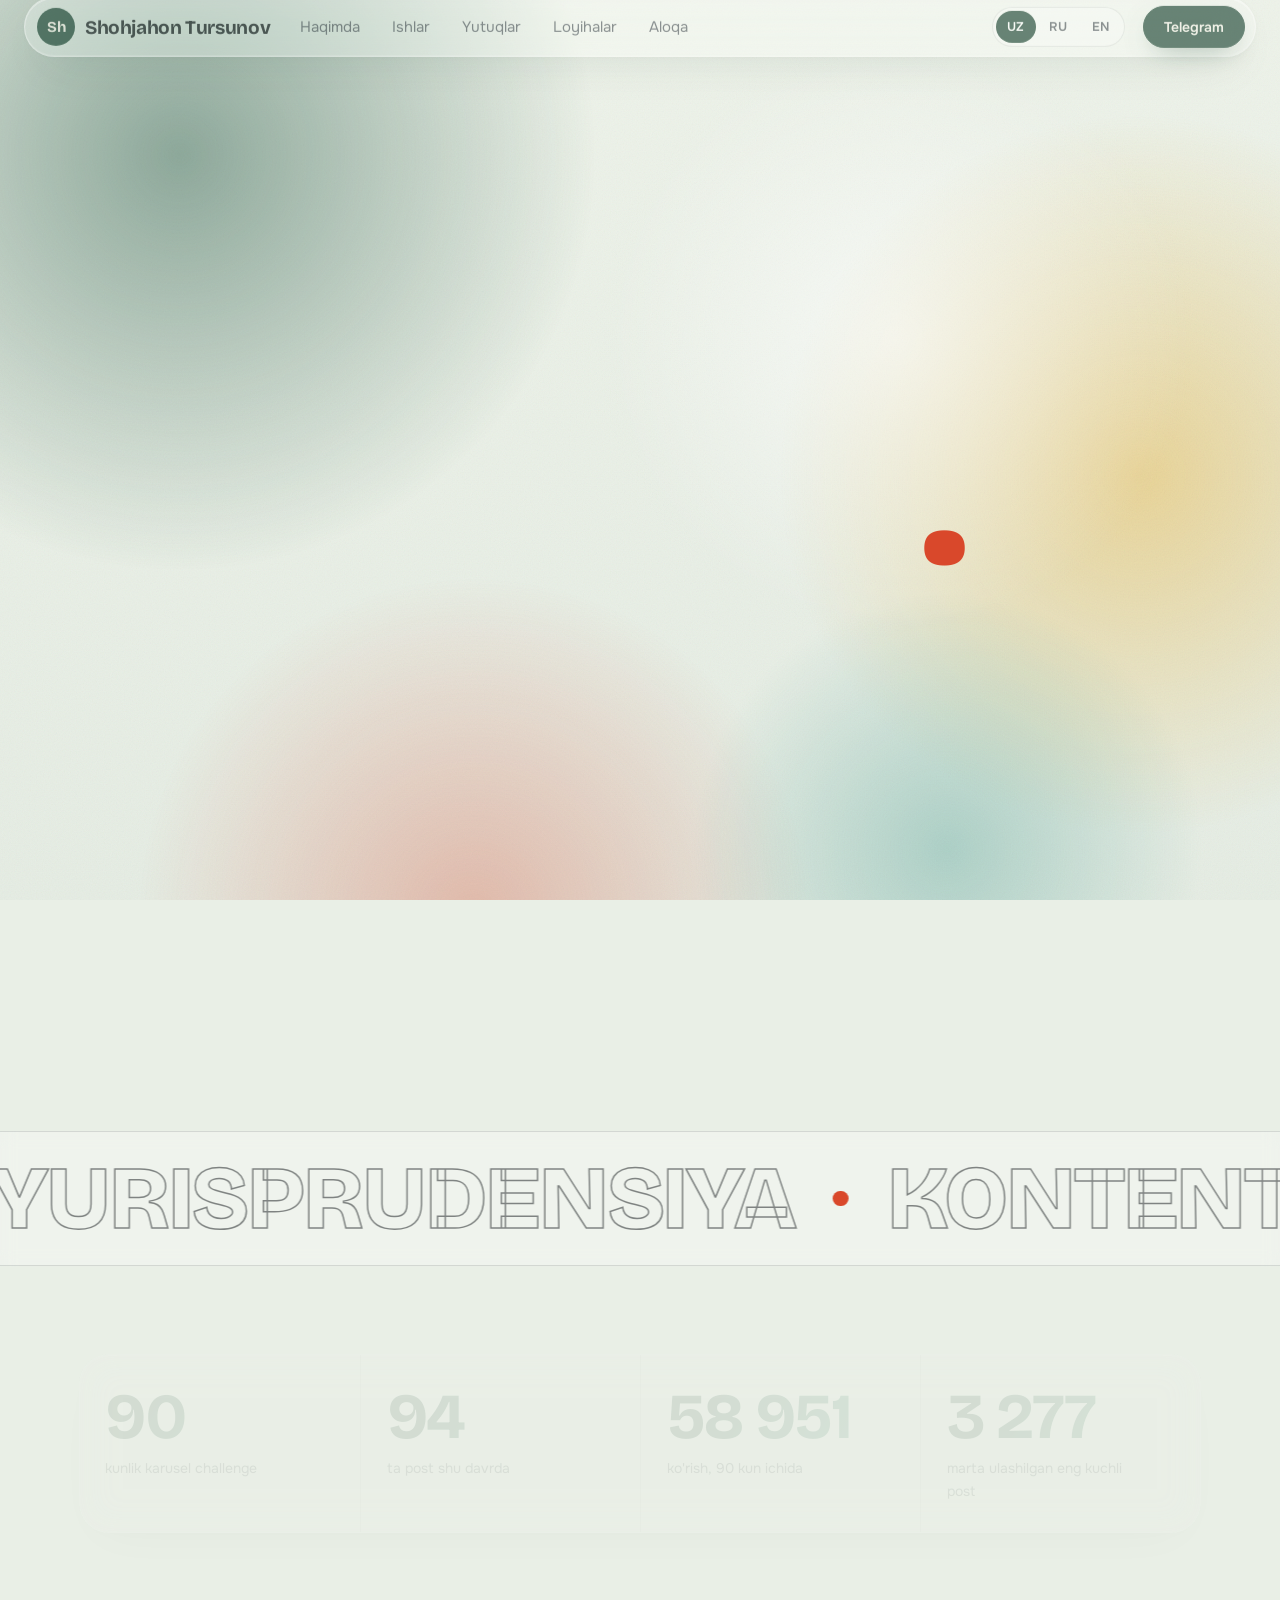
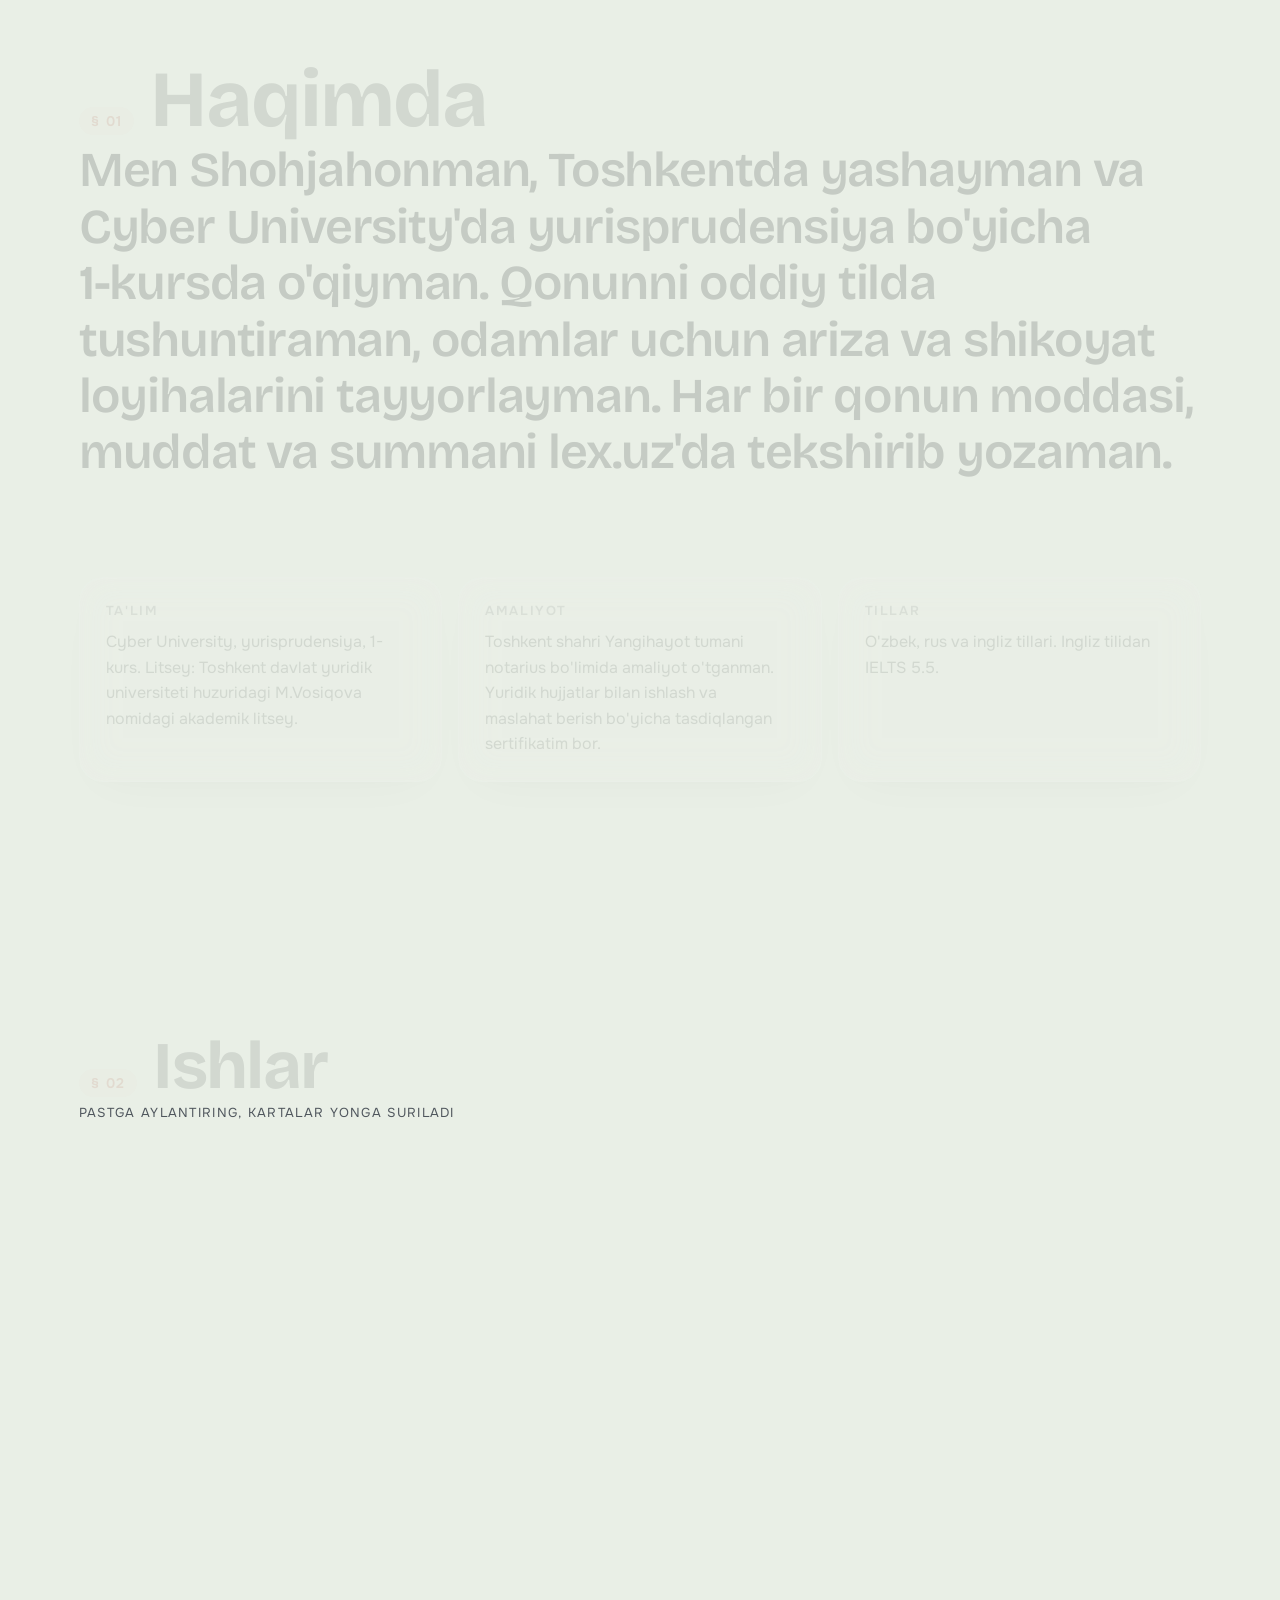
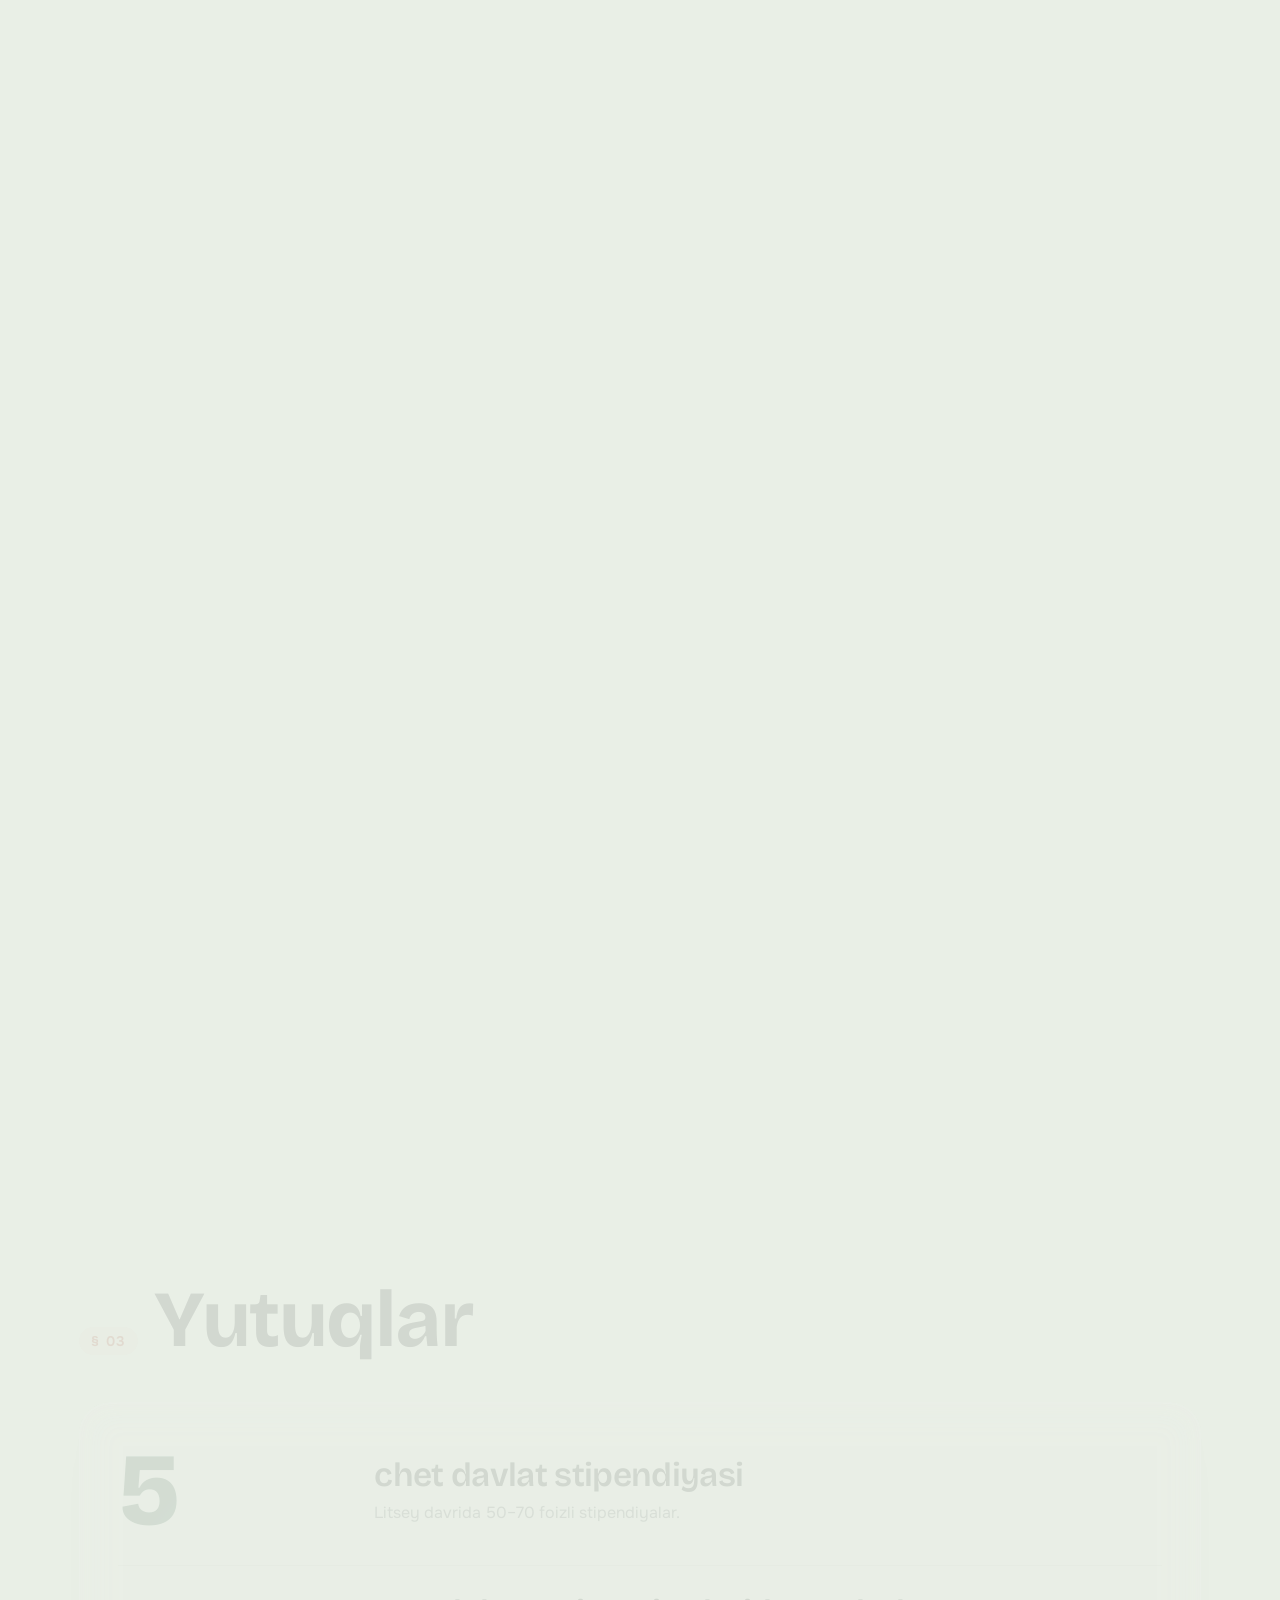
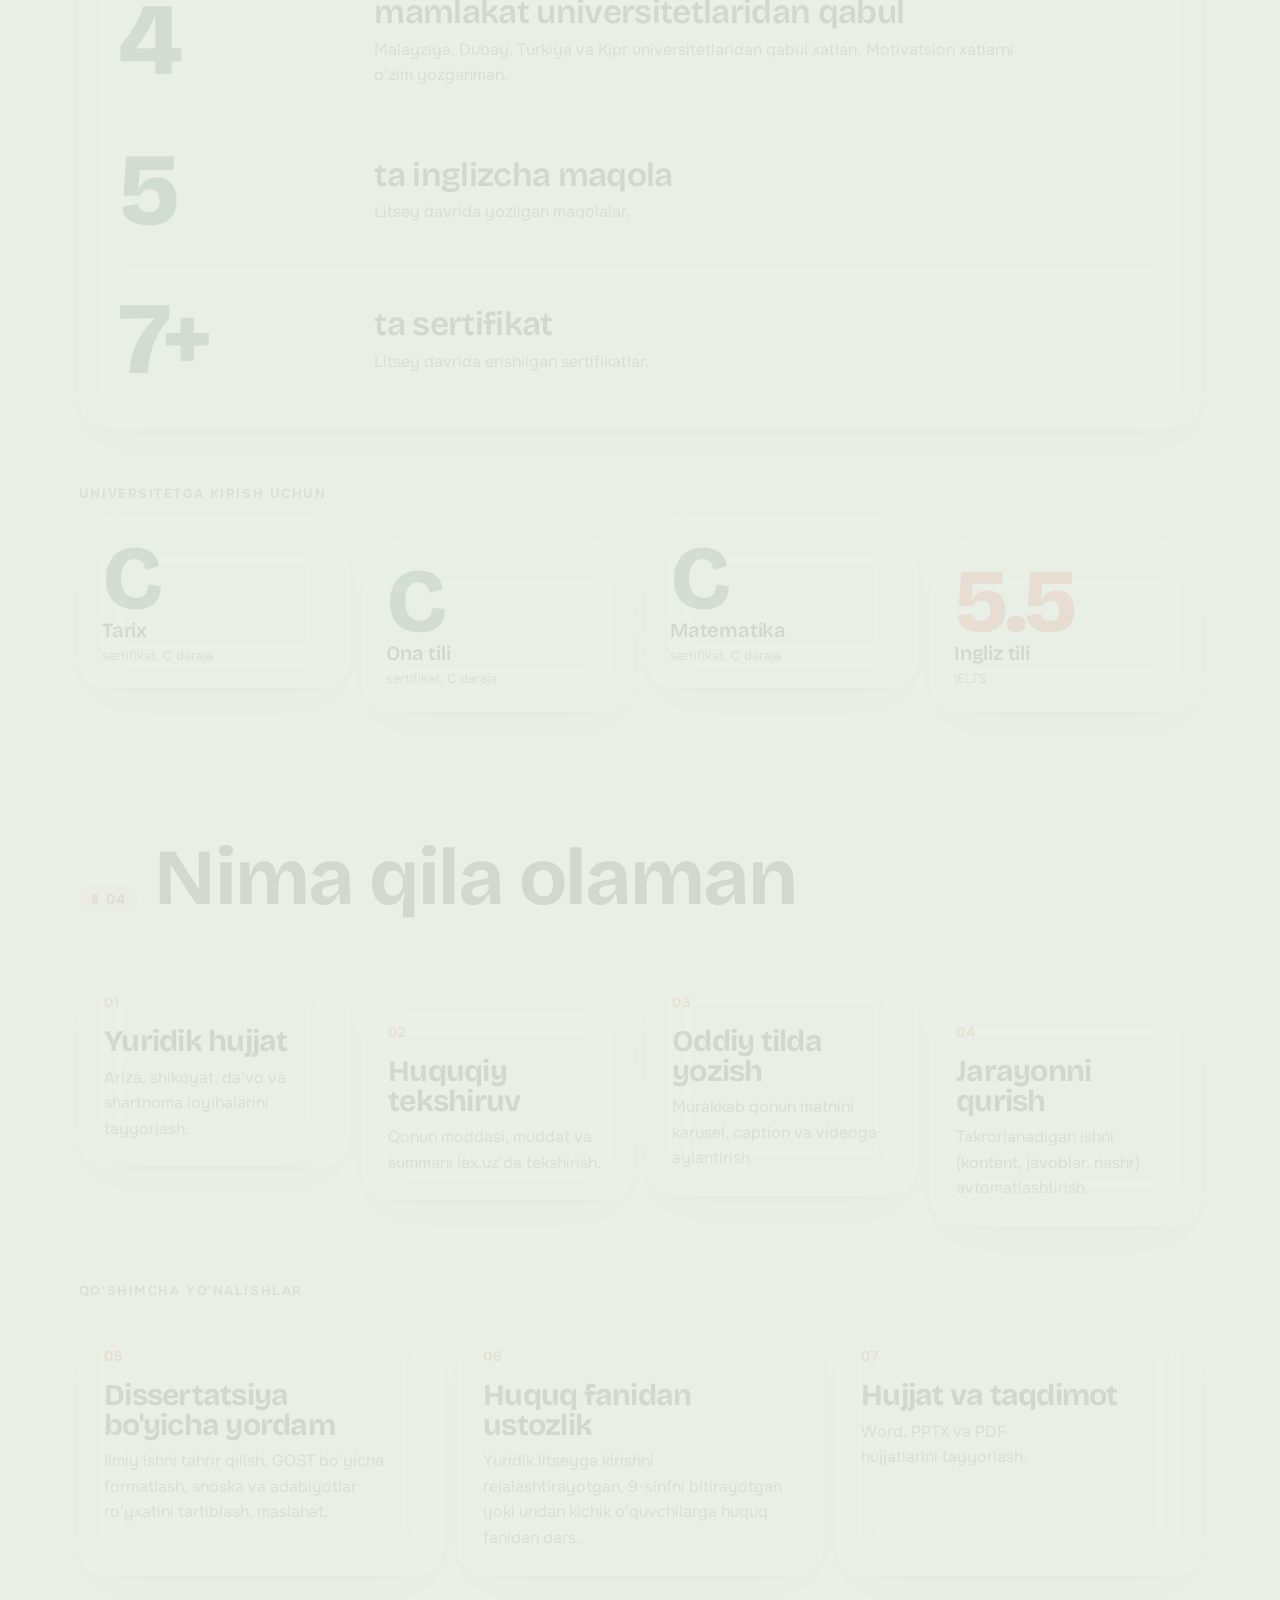
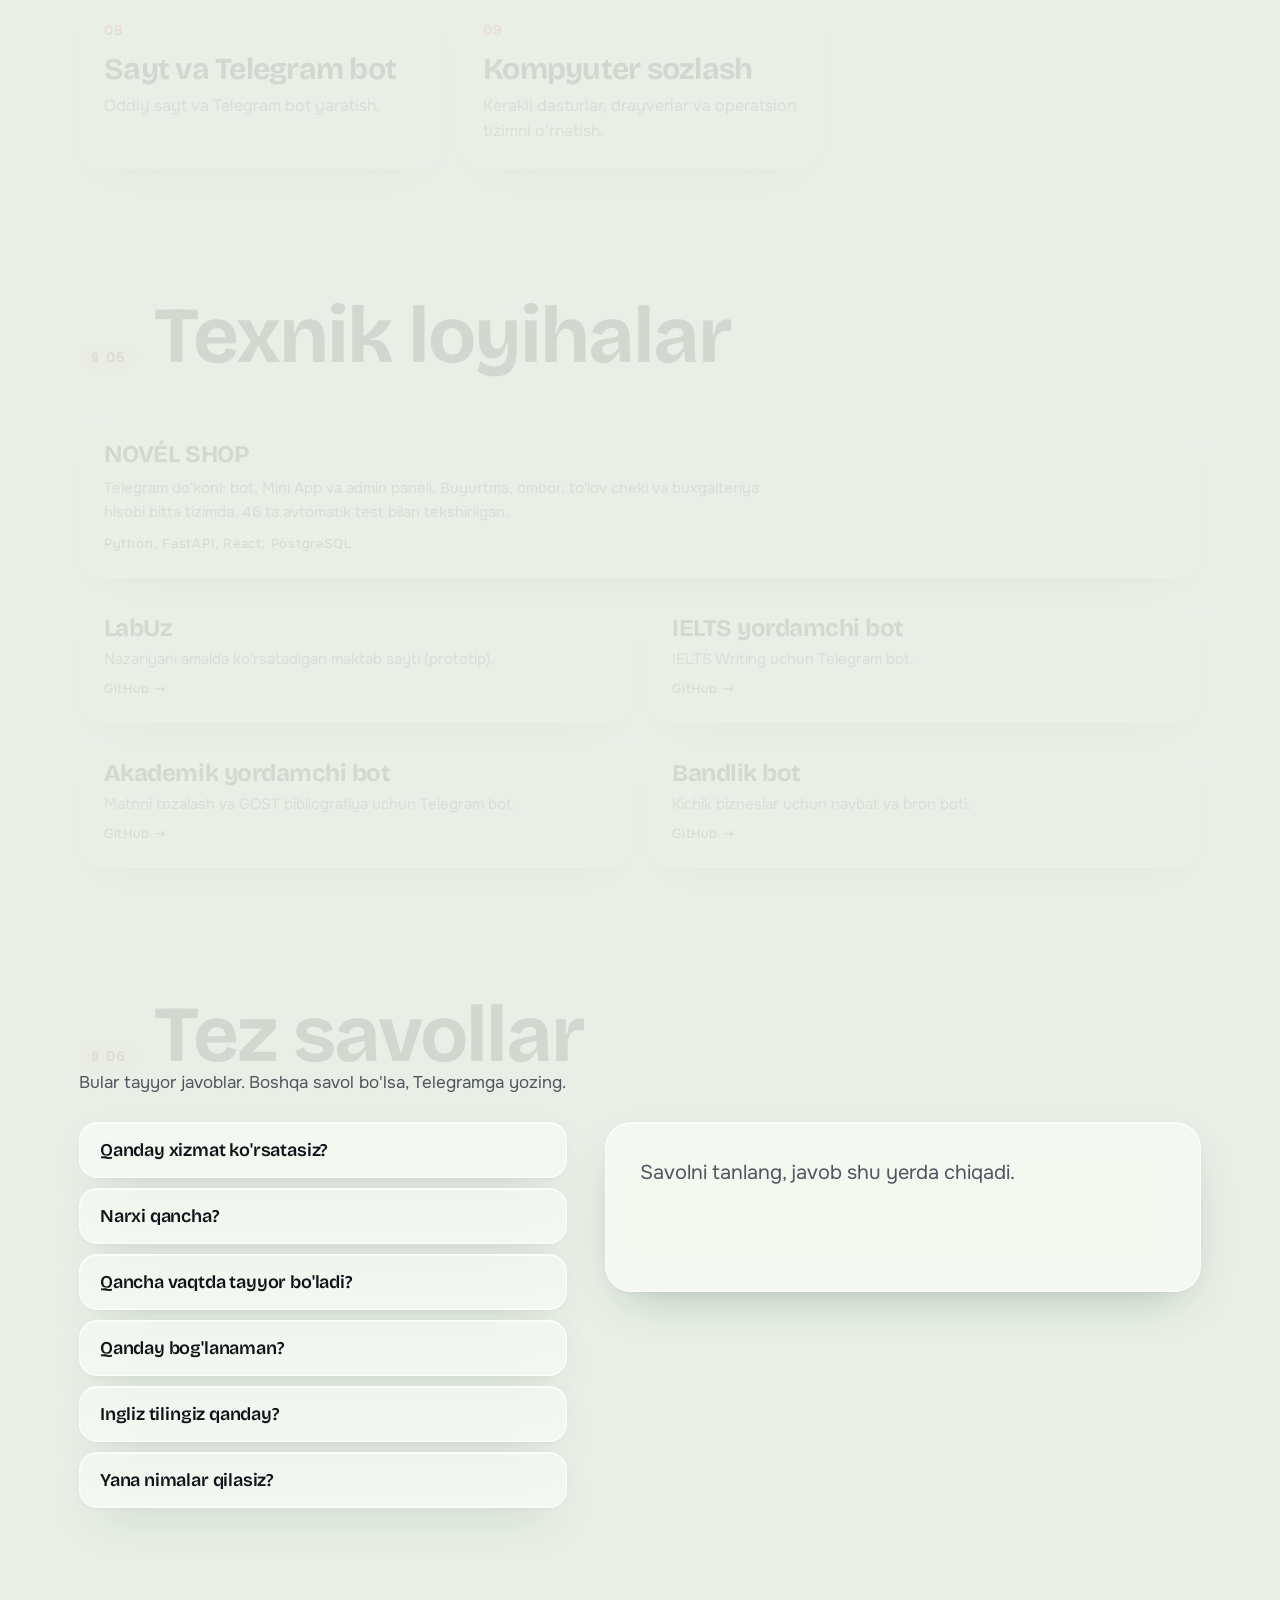
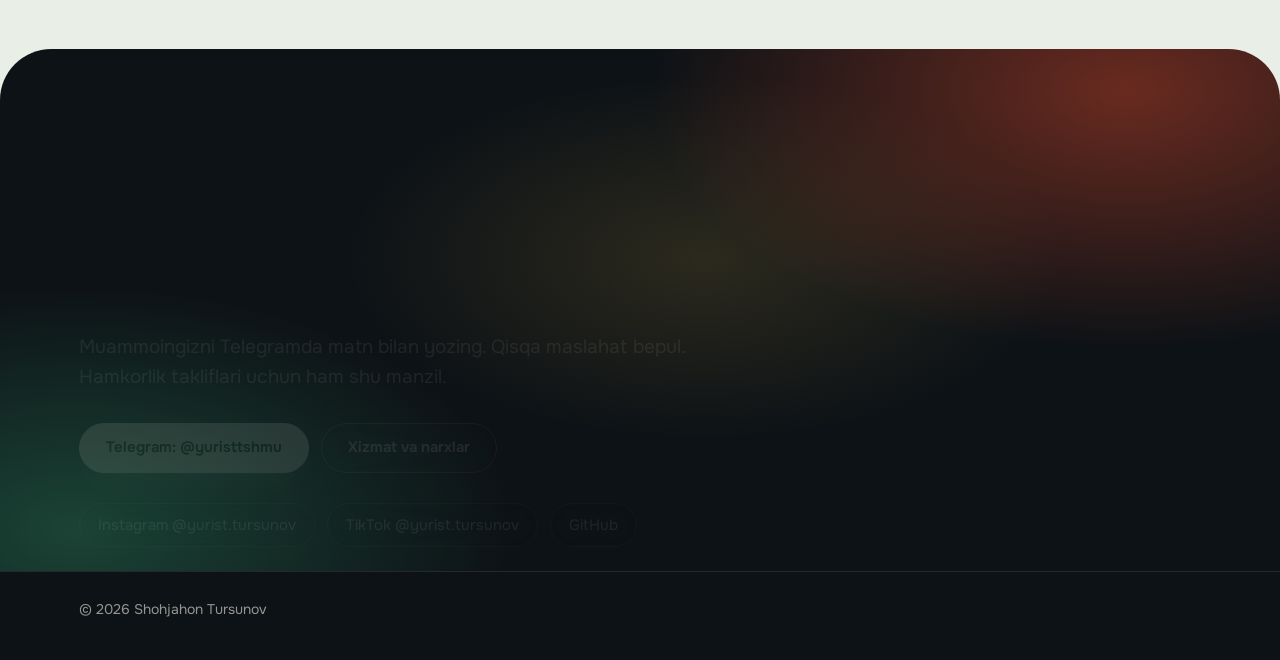
==== commit e94557fb: "Portfolio: NOVEL SHOP loyihasi qo'shildi (uz/ru/en) Texnik loyihalar bo'limida birinchi, keng kartoc" ====
--- a/index.html
+++ b/index.html
@@ -188,6 +188,7 @@
   <div class="wrap">
     <div class="sec-h"><span class="par">§ 05</span><h2 id="h-l">Texnik loyihalar</h2></div>
     <div class="tech">
+      <div class="card wide glass shine"><b translate="no">NOVÉL SHOP</b><span>Telegram do'koni: bot, Mini App va admin paneli. Buyurtma, ombor, to'lov cheki va buxgalteriya hisobi bitta tizimda. 46 ta avtomatik test bilan tekshirilgan.</span><em>Python, FastAPI, React, PostgreSQL</em></div>
       <a class="glass shine" href="https://github.com/YURISTTURSUNOV/labuz" rel="noopener noreferrer"><b>LabUz</b><span>Nazariyani amalda ko'rsatadigan maktab sayti (prototip).</span><em>GitHub →</em></a>
       <a class="glass shine" href="https://github.com/YURISTTURSUNOV/ielts-yordamchi-bot" rel="noopener noreferrer"><b>IELTS yordamchi bot</b><span>IELTS Writing uchun Telegram bot.</span><em>GitHub →</em></a>
       <a class="glass shine" href="https://github.com/YURISTTURSUNOV/akademik-yordamchi-bot" rel="noopener noreferrer"><b>Akademik yordamchi bot</b><span>Matnni tozalash va GOST bibliografiya uchun Telegram bot.</span><em>GitHub →</em></a>
--- a/assets/style.css
+++ b/assets/style.css
@@ -73,7 +73,7 @@
 .btn.ghost{background:rgba(255,255,255,.4);color:var(--ink);border-color:rgba(15,20,24,.55);-webkit-backdrop-filter:blur(10px);backdrop-filter:blur(10px)}
 .btn.ghost:hover{background:var(--ink);color:#fff;border-color:var(--ink)}
 .bar .btn{min-height:42px;padding:0 20px;font-size:14px;white-space:nowrap}
-@media (max-width:820px){nav.menu{display:none}}
+@media (max-width:1080px){nav.menu{display:none}}
 @media (max-width:430px){.logo b{display:none}}
 
 /* ===== hero ===== */
@@ -201,8 +201,10 @@
 
 /* tech */
 .tech{display:grid;grid-template-columns:repeat(2,1fr);gap:14px}
-.tech a{display:flex;flex-direction:column;gap:6px;padding:22px 24px;border-radius:24px;text-decoration:none;transition:border-color .25s}
+.tech a,.tech .card{display:flex;flex-direction:column;gap:6px;padding:22px 24px;border-radius:24px;text-decoration:none;transition:border-color .25s}
 .tech a:hover{border-color:rgba(23,64,47,.55)}
+.tech .wide{grid-column:1/-1;gap:8px}
+.tech .wide span{max-width:68ch}
 .tech b{font:700 24px/1.1 var(--display);letter-spacing:-.02em}
 .tech span{color:var(--muted);font-size:15px}
 .tech em{font-style:normal;font-size:13px;color:var(--green);letter-spacing:.06em;margin-top:2px;transition:letter-spacing .3s}
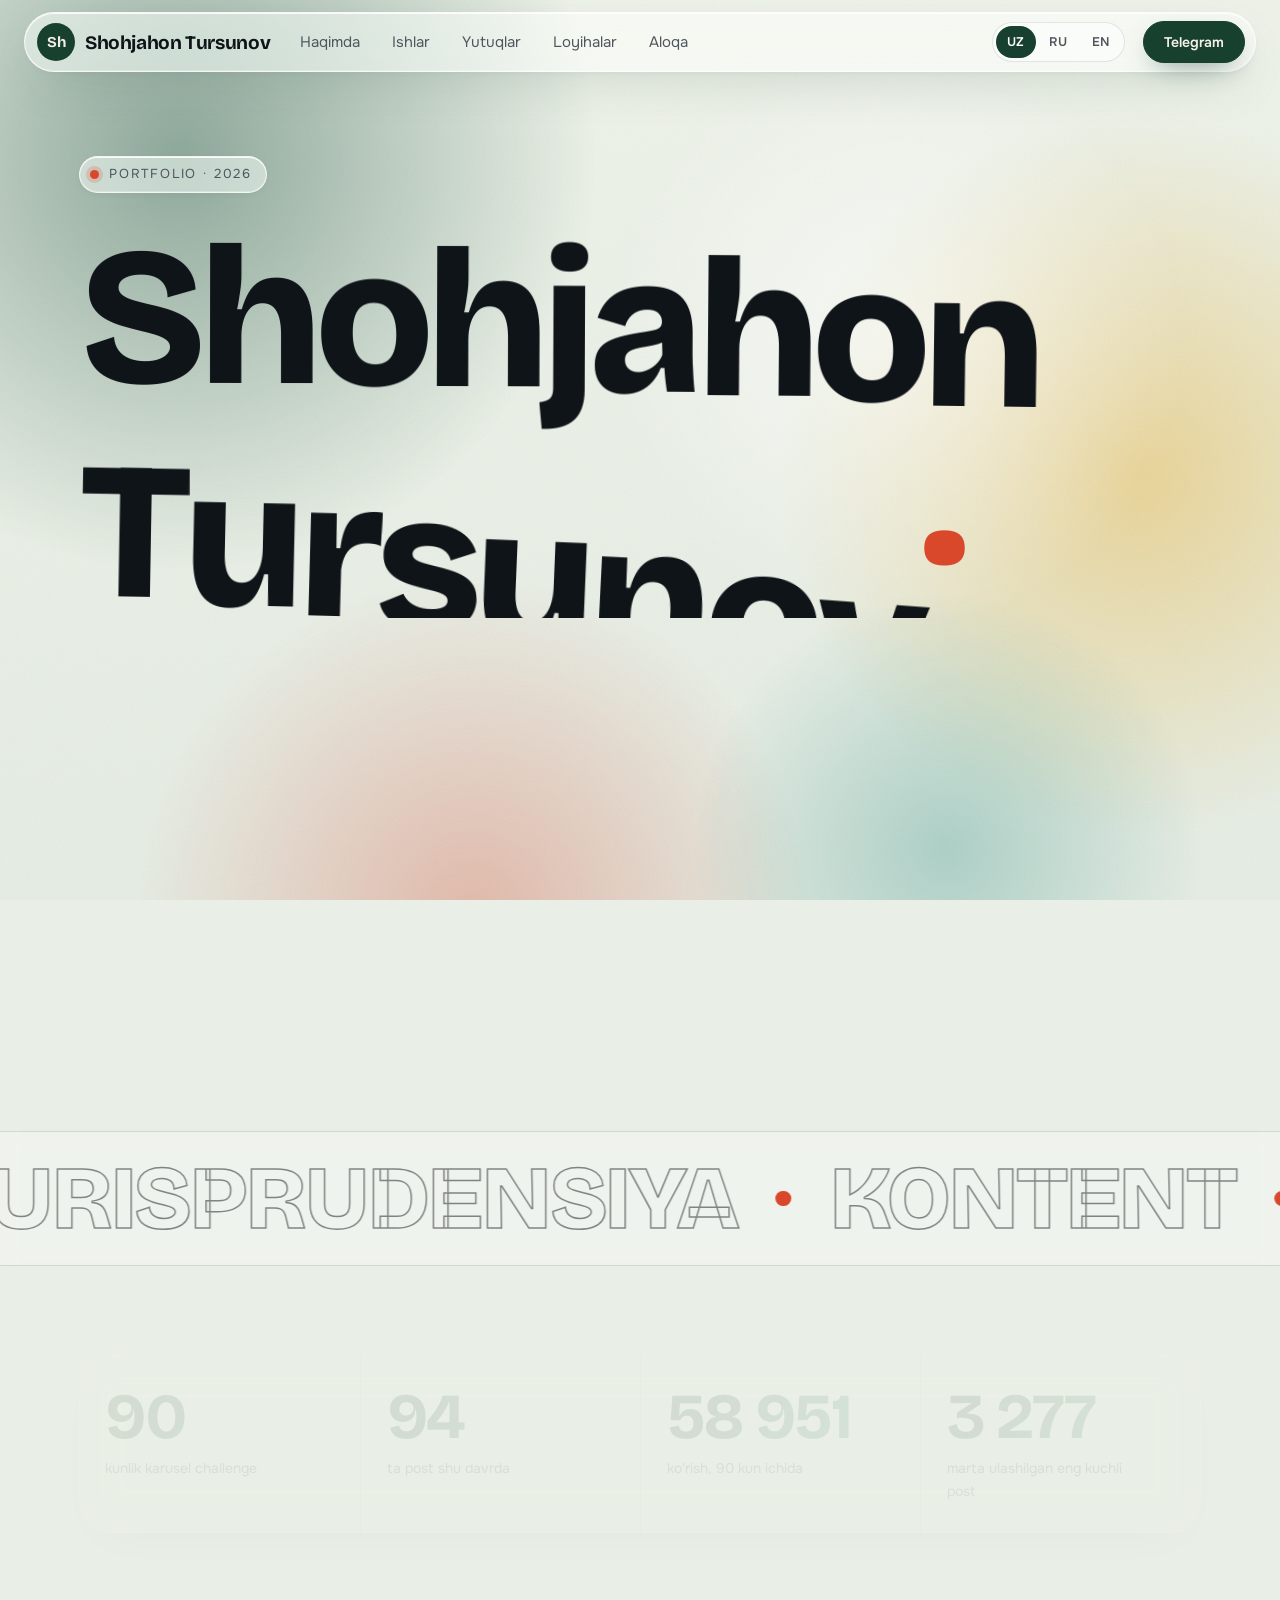
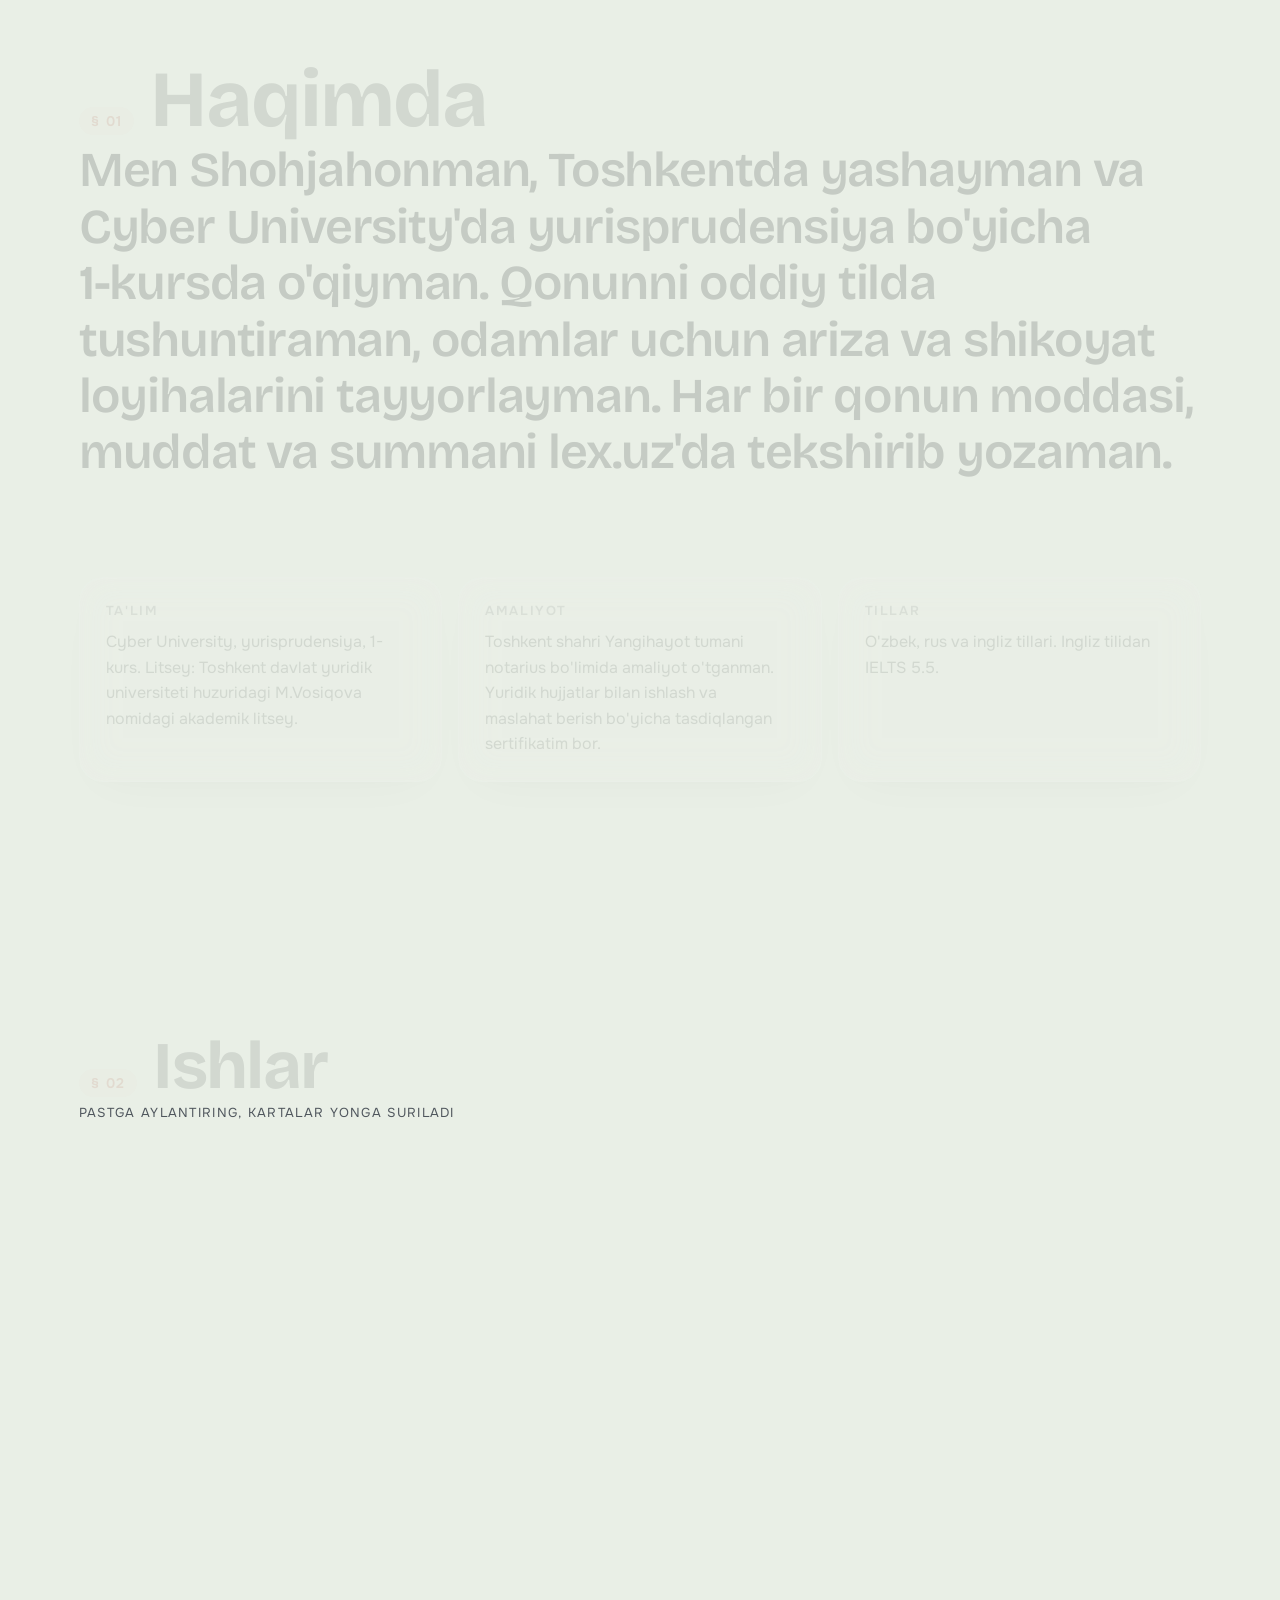
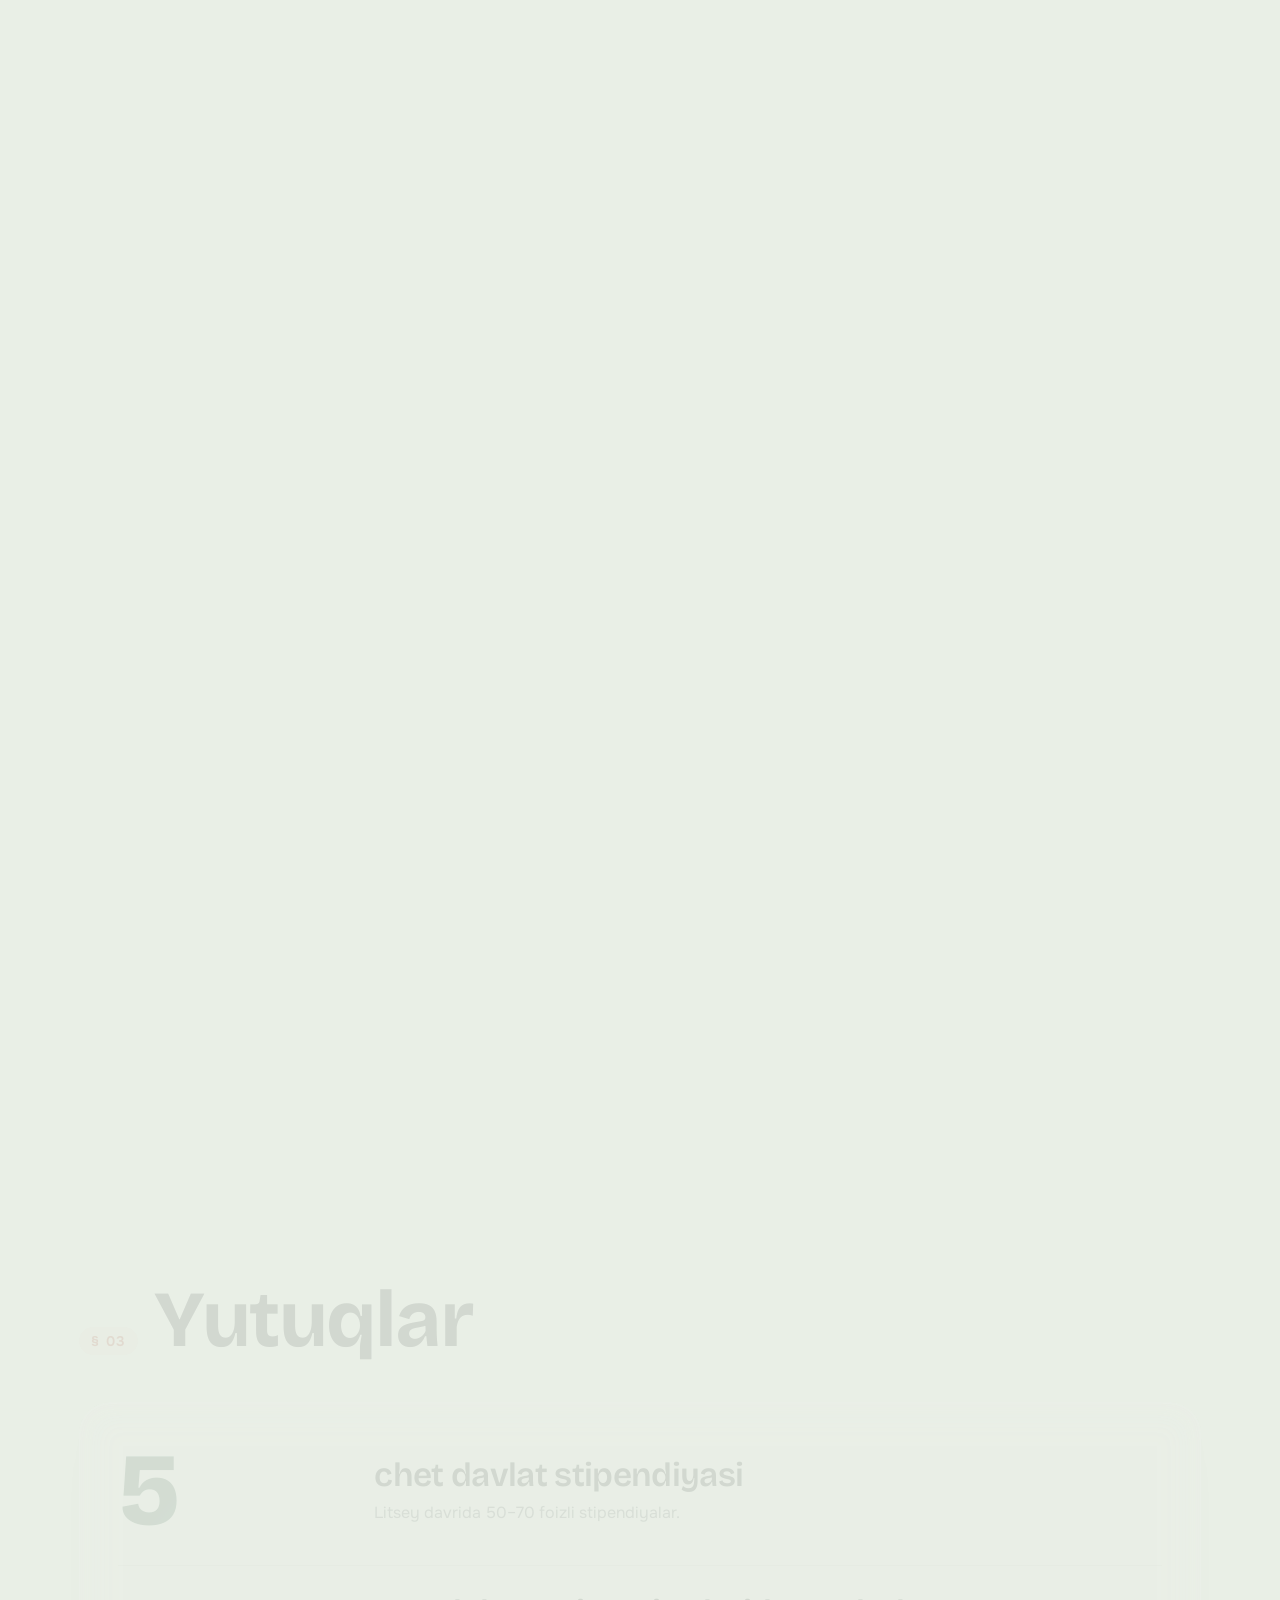
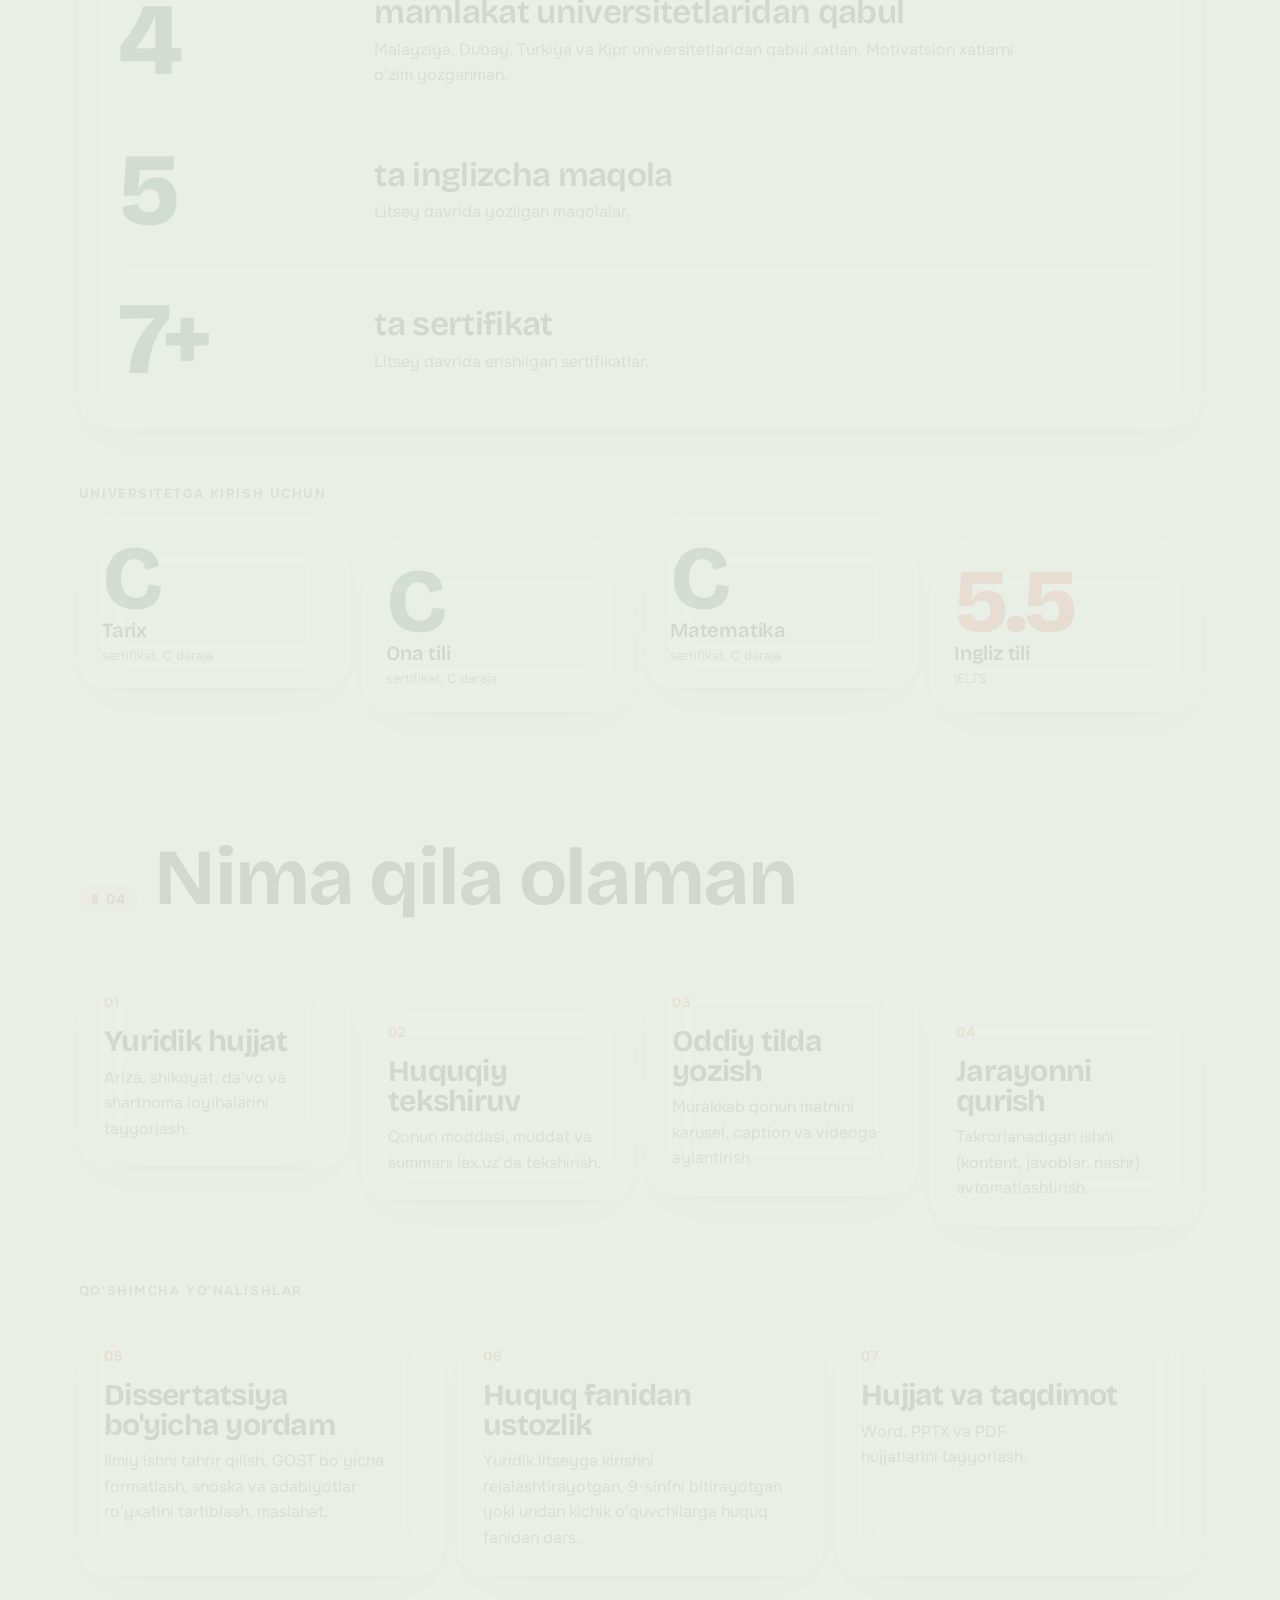
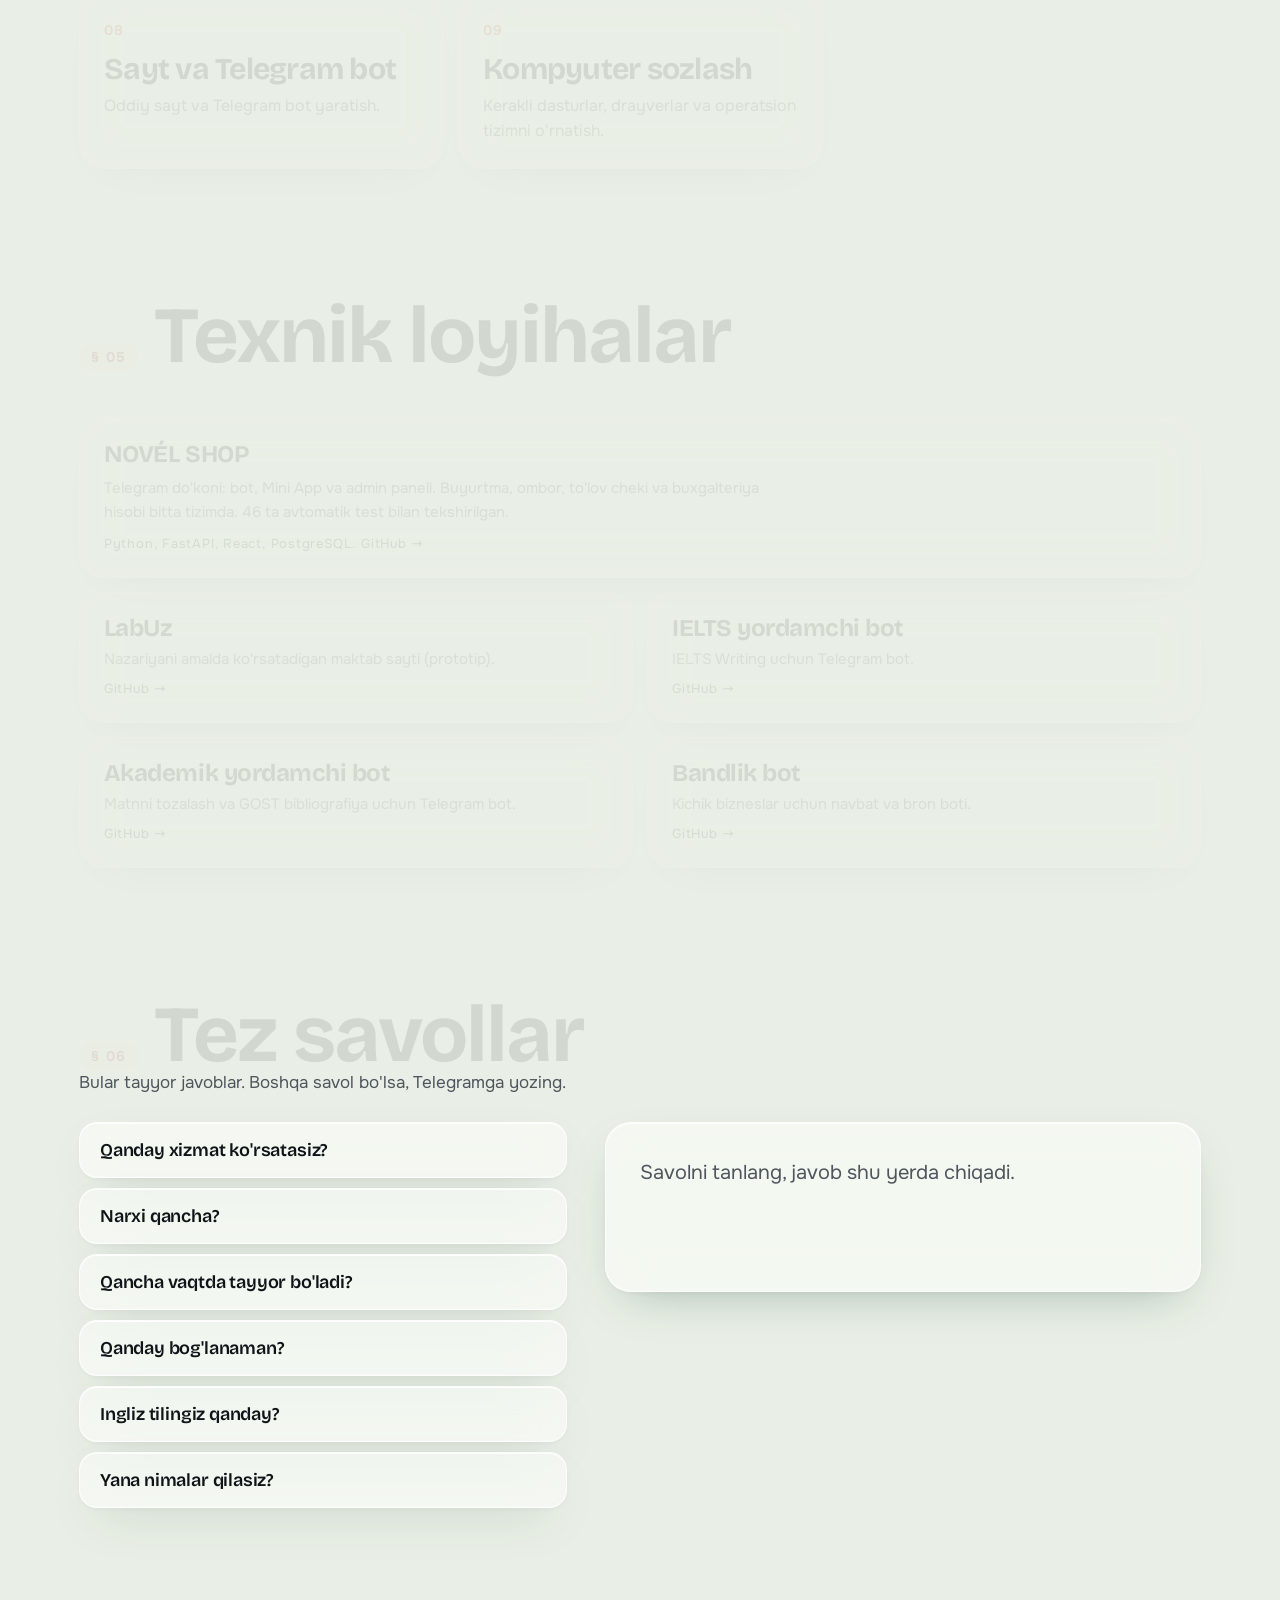
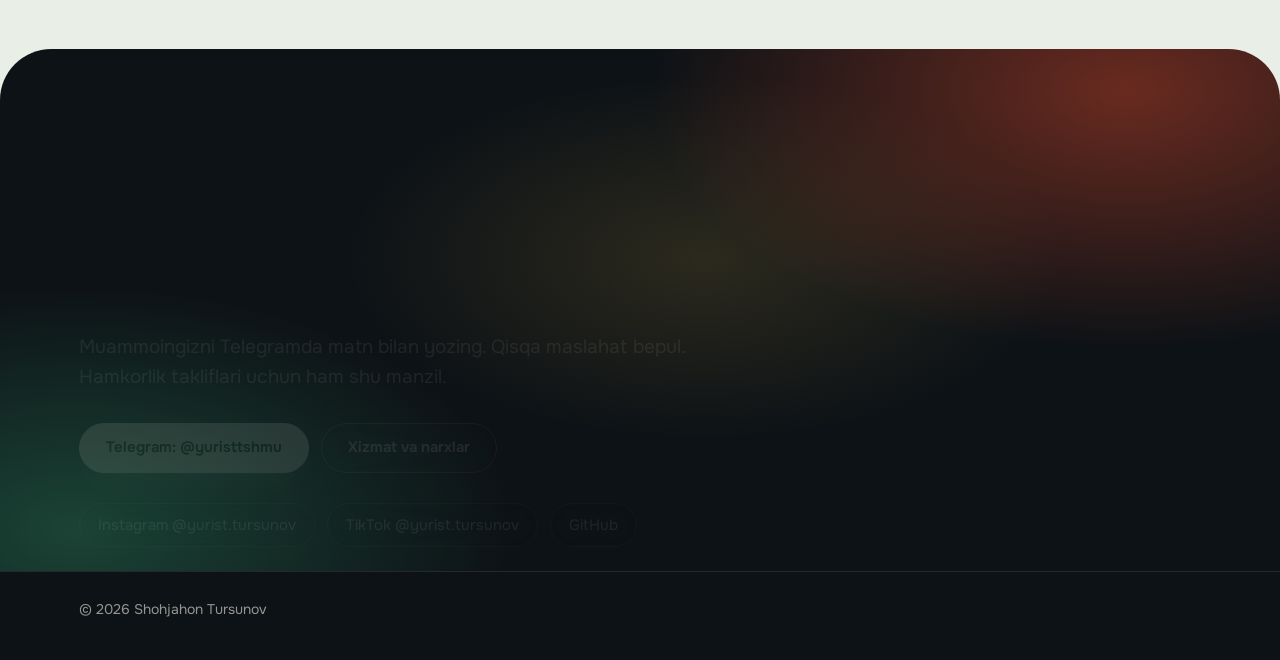
==== commit a8738e57: "Portfolio: NOVEL SHOP kartochkasiga GitHub havolasi qo'shildi Co-Authored-By: Claude Sonnet 5.5 <nor" ====
--- a/index.html
+++ b/index.html
@@ -188,7 +188,7 @@
   <div class="wrap">
     <div class="sec-h"><span class="par">§ 05</span><h2 id="h-l">Texnik loyihalar</h2></div>
     <div class="tech">
-      <div class="card wide glass shine"><b translate="no">NOVÉL SHOP</b><span>Telegram do'koni: bot, Mini App va admin paneli. Buyurtma, ombor, to'lov cheki va buxgalteriya hisobi bitta tizimda. 46 ta avtomatik test bilan tekshirilgan.</span><em>Python, FastAPI, React, PostgreSQL</em></div>
+      <a class="card wide glass shine" href="https://github.com/YURISTTURSUNOV/novelshop" rel="noopener noreferrer"><b translate="no">NOVÉL SHOP</b><span>Telegram do'koni: bot, Mini App va admin paneli. Buyurtma, ombor, to'lov cheki va buxgalteriya hisobi bitta tizimda. 46 ta avtomatik test bilan tekshirilgan.</span><em>Python, FastAPI, React, PostgreSQL. GitHub →</em></a>
       <a class="glass shine" href="https://github.com/YURISTTURSUNOV/labuz" rel="noopener noreferrer"><b>LabUz</b><span>Nazariyani amalda ko'rsatadigan maktab sayti (prototip).</span><em>GitHub →</em></a>
       <a class="glass shine" href="https://github.com/YURISTTURSUNOV/ielts-yordamchi-bot" rel="noopener noreferrer"><b>IELTS yordamchi bot</b><span>IELTS Writing uchun Telegram bot.</span><em>GitHub →</em></a>
       <a class="glass shine" href="https://github.com/YURISTTURSUNOV/akademik-yordamchi-bot" rel="noopener noreferrer"><b>Akademik yordamchi bot</b><span>Matnni tozalash va GOST bibliografiya uchun Telegram bot.</span><em>GitHub →</em></a>
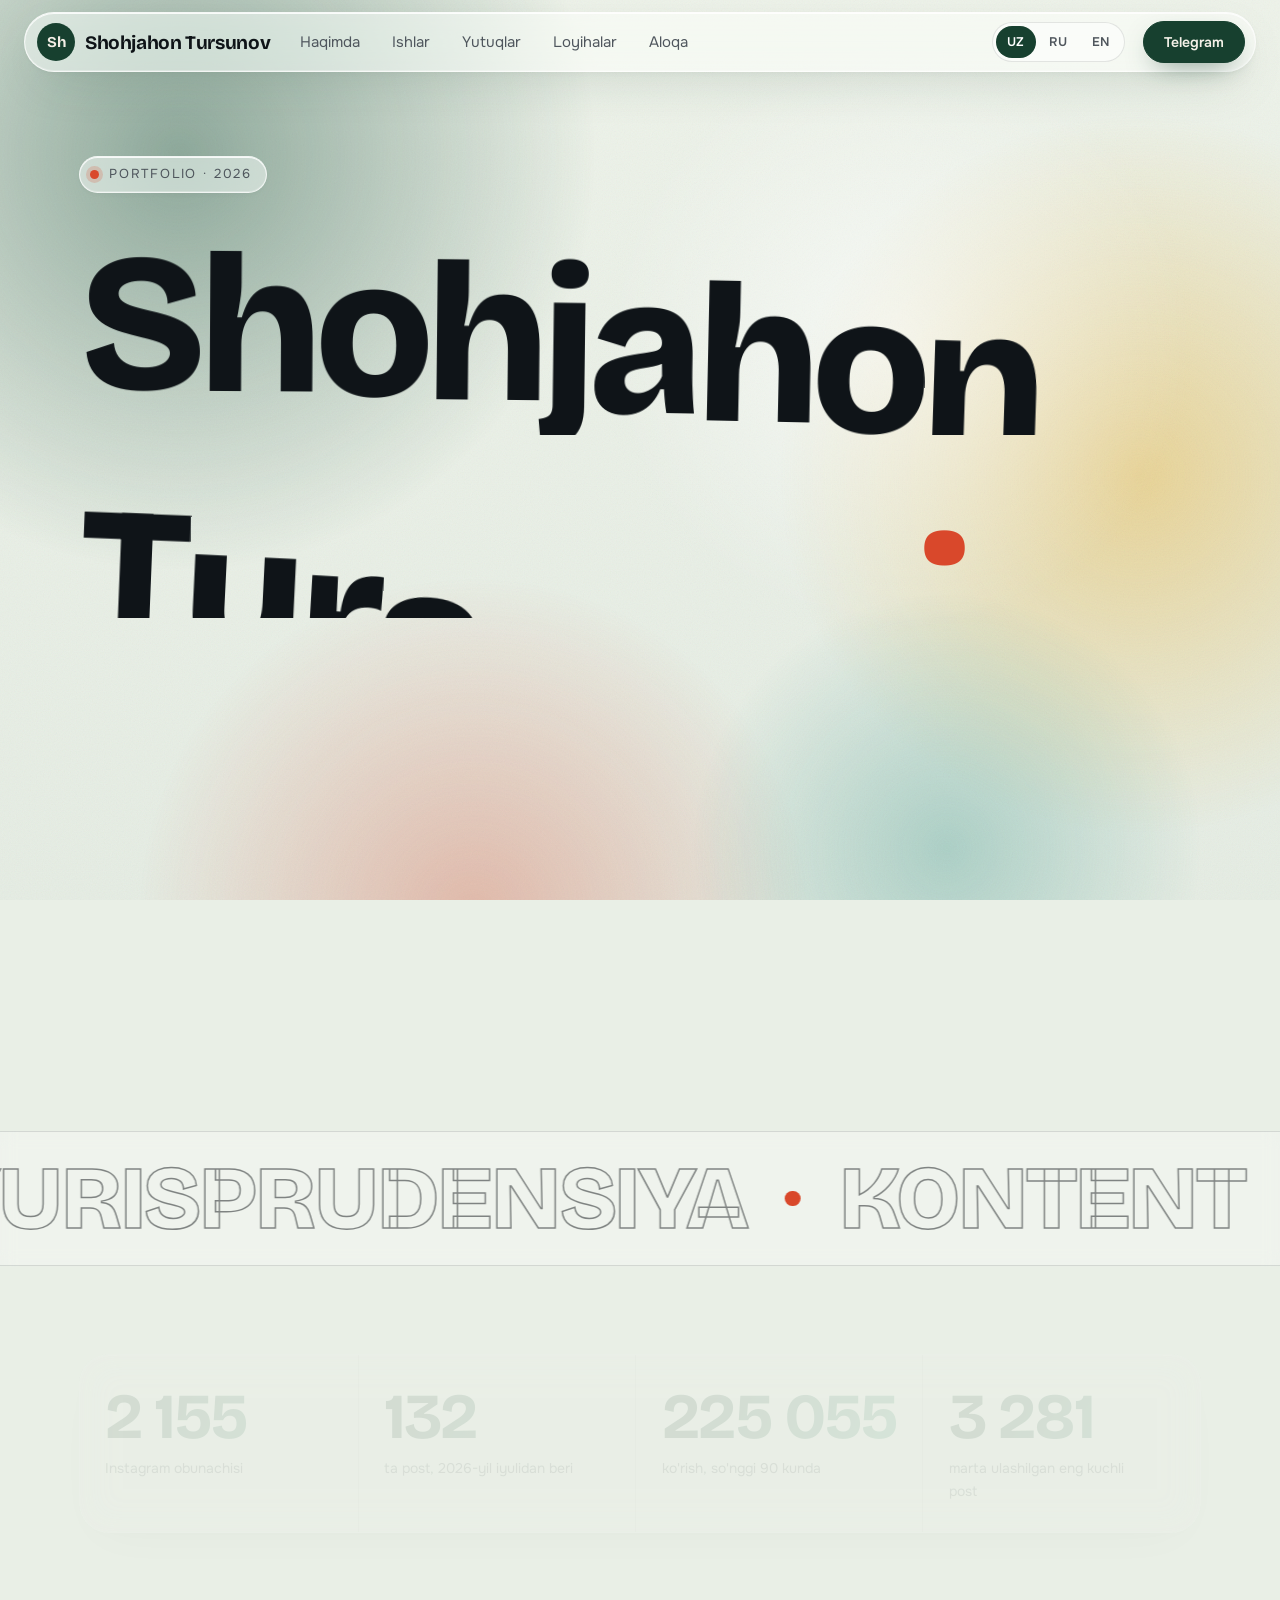
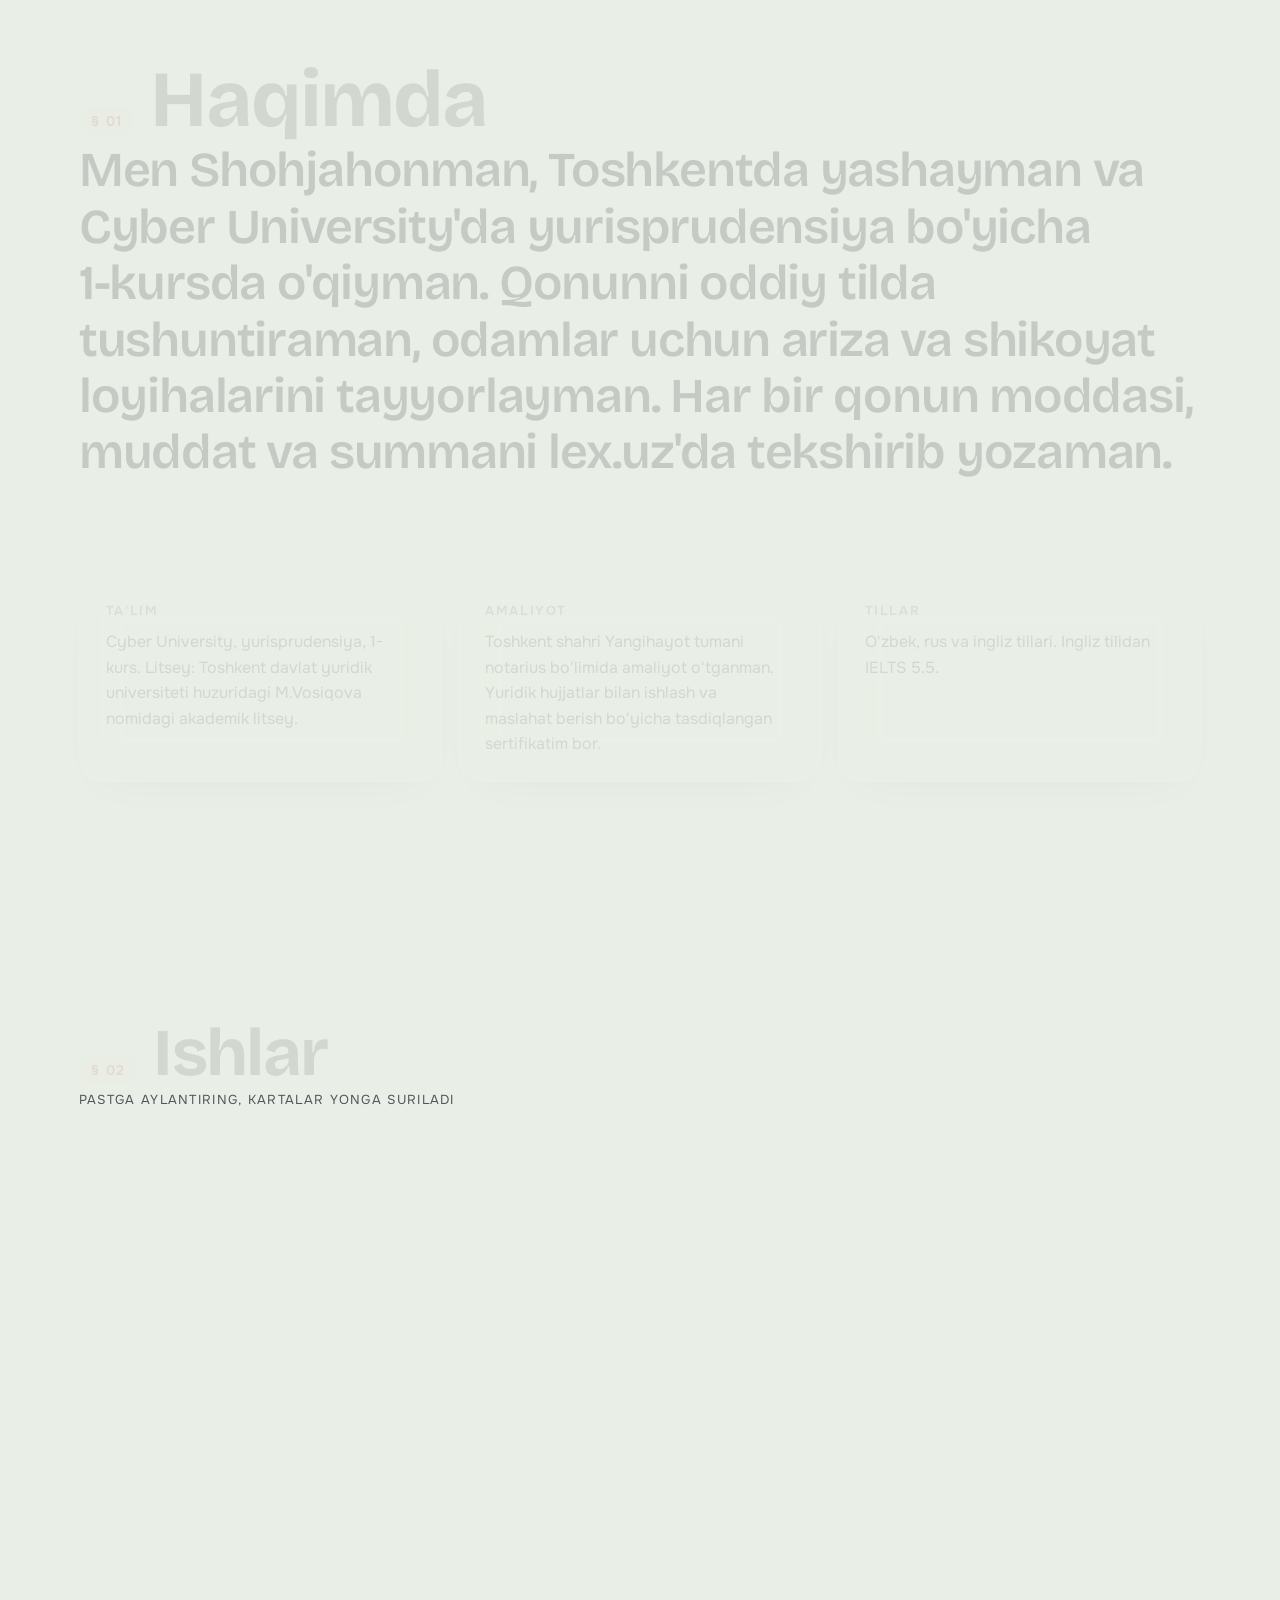
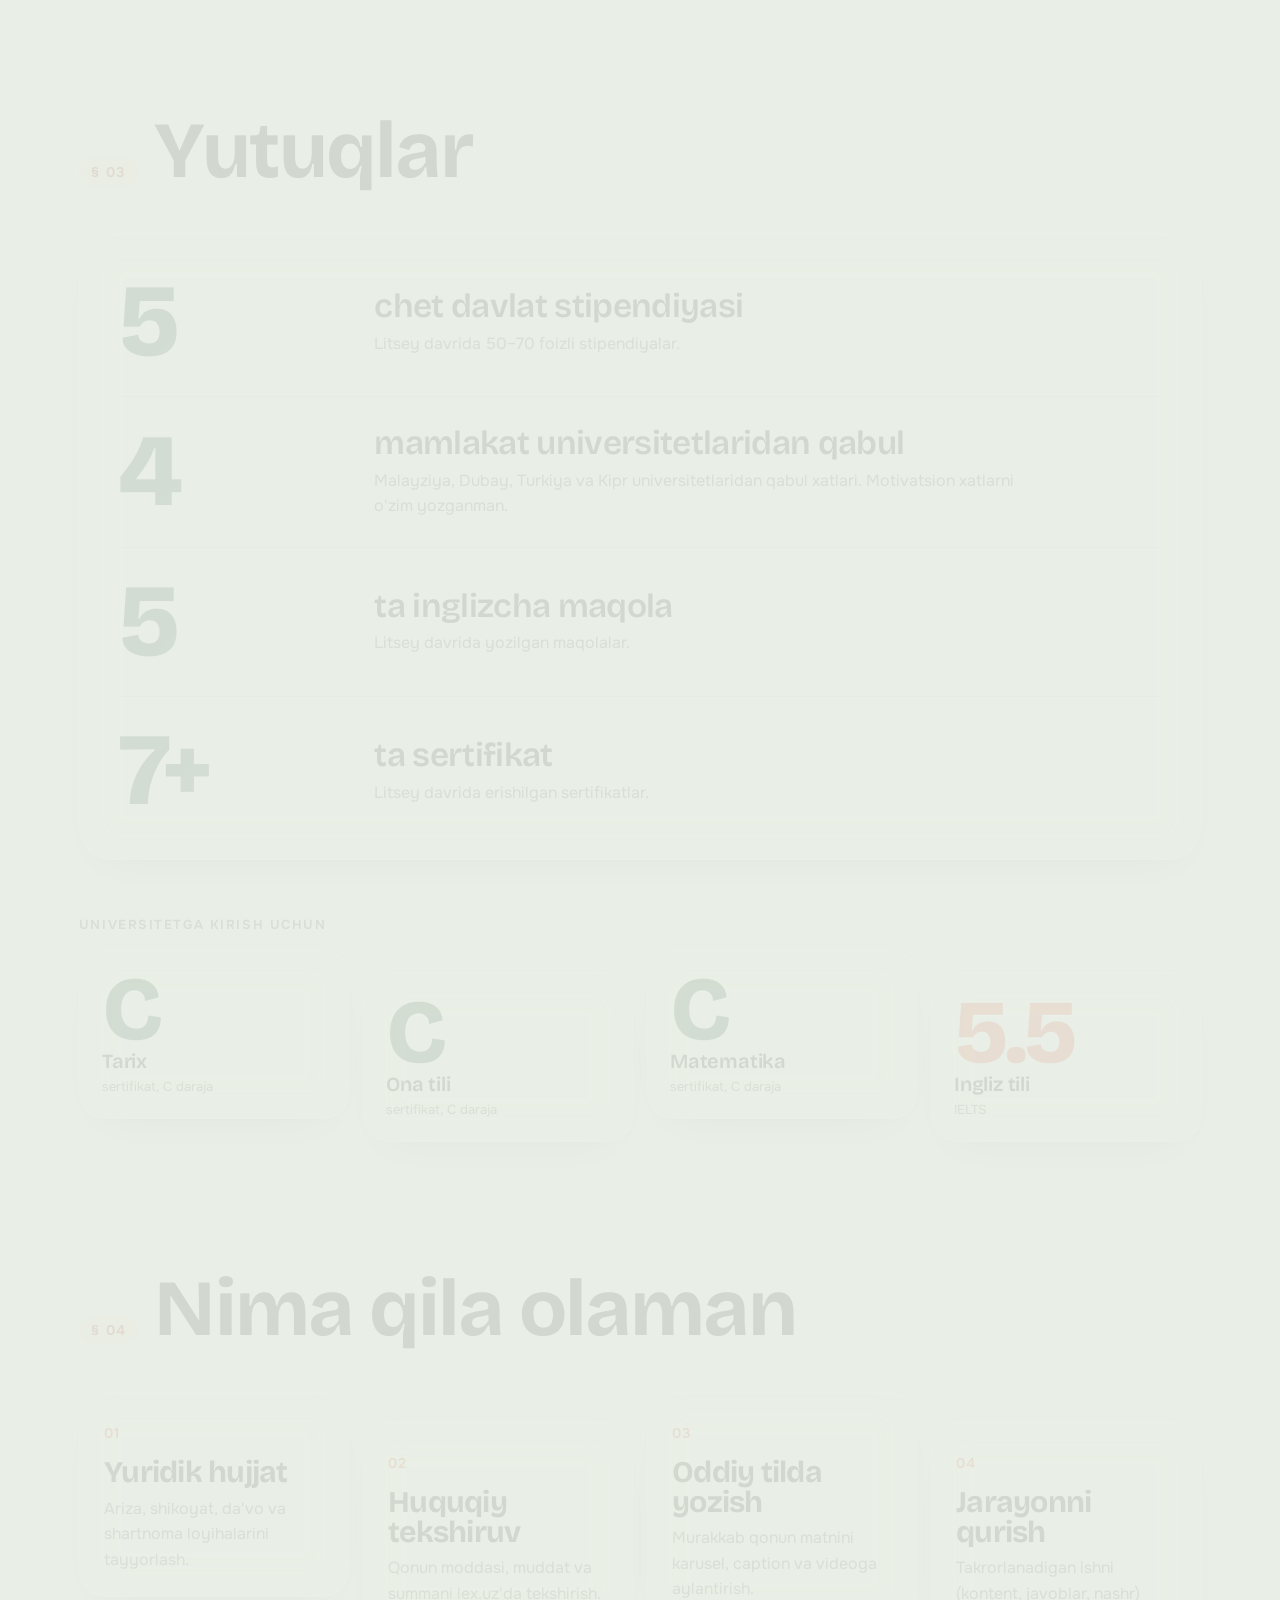
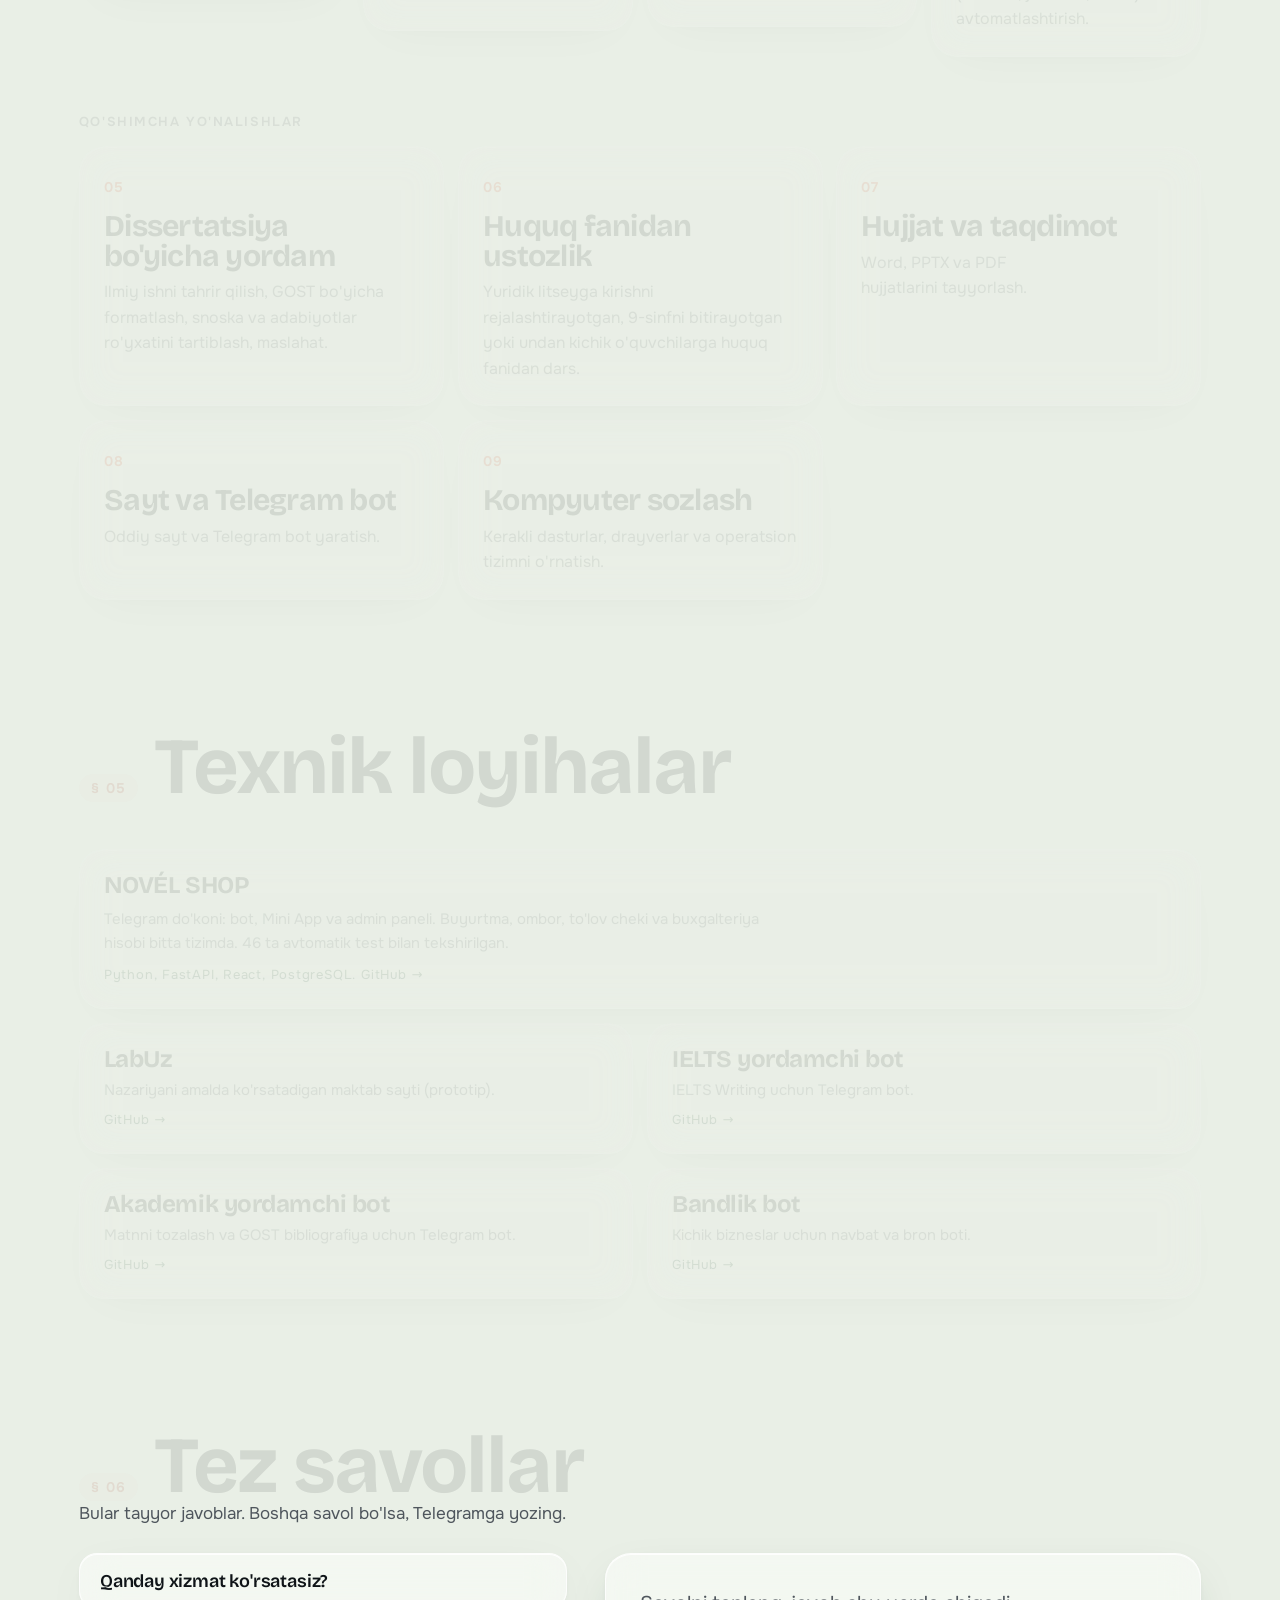
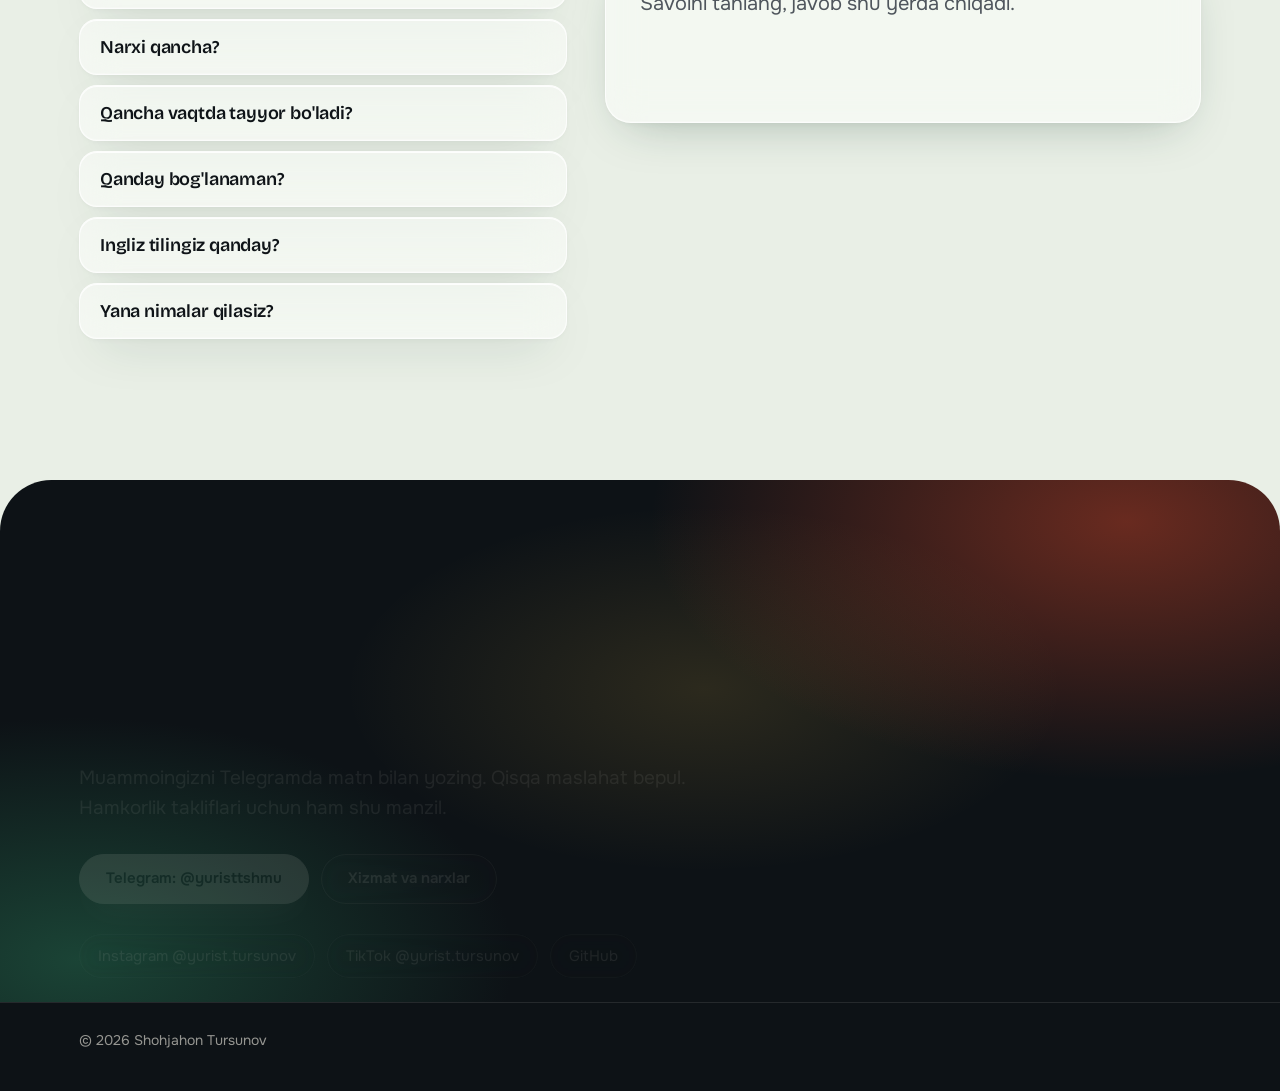
==== commit 41ea65b5: "Portfolio: Instagram ko'rsatkichlari 2026-11-27 holatiga yangilandi (uz/ru/en) Obunachi 2 155, jami " ====
--- a/index.html
+++ b/index.html
@@ -89,10 +89,10 @@
 <section class="stats" aria-label="Raqamlar">
   <div class="wrap">
     <div class="stats-card glass">
-      <div class="stat"><strong class="num" data-count="90">90</strong><span>kunlik karusel challenge</span></div>
-      <div class="stat"><strong class="num" data-count="94">94</strong><span>ta post shu davrda</span></div>
-      <div class="stat"><strong class="num" data-count="58951">58&nbsp;951</strong><span>ko'rish, 90 kun ichida</span></div>
-      <div class="stat"><strong class="num" data-count="3277">3&nbsp;277</strong><span>marta ulashilgan eng kuchli post</span></div>
+      <div class="stat"><strong class="num" data-count="2155">2&nbsp;155</strong><span>Instagram obunachisi</span></div>
+      <div class="stat"><strong class="num" data-count="132">132</strong><span>ta post, 2026-yil iyulidan beri</span></div>
+      <div class="stat"><strong class="num" data-count="225055">225&nbsp;055</strong><span>ko'rish, so'nggi 90 kunda</span></div>
+      <div class="stat"><strong class="num" data-count="3281">3&nbsp;281</strong><span>marta ulashilgan eng kuchli post</span></div>
     </div>
   </div>
 </section>
@@ -119,30 +119,36 @@
       <div class="hs-track" id="hsTrack">
         <article class="work glass shine" data-tilt>
           <span class="idx" aria-hidden="true">01</span>
-          <div><div class="tag"><span>Instagram</span><b>@yurist.tursunov</b></div><h3>Huquqiy blog</h3><p>Mehnat, oila va iste'molchi huquqlari oddiy tilda. 90 kunda 94 ta post.</p></div>
-          <div class="metric num">58&nbsp;951<small>ko'rish, 90 kun ichida</small></div>
+          <div><div class="tag"><span>Instagram</span><b>@yurist.tursunov</b></div><h3>Huquqiy blog</h3><p>Mehnat, oila va iste'molchi huquqlari oddiy tilda. So'nggi 90 kunda 80 ta post, hozir 2&nbsp;155 obunachi.</p></div>
+          <div class="metric num">225&nbsp;055<small>ko'rish, so'nggi 90 kun ichida</small></div>
           <a class="go" href="https://www.instagram.com/yurist.tursunov/" rel="noopener noreferrer">Instagramda ochish</a>
         </article>
         <article class="work glass shine" data-tilt>
           <span class="idx" aria-hidden="true">02</span>
-          <div><div class="tag"><span>Eng kuchli post</span><b>17-sentabr</b></div><h3>“Ishdan ketdingiz – pulni o'sha kuni olasiz”</h3><p>Bitta karusel 479 ta yangi obuna olib keldi. Mehnat huquqi mavzusi eng ko'p ulashiladigan yo'nalish bo'ldi.</p></div>
-          <div class="metric num">3&nbsp;277<small>marta ulashildi</small></div>
+          <div><div class="tag"><span>Eng kuchli post</span><b>17-sentabr</b></div><h3>“Ishdan ketdingiz – pulni o'sha kuni olasiz”</h3><p>Bitta karusel 479 ta yangi obuna va 1&nbsp;617 ta saqlash olib keldi. Ulashishlar va yangi obunalar bo'yicha birinchi o'rinda.</p></div>
+          <div class="metric num">3&nbsp;281<small>marta ulashildi</small></div>
           <span class="src">Manba: Instagram Insights</span>
         </article>
         <article class="work glass shine" data-tilt>
           <span class="idx" aria-hidden="true">03</span>
+          <div><div class="tag"><span>Eng ko'p ko'rilgan</span><b>4-noyabr</b></div><h3>“Aliment qarzi faqat yig'ilgan summadan iborat emas”</h3><p>Karusel sud qaroriga ko'ra kechikkan har bir kun uchun neustoyka ham hisoblanishini tushuntiradi. 575 marta ulashildi, 230 ta izoh yozildi.</p></div>
+          <div class="metric num">64&nbsp;288<small>ko'rish</small></div>
+          <span class="src">Manba: Instagram Insights</span>
+        </article>
+        <article class="work glass shine" data-tilt>
+          <span class="idx" aria-hidden="true">04</span>
           <div><div class="tag"><span>Xizmat</span><b>Telegram</b></div><h3>Hujjat loyihalari</h3><p>Ariza, shikoyat, da'vo va shartnoma loyihalari. Narx oldindan ma'lum, qisqa maslahat matnda bepul.</p></div>
           <div class="metric">Bepul<small>qisqa maslahat, matnda</small></div>
           <a class="go" href="https://yuristtursunov.github.io/yurist-shohjahon/" rel="noopener noreferrer">Xizmat sahifasi</a>
         </article>
         <article class="work glass shine" data-tilt>
-          <span class="idx" aria-hidden="true">04</span>
+          <span class="idx" aria-hidden="true">05</span>
           <div><div class="tag"><span>Avtomatlashtirish</span><b>Kunlik karusel</b></div><h3>Karusel tizimi</h3><p>Mavzu, qonun tekshiruvi, dizayn va nashr bitta tizimda. Karusellar belgilangan vaqtda o'zi chiqadi.</p></div>
           <div class="metric num">60<small>kunlik reja</small></div>
           <span class="src">GitHub Actions asosida</span>
         </article>
         <article class="work glass shine" data-tilt>
-          <span class="idx" aria-hidden="true">05</span>
+          <span class="idx" aria-hidden="true">06</span>
           <div><div class="tag"><span>TikTok</span><b>@yurist.tursunov</b></div><h3>Qisqa videolar</h3><p>Qonunni qisqa videolarda tushuntirish uchun ochilgan yangi profil.</p></div>
           <div class="metric">Yangi<small>2026-yil noyabrdan</small></div>
           <a class="go" href="https://www.tiktok.com/@yurist.tursunov" rel="noopener noreferrer">TikTokda ochish</a>
